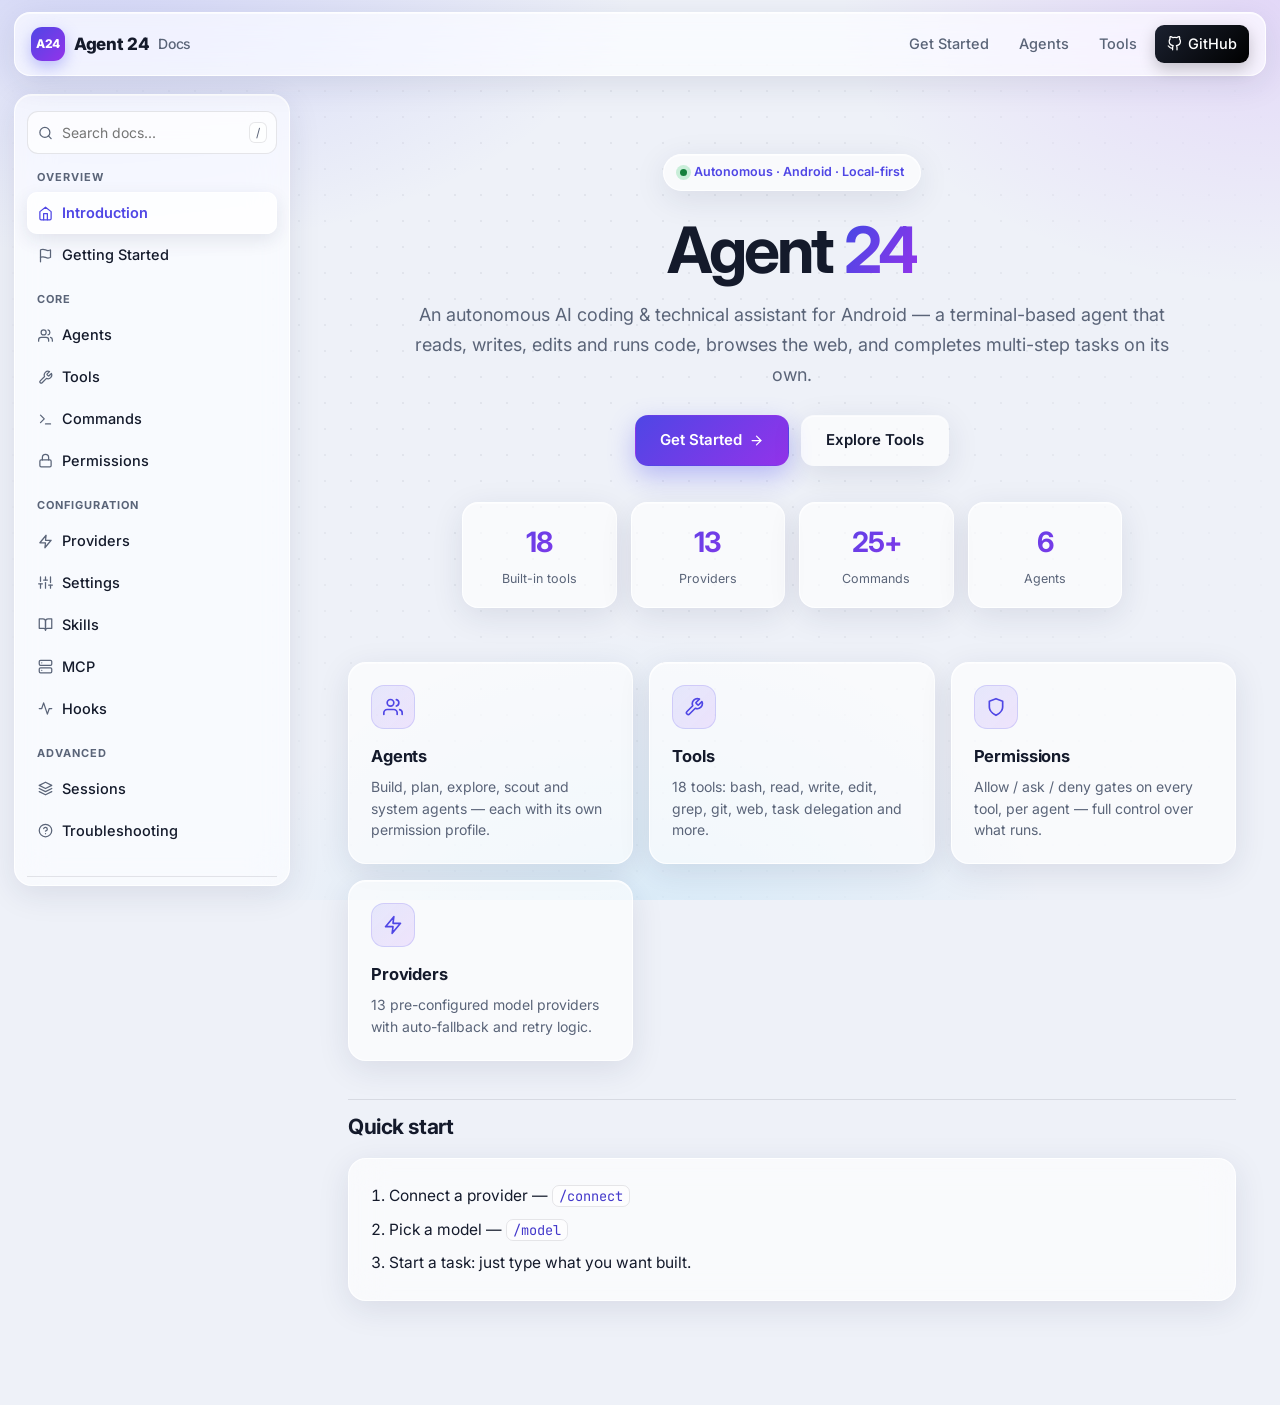
==== site/index.html @ 80b95434 "site: add agent24 documentation site (html/css/js + build script)" ====
<!DOCTYPE html>
<html lang="en">
<head>
<meta charset="UTF-8">
<meta name="viewport" content="width=device-width, initial-scale=1.0">
<title>Agent 24 — Documentation</title>
<meta name="description" content="Agent 24 — autonomous AI coding & technical assistant for Android. Full documentation.">
<link rel="stylesheet" href="style.css">
<link href="https://fonts.googleapis.com/css2?family=Inter:wght@400;500;600;700;800&family=JetBrains+Mono:wght@400;500&display=swap" rel="stylesheet">
</head>
<body>

<svg xmlns="http://www.w3.org/2000/svg" style="display:none" aria-hidden="true">
  <symbol id="i-home" viewBox="0 0 24 24"><path d="M3 9l9-7 9 7v11a2 2 0 0 1-2 2H5a2 2 0 0 1-2-2z"/><path d="M9 22V12h6v10"/></symbol>
  <symbol id="i-flag" viewBox="0 0 24 24"><path d="M4 15s1-1 4-1 5 2 8 2 4-1 4-1V3s-1 1-4 1-5-2-8-2-4 1-4 1z"/><line x1="4" y1="22" x2="4" y2="15"/></symbol>
  <symbol id="i-users" viewBox="0 0 24 24"><path d="M17 21v-2a4 4 0 0 0-4-4H5a4 4 0 0 0-4 4v2"/><circle cx="9" cy="7" r="4"/><path d="M23 21v-2a4 4 0 0 0-3-3.87"/><path d="M16 3.13a4 4 0 0 1 0 7.75"/></symbol>
  <symbol id="i-tool" viewBox="0 0 24 24"><path d="M14.7 6.3a1 1 0 0 0 0 1.4l1.6 1.6a1 1 0 0 0 1.4 0l3.77-3.77a6 6 0 0 1-7.94 7.94l-6.91 6.91a2.12 2.12 0 0 1-3-3l6.91-6.91a6 6 0 0 1 7.94-7.94l-3.76 3.76z"/></symbol>
  <symbol id="i-terminal" viewBox="0 0 24 24"><polyline points="4 17 10 11 4 5"/><line x1="12" y1="19" x2="20" y2="19"/></symbol>
  <symbol id="i-lock" viewBox="0 0 24 24"><rect x="3" y="11" width="18" height="11" rx="2" ry="2"/><path d="M7 11V7a5 5 0 0 1 10 0v4"/></symbol>
  <symbol id="i-zap" viewBox="0 0 24 24"><polygon points="13 2 3 14 12 14 11 22 21 10 12 10 13 2"/></symbol>
  <symbol id="i-sliders" viewBox="0 0 24 24"><line x1="4" y1="21" x2="4" y2="14"/><line x1="4" y1="10" x2="4" y2="3"/><line x1="12" y1="21" x2="12" y2="12"/><line x1="12" y1="8" x2="12" y2="3"/><line x1="20" y1="21" x2="20" y2="16"/><line x1="20" y1="12" x2="20" y2="3"/><line x1="1" y1="14" x2="7" y2="14"/><line x1="9" y1="8" x2="15" y2="8"/><line x1="17" y1="16" x2="23" y2="16"/></symbol>
  <symbol id="i-book" viewBox="0 0 24 24"><path d="M2 3h6a4 4 0 0 1 4 4v14a3 3 0 0 0-3-3H2z"/><path d="M22 3h-6a4 4 0 0 0-4 4v14a3 3 0 0 1 3-3h7z"/></symbol>
  <symbol id="i-server" viewBox="0 0 24 24"><rect x="2" y="2" width="20" height="8" rx="2" ry="2"/><rect x="2" y="14" width="20" height="8" rx="2" ry="2"/><line x1="6" y1="6" x2="6.01" y2="6"/><line x1="6" y1="18" x2="6.01" y2="18"/></symbol>
  <symbol id="i-activity" viewBox="0 0 24 24"><polyline points="22 12 18 12 15 21 9 3 6 12 2 12"/></symbol>
  <symbol id="i-layers" viewBox="0 0 24 24"><polygon points="12 2 2 7 12 12 22 7 12 2"/><polyline points="2 17 12 22 22 17"/><polyline points="2 12 12 17 22 12"/></symbol>
  <symbol id="i-help" viewBox="0 0 24 24"><circle cx="12" cy="12" r="10"/><path d="M9.09 9a3 3 0 0 1 5.83 1c0 2-3 3-3 3"/><line x1="12" y1="17" x2="12.01" y2="17"/></symbol>
  <symbol id="i-search" viewBox="0 0 24 24"><circle cx="11" cy="11" r="8"/><line x1="21" y1="21" x2="16.65" y2="16.65"/></symbol>
  <symbol id="i-menu" viewBox="0 0 24 24"><line x1="3" y1="6" x2="21" y2="6"/><line x1="3" y1="12" x2="21" y2="12"/><line x1="3" y1="18" x2="21" y2="18"/></symbol>
  <symbol id="i-github" viewBox="0 0 24 24"><path d="M9 19c-5 1.5-5-2.5-7-3m14 6v-3.87a3.37 3.37 0 0 0-.94-2.61c3.14-.35 6.44-1.54 6.44-7A5.44 5.44 0 0 0 20 4.77 5.07 5.07 0 0 0 19.91 1S18.73.65 16 2.48a13.38 13.38 0 0 0-7 0C6.27.65 5.09 1 5.09 1A5.07 5.07 0 0 0 5 4.77a5.44 5.44 0 0 0-1.5 3.78c0 5.42 3.3 6.61 6.44 7A3.37 3.37 0 0 0 9 18.13V22"/></symbol>
  <symbol id="i-arrow" viewBox="0 0 24 24"><line x1="5" y1="12" x2="19" y2="12"/><polyline points="12 5 19 12 12 19"/></symbol>
  <symbol id="i-check" viewBox="0 0 24 24"><polyline points="20 6 9 17 4 12"/></symbol>
  <symbol id="i-x" viewBox="0 0 24 24"><line x1="18" y1="6" x2="6" y2="18"/><line x1="6" y1="6" x2="18" y2="18"/></symbol>
  <symbol id="i-shield" viewBox="0 0 24 24"><path d="M12 22s8-4 8-10V5l-8-3-8 3v7c0 6 8 10 8 10z"/></symbol>
</svg>

<header class="topbar glass">
  <div class="topbar-inner">
    <button class="menu-btn" id="menuBtn" aria-label="Menu"><svg class="i"><use href="#i-menu"/></svg></button>
    <a href="#home" class="brand"><span class="brand-mark">A24</span> Agent 24 <span class="brand-sub">Docs</span></a>
    <nav class="topnav">
      <a href="#getting-started">Get Started</a>
      <a href="#agents">Agents</a>
      <a href="#tools">Tools</a>
      <a href="https://github.com/FoysalAhammad" class="github-link" target="_blank" rel="noopener"><svg class="i i-sm"><use href="#i-github"/></svg> GitHub</a>
    </nav>
  </div>
</header>

<div class="layout">
  <aside class="sidebar glass" id="sidebar">
    <div class="search-wrap">
      <svg class="i i-sm search-ico"><use href="#i-search"/></svg>
      <input type="search" id="search" placeholder="Search docs..." autocomplete="off">
      <span class="search-kbd">/</span>
    </div>
    <nav class="side-nav" id="sideNav">
      <div class="nav-group"><div class="nav-label">Overview</div>
        <a href="#home" class="nav-link active"><svg class="i i-sm"><use href="#i-home"/></svg>Introduction</a>
        <a href="#getting-started" class="nav-link"><svg class="i i-sm"><use href="#i-flag"/></svg>Getting Started</a>
      </div>
      <div class="nav-group"><div class="nav-label">Core</div>
        <a href="#agents" class="nav-link"><svg class="i i-sm"><use href="#i-users"/></svg>Agents</a>
        <a href="#tools" class="nav-link"><svg class="i i-sm"><use href="#i-tool"/></svg>Tools</a>
        <a href="#commands" class="nav-link"><svg class="i i-sm"><use href="#i-terminal"/></svg>Commands</a>
        <a href="#permissions" class="nav-link"><svg class="i i-sm"><use href="#i-lock"/></svg>Permissions</a>
      </div>
      <div class="nav-group"><div class="nav-label">Configuration</div>
        <a href="#providers" class="nav-link"><svg class="i i-sm"><use href="#i-zap"/></svg>Providers</a>
        <a href="#settings" class="nav-link"><svg class="i i-sm"><use href="#i-sliders"/></svg>Settings</a>
        <a href="#skills" class="nav-link"><svg class="i i-sm"><use href="#i-book"/></svg>Skills</a>
        <a href="#mcp" class="nav-link"><svg class="i i-sm"><use href="#i-server"/></svg>MCP</a>
        <a href="#hooks" class="nav-link"><svg class="i i-sm"><use href="#i-activity"/></svg>Hooks</a>
      </div>
      <div class="nav-group"><div class="nav-label">Advanced</div>
        <a href="#sessions" class="nav-link"><svg class="i i-sm"><use href="#i-layers"/></svg>Sessions</a>
        <a href="#troubleshooting" class="nav-link"><svg class="i i-sm"><use href="#i-help"/></svg>Troubleshooting</a>
      </div>
    </nav>
    <div class="sidebar-footer">
      <div class="ver">v1.0 &middot; 13 providers &middot; 18 tools</div>
    </div>
  </aside>
  <div class="overlay" id="overlay"></div>

  <main class="content" id="content">
    <noscript><p class="noscript">This docs site needs JavaScript for navigation. Full content is in the repository.</p></noscript>

    <section id="home" class="page active">
      <div class="hero">
        <div class="hero-badge glass">Autonomous &middot; Android &middot; Local-first</div>
        <h1>Agent <span class="grad">24</span></h1>
        <p class="lead">An autonomous AI coding &amp; technical assistant for Android — a terminal-based agent that reads, writes, edits and runs code, browses the web, and completes multi-step tasks on its own.</p>
        <div class="hero-actions">
          <a class="btn btn-primary" href="#getting-started">Get Started <svg class="i i-sm"><use href="#i-arrow"/></svg></a>
          <a class="btn btn-ghost glass" href="#tools">Explore Tools</a>
        </div>
        <div class="stats">
          <div class="stat glass"><b>18</b><span>Built-in tools</span></div>
          <div class="stat glass"><b>13</b><span>Providers</span></div>
          <div class="stat glass"><b>25+</b><span>Commands</span></div>
          <div class="stat glass"><b>6</b><span>Agents</span></div>
        </div>
      </div>
      <div class="card-grid">
        <a class="card glass" href="#agents"><div class="card-ico"><svg class="i"><use href="#i-users"/></svg></div><h3>Agents</h3><p>Build, plan, explore, scout and system agents — each with its own permission profile.</p></a>
        <a class="card glass" href="#tools"><div class="card-ico"><svg class="i"><use href="#i-tool"/></svg></div><h3>Tools</h3><p>18 tools: bash, read, write, edit, grep, git, web, task delegation and more.</p></a>
        <a class="card glass" href="#permissions"><div class="card-ico"><svg class="i"><use href="#i-shield"/></svg></div><h3>Permissions</h3><p>Allow / ask / deny gates on every tool, per agent — full control over what runs.</p></a>
        <a class="card glass" href="#providers"><div class="card-ico"><svg class="i"><use href="#i-zap"/></svg></div><h3>Providers</h3><p>13 pre-configured model providers with auto-fallback and retry logic.</p></a>
      </div>
      <h2>Quick start</h2>
      <ol class="steps glass">
        <li>Connect a provider — <code>/connect</code></li>
        <li>Pick a model — <code>/model</code></li>
        <li>Start a task: just type what you want built.</li>
      </ol>
    </section>

    <section id="getting-started" class="page">
      <h1>Getting Started</h1>
      <p class="lead-sm">Three minutes from install to your first completed task.</p>
      <h2>1. Install &amp; open</h2>
      <p>Install Agent 24, open it, and grant the accessibility permission when prompted (required for screen understanding and UI dumping).</p>
      <h2>2. Connect a provider</h2>
      <p>Run <code>/connect</code> and pick from 13 pre-configured providers — OpenCode Zen, Pollinations (free), OpenAI, Anthropic, Google, Groq, DeepSeek, Mistral, xAI, Together, OpenRouter, HuggingFace, GitHub Models. Free options work with zero setup.</p>
      <h2>3. Choose a model</h2>
      <p><code>/model</code> lists every model of the connected provider with capability flags: <em>supportsTools</em>, <em>supportsImages</em>, <em>supportsReasoning</em>, <em>supportsStreaming</em>.</p>
      <h2>4. Start working</h2>
      <p>Just type the task in natural language:</p>
      <div class="code"><pre>&gt; build a calculator app with history
&gt; find every TODO in src/ and summarize
&gt; refactor utils.js and run the tests</pre></div>
      <h2>Keyboard</h2>
      <div class="table-wrap glass"><table>
        <thead><tr><th>Key</th><th>Action</th></tr></thead>
        <tbody>
          <tr><td><code>/</code></td><td>Focus search / command palette</td></tr>
          <tr><td><code>Ctrl/Cmd + K</code></td><td>Command palette</td></tr>
          <tr><td><code>Esc</code></td><td>Close overlay / cancel</td></tr>
        </tbody>
      </table></div>
    </section>

    <section id="agents" class="page">
      <h1>Agents</h1>
      <p class="lead-sm">Primary/sub agents you select, plus system agents that trigger automatically.</p>
      <div class="table-wrap glass"><table>
        <thead><tr><th>Agent</th><th>Mode</th><th>Permissions</th><th>Description</th></tr></thead>
        <tbody>
          <tr><td><b>build</b></td><td><span class="pill pill-green">primary</span></td><td><code>*: allow</code></td><td>Default agent, full access</td></tr>
          <tr><td><b>plan</b></td><td><span class="pill pill-green">primary</span></td><td><code>edit: ask, bash: ask</code></td><td>Read-only analysis</td></tr>
          <tr><td><b>general</b></td><td><span class="pill pill-blue">subagent</span></td><td><code>*: allow</code></td><td>General multi-step tasks</td></tr>
          <tr><td><b>explore</b></td><td><span class="pill pill-blue">subagent</span></td><td><code>read-only set</code></td><td>Fast codebase exploration</td></tr>
          <tr><td><b>scout</b></td><td><span class="pill pill-blue">subagent</span></td><td><code>read/web only</code></td><td>External docs &amp; research</td></tr>
        </tbody>
      </table></div>
      <h2>System agents</h2>
      <div class="table-wrap glass"><table>
        <thead><tr><th>Agent</th><th>Trigger</th><th>Purpose</th></tr></thead>
        <tbody>
          <tr><td>compaction</td><td>Tokens &gt; 80%</td><td>Context summarization</td></tr>
          <tr><td>title</td><td>First message</td><td>Session title (3–5 words)</td></tr>
          <tr><td>summary</td><td>Session switch</td><td>Conversation summary</td></tr>
        </tbody>
      </table></div>
      <h2>Permission matrix</h2>
      <div class="table-wrap glass"><table class="matrix">
        <thead><tr><th>Tool</th><th>build</th><th>plan</th><th>general</th><th>explore</th><th>scout</th></tr></thead>
        <tbody>
          <tr><td>read</td><td><span class="perm perm-ok">allow</span></td><td><span class="perm perm-ok">allow</span></td><td><span class="perm perm-ok">allow</span></td><td><span class="perm perm-ok">allow</span></td><td><span class="perm perm-ok">allow</span></td></tr>
          <tr><td>edit / write</td><td><span class="perm perm-ok">allow</span></td><td><span class="perm perm-ask">ask</span></td><td><span class="perm perm-ok">allow</span></td><td><span class="perm perm-no">deny</span></td><td><span class="perm perm-no">deny</span></td></tr>
          <tr><td>bash</td><td><span class="perm perm-ok">allow</span></td><td><span class="perm perm-ask">ask</span></td><td><span class="perm perm-ok">allow</span></td><td><span class="perm perm-ok">allow</span></td><td><span class="perm perm-ok">allow</span></td></tr>
          <tr><td>grep / glob / list</td><td><span class="perm perm-ok">allow</span></td><td><span class="perm perm-ok">allow</span></td><td><span class="perm perm-ok">allow</span></td><td><span class="perm perm-ok">allow</span></td><td><span class="perm perm-ok">allow</span></td></tr>
          <tr><td>webfetch / websearch</td><td><span class="perm perm-ok">allow</span></td><td><span class="perm perm-ok">allow</span></td><td><span class="perm perm-ok">allow</span></td><td><span class="perm perm-ok">allow</span></td><td><span class="perm perm-ok">allow</span></td></tr>
          <tr><td>todowrite</td><td><span class="perm perm-ok">allow</span></td><td><span class="perm perm-ok">allow</span></td><td><span class="perm perm-no">deny</span></td><td><span class="perm perm-no">deny</span></td><td><span class="perm perm-no">deny</span></td></tr>
          <tr><td>task / question</td><td><span class="perm perm-ok">allow</span></td><td><span class="perm perm-ok">allow</span></td><td><span class="perm perm-ok">allow</span></td><td><span class="perm perm-no">deny</span></td><td><span class="perm perm-no">deny</span></td></tr>
        </tbody>
      </table></div>
      <p class="legend">allow = run silently &middot; ask = confirm popup &middot; deny = blocked</p>
    </section>

    <section id="tools" class="page">
      <h1>Tools</h1>
      <p class="lead-sm">18 built-in tools. Every tool takes a JSON parameter map.</p>
      <div class="table-wrap glass"><table>
        <thead><tr><th>#</th><th>Tool</th><th>Class</th><th>Description</th></tr></thead>
        <tbody>
          <tr><td>1</td><td><code>bash</code></td><td>BashTool</td><td>Execute shell commands</td></tr>
          <tr><td>2</td><td><code>shell</code></td><td>ShellTool</td><td>Persistent shell sessions</td></tr>
          <tr><td>3</td><td><code>read</code></td><td>ReadTool</td><td>Read file contents</td></tr>
          <tr><td>4</td><td><code>write</code></td><td>WriteTool</td><td>Create / overwrite files</td></tr>
          <tr><td>5</td><td><code>edit</code></td><td>EditTool</td><td>Find &amp; replace edits</td></tr>
          <tr><td>6</td><td><code>grep</code></td><td>GrepTool</td><td>Regex content search</td></tr>
          <tr><td>7</td><td><code>glob</code></td><td>GlobTool</td><td>Find files by pattern</td></tr>
          <tr><td>8</td><td><code>list</code></td><td>ListTool</td><td>List directory contents</td></tr>
          <tr><td>9</td><td><code>diff</code></td><td>DiffTool</td><td>Unified diff preview</td></tr>
          <tr><td>10</td><td><code>apply_patch</code></td><td>ApplyPatchTool</td><td>Apply unified patches</td></tr>
          <tr><td>11</td><td><code>webfetch</code></td><td>WebfetchTool</td><td>Fetch URL content</td></tr>
          <tr><td>12</td><td><code>websearch</code></td><td>WebsearchTool</td><td>Search the web</td></tr>
          <tr><td>13</td><td><code>task</code></td><td>TaskTool</td><td>Delegate to subagents</td></tr>
          <tr><td>14</td><td><code>skill</code></td><td>SkillTool</td><td>Load specialized skills</td></tr>
          <tr><td>15</td><td><code>question</code></td><td>QuestionTool</td><td>Interactive user prompts</td></tr>
          <tr><td>16</td><td><code>todowrite</code></td><td>TodoWriteTool</td><td>Task list management</td></tr>
          <tr><td>17</td><td><code>todoread</code></td><td>TodoReadTool</td><td>Read todo state</td></tr>
          <tr><td>18</td><td><code>git</code></td><td>GitTool</td><td>Git status/diff/commit/…</td></tr>
        </tbody>
      </table></div>
      <h2>Execution flow</h2>
      <div class="code"><pre>AI response → parse tool_calls → PermissionManager.evaluate()
  → DENY  → return "PERMISSION_DENIED"
  → ASK   → show permission popup → wait for user
  → ALLOW → Tool.execute(params, ctx) → return result</pre></div>
      <h2>Example calls</h2>
      <div class="code"><pre>bash    { "command": "ls -la" }
read    { "path": "/path/to/file" }
edit    { "path": "...", "oldString": "find", "newString": "replace" }
grep    { "pattern": "regex", "path": "/dir", "include": "*.kt" }
task    { "description": "...", "prompt": "...", "subagent_type": "explore" }</pre></div>
    </section>

    <section id="commands" class="page">
      <h1>Commands</h1>
      <p class="lead-sm">25+ slash commands for session and workflow control.</p>
      <div class="table-wrap glass"><table>
        <thead><tr><th>Command</th><th>Description</th></tr></thead>
        <tbody>
          <tr><td><code>/new</code></td><td>Start new session</td></tr>
          <tr><td><code>/clear</code></td><td>Clear chat messages</td></tr>
          <tr><td><code>/sessions</code></td><td>Show session list</td></tr>
          <tr><td><code>/model</code></td><td>Change AI model</td></tr>
          <tr><td><code>/connect</code></td><td>Connect a provider</td></tr>
          <tr><td><code>/build</code> <code>/plan</code></td><td>Switch agent mode</td></tr>
          <tr><td><code>/init</code></td><td>Initialize project</td></tr>
          <tr><td><code>/diff</code></td><td>Show real git diff</td></tr>
          <tr><td><code>/undo</code> <code>/redo</code></td><td>Undo / redo last tracked file change</td></tr>
          <tr><td><code>/fork</code></td><td>Duplicate session into a copy</td></tr>
          <tr><td><code>/review</code></td><td>Code review</td></tr>
          <tr><td><code>/component</code></td><td>Create component</td></tr>
          <tr><td><code>/compact</code></td><td>Summarize context (chat history stays)</td></tr>
          <tr><td><code>/share</code></td><td>Share via Android share sheet</td></tr>
          <tr><td><code>/skills</code></td><td>List skills</td></tr>
          <tr><td><code>/agents</code></td><td>List agents</td></tr>
          <tr><td><code>/theme</code></td><td>Change theme (picker dialog)</td></tr>
          <tr><td><code>/export</code> <code>/import</code></td><td>Export / import session</td></tr>
          <tr><td><code>/help</code></td><td>Show help</td></tr>
        </tbody>
      </table></div>
    </section>

    <section id="permissions" class="page">
      <h1>Permissions</h1>
      <p class="lead-sm">Every tool call passes through the permission layer before executing.</p>
      <h2>Permission keys</h2>
      <div class="table-wrap glass"><table>
        <thead><tr><th>Key</th><th>Gates</th></tr></thead>
        <tbody>
          <tr><td><code>read</code></td><td>read</td></tr>
          <tr><td><code>edit</code></td><td>write, edit, apply_patch</td></tr>
          <tr><td><code>bash</code></td><td>bash, shell</td></tr>
          <tr><td><code>glob</code> / <code>grep</code> / <code>list</code></td><td>respective tools</td></tr>
          <tr><td><code>task</code></td><td>task</td></tr>
          <tr><td><code>external_directory</code></td><td>any tool outside workspace</td></tr>
          <tr><td><code>todowrite</code></td><td>todowrite, todoread</td></tr>
          <tr><td><code>webfetch</code> / <code>websearch</code></td><td>web tools</td></tr>
          <tr><td><code>skill</code> / <code>question</code></td><td>skill, question</td></tr>
          <tr><td><code>doom_loop</code></td><td>stuck-agent recovery</td></tr>
        </tbody>
      </table></div>
      <h2>Values</h2>
      <div class="table-wrap glass"><table>
        <thead><tr><th>Value</th><th>Behavior</th></tr></thead>
        <tbody>
          <tr><td><span class="perm perm-ok">allow</span></td><td>Execute without asking</td></tr>
          <tr><td><span class="perm perm-ask">ask</span></td><td>Show popup, wait for user decision</td></tr>
          <tr><td><span class="perm perm-no">deny</span></td><td>Block execution entirely</td></tr>
        </tbody>
      </table></div>
      <h2>Evaluation order</h2>
      <ol class="steps glass">
        <li>Check agent-specific permission for the tool name</li>
        <li>Check wildcard (<code>*</code>) permission</li>
        <li>Default: <b>allow</b> (build) / <b>ask</b> (plan)</li>
      </ol>
    </section>

    <section id="providers" class="page">
      <h1>Providers</h1>
      <p class="lead-sm">13 pre-configured providers with capability flags and auto-fallback.</p>
      <div class="table-wrap glass"><table>
        <thead><tr><th>Provider</th><th>Base URL</th><th>Models</th></tr></thead>
        <tbody>
          <tr><td>OpenCode Zen</td><td><code>https://opencodezen.ai</code></td><td>mimo-v2.5-free, gpt-5, claude-sonnet-4</td></tr>
          <tr><td>Pollinations</td><td><code>https://text.pollinations.ai/openai</code></td><td>openai-fast, gpt-oss-20b</td></tr>
          <tr><td>OpenAI</td><td><code>https://api.openai.com/v1</code></td><td>gpt-4o, gpt-4o-mini, o1</td></tr>
          <tr><td>Anthropic</td><td><code>https://api.anthropic.com/v1</code></td><td>claude-sonnet-4, claude-haiku</td></tr>
          <tr><td>Google</td><td><code>https://generativelanguage.googleapis.com/v1beta</code></td><td>gemini-2.0-flash, gemini-1.5-pro</td></tr>
          <tr><td>Groq</td><td><code>https://api.groq.com/openai/v1</code></td><td>llama-3.3-70b, mixtral-8x7b</td></tr>
          <tr><td>DeepSeek</td><td><code>https://api.deepseek.com/v1</code></td><td>deepseek-chat, deepseek-coder</td></tr>
          <tr><td>Mistral</td><td><code>https://api.mistral.ai/v1</code></td><td>mistral-large, codestral</td></tr>
          <tr><td>xAI</td><td><code>https://api.x.ai/v1</code></td><td>grok-2, grok-2-mini</td></tr>
          <tr><td>Together</td><td><code>https://api.together.xyz/v1</code></td><td>llama-3.3-70b, codellama</td></tr>
          <tr><td>OpenRouter</td><td><code>https://openrouter.ai/api/v1</code></td><td>multi-provider</td></tr>
          <tr><td>HuggingFace</td><td><code>https://api-inference.huggingface.co/v1</code></td><td>various</td></tr>
          <tr><td>GitHub Models</td><td><code>https://models.inference.ai.azure.com</code></td><td>gpt-4o, codestral</td></tr>
        </tbody>
      </table></div>
      <h2>Model capabilities</h2>
      <div class="table-wrap glass"><table>
        <thead><tr><th>Flag</th><th>Description</th></tr></thead>
        <tbody>
          <tr><td><code>supportsTools</code></td><td>Tool calling</td></tr>
          <tr><td><code>supportsImages</code></td><td>Image processing</td></tr>
          <tr><td><code>supportsReasoning</code></td><td>Thinking / reasoning display</td></tr>
          <tr><td><code>supportsStreaming</code></td><td>SSE streaming</td></tr>
        </tbody>
      </table></div>
      <h2>Error handling</h2>
      <div class="table-wrap glass"><table>
        <thead><tr><th>HTTP</th><th>Type</th><th>User message</th></tr></thead>
        <tbody>
          <tr><td>401</td><td>Authentication</td><td>Invalid API key. Check Settings &gt; Models.</td></tr>
          <tr><td>402</td><td>Payment</td><td>Quota exhausted. Add credits or switch provider.</td></tr>
          <tr><td>403</td><td>Access denied</td><td>No permission for this model.</td></tr>
          <tr><td>404</td><td>Not found</td><td>Model not available. Try another.</td></tr>
          <tr><td>429</td><td>Rate limit</td><td>Too many requests. Wait and retry.</td></tr>
          <tr><td>5xx</td><td>Server error</td><td>Provider unavailable. Retrying…</td></tr>
        </tbody>
      </table></div>
      <p><b>Retry:</b> max 3 attempts, exponential backoff 2s → 4s → 8s (429: 5s → 10s → 15s), auto-fallback to Pollinations on 4xx/5xx.</p>
    </section>

    <section id="settings" class="page">
      <h1>Settings</h1>
      <p class="lead-sm">Runtime configuration lives in <code>~/.config/agent24/</code>.</p>
      <div class="table-wrap glass"><table>
        <thead><tr><th>Path</th><th>Purpose</th></tr></thead>
        <tbody>
          <tr><td><code>agent24.json</code></td><td>Main config file</td></tr>
          <tr><td><code>AGENTS.md</code></td><td>Base system prompt</td></tr>
          <tr><td><code>agents/</code></td><td>Agent prompt files</td></tr>
          <tr><td><code>skills/</code></td><td>Skill definitions</td></tr>
          <tr><td><code>commands/</code></td><td>Custom slash commands</td></tr>
          <tr><td><code>prompts/</code></td><td>Custom prompts</td></tr>
        </tbody>
      </table></div>
      <h2>Useful toggles</h2>
      <ul>
        <li><code>show_reasoning</code> — thinking card visibility</li>
        <li><code>auto_summarize</code> — auto-summary on session switch</li>
        <li><code>compaction_threshold</code> — token % that triggers compaction (default 80)</li>
        <li>Theme — change with <code>/theme</code> (picker dialog)</li>
      </ul>
      <p>See also: <a href="#skills">Skills</a>, <a href="#mcp">MCP</a>, <a href="#hooks">Hooks</a>.</p>
    </section>

    <section id="skills" class="page">
      <h1>Skills</h1>
      <p class="lead-sm">Markdown instruction files loaded into the system prompt on demand.</p>
      <h2>Location</h2>
      <div class="code"><pre>~/.config/agent24/skills/&lt;name&gt;.md</pre></div>
      <h2>Usage</h2>
      <p>Load with the <code>skill</code> tool or ask the agent directly — it pulls the file into context:</p>
      <div class="code"><pre>{ "tool": "skill", "params": { "name": "settings-customization" } }</pre></div>
      <h2>Structure</h2>
      <ul>
        <li>One markdown file per skill</li>
        <li>Loaded skills are listed at the bottom of the system prompt</li>
        <li>Related assets can sit next to the file</li>
        <li>List everything with <code>/skills</code></li>
      </ul>
      <h2>Example</h2>
      <div class="code"><pre># settings-customization
How to modify agent24.json safely: keys, defaults,
restart behavior and rollback steps.</pre></div>
    </section>

    <section id="mcp" class="page">
      <h1>MCP</h1>
      <p class="lead-sm">Model Context Protocol — connect external tool servers.</p>
      <h2>Registering a server</h2>
      <div class="code"><pre>McpManager.getInstance().registerServer("my-server", instructions, tools);

// instructions injected into system prompt
String instructions = McpManager.getInstance().getServerInstructions();

// tool definitions sent to the API
JSONArray tools = McpManager.getInstance().getToolDefinitions();

// execute an MCP tool
String result = McpManager.getInstance().executeTool("mcp_server_tool", params);</pre></div>
      <h2>Naming</h2>
      <p>MCP tools are prefixed with <code>mcp_{serverName}_{toolName}</code> so they never collide with built-ins.</p>
      <div class="code"><pre>mcp_github_create_issue
mcp_slack_send_message</pre></div>
      <h2>Flow</h2>
      <ol class="steps glass">
        <li>Server registers tools &amp; instructions</li>
        <li>Instructions join the system prompt</li>
        <li>Tool definitions join the API tool list</li>
        <li>Model calls <code>mcp_*</code> → routed to the server</li>
      </ol>
    </section>

    <section id="hooks" class="page">
      <h1>Hooks</h1>
      <p class="lead-sm">Deterministic actions that run on lifecycle events — no model involved.</p>
      <div class="table-wrap glass"><table>
        <thead><tr><th>Hook</th><th>When</th></tr></thead>
        <tbody>
          <tr><td>session.created</td><td>New session starts</td></tr>
          <tr><td>session.loaded</td><td>Existing session opened</td></tr>
          <tr><td>session.deleted</td><td>Session removed</td></tr>
          <tr><td>session.renamed</td><td>Title changed</td></tr>
          <tr><td>message.before_send</td><td>User message leaves the input</td></tr>
          <tr><td>message.after_response</td><td>Agent response completed</td></tr>
          <tr><td>tool.before_execute</td><td>Before a tool runs (can block)</td></tr>
          <tr><td>tool.after_execute</td><td>After a tool returns</td></tr>
          <tr><td>permission.requested</td><td>Permission popup shown</td></tr>
        </tbody>
      </table></div>
      <h2>Event system</h2>
      <div class="code"><pre>SessionEventManager.getInstance().addListener(listener);

onSessionCreated(sessionId)
onSessionLoaded(sessionId)
onSessionDeleted(sessionId)
onSessionRenamed(sessionId, newTitle)</pre></div>
      <p>Typical uses: telemetry, auto-backup before edits, audit logging, custom notifications.</p>
    </section>

    <section id="sessions" class="page">
      <h1>Sessions</h1>
      <p class="lead-sm">Every conversation is an isolated session with its own database.</p>
      <h2>Lifecycle</h2>
      <div class="code"><pre>startNewSession()  → id "session_" + timestamp → metadata → SessionDB → event
loadSession(id)    → set current → load messages → update timestamp → event
deleteSession(id)  → drop .db + folders + metadata → clear memory → event</pre></div>
      <h2>Storage</h2>
      <div class="table-wrap glass"><table>
        <thead><tr><th>Database</th><th>Path</th></tr></thead>
        <tbody>
          <tr><td>Session DB</td><td><code>~/.local/share/agent24/sessions/{id}/session.db</code></td></tr>
          <tr><td>Global DB</td><td><code>~/.local/share/agent24/databases/agent24_global.db</code></td></tr>
        </tbody>
      </table></div>
      <h2>Message senders</h2>
      <div class="table-wrap glass"><table>
        <thead><tr><th>Value</th><th>Name</th><th>Description</th></tr></thead>
        <tbody>
          <tr><td>0</td><td>USER</td><td>User message</td></tr>
          <tr><td>1</td><td>AGENT</td><td>AI response</td></tr>
          <tr><td>2</td><td>SYSTEM</td><td>System message</td></tr>
          <tr><td>3</td><td>COMMAND</td><td>Command output</td></tr>
          <tr><td>4</td><td>ERROR</td><td>Error message</td></tr>
          <tr><td>5</td><td>PERMISSION</td><td>Permission request</td></tr>
          <tr><td>6</td><td>THINKING</td><td>Reasoning / thinking</td></tr>
          <tr><td>7</td><td>TODO</td><td>Todo update</td></tr>
        </tbody>
      </table></div>
      <h2>Auto features</h2>
      <div class="table-wrap glass"><table>
        <thead><tr><th>Feature</th><th>Trigger</th></tr></thead>
        <tbody>
          <tr><td>Auto-title</td><td>First user message → 3–5 word title</td></tr>
          <tr><td>Auto-summary</td><td>Session switch → conversation summary</td></tr>
          <tr><td>Auto-compaction</td><td>Tokens &gt; 80% → summarize &amp; compact</td></tr>
          <tr><td>Auto-queue</td><td>Session busy → queue, then drain</td></tr>
        </tbody>
      </table></div>
      <h2>Queue</h2>
      <p>If the session is busy, messages go into a <code>ConcurrentLinkedQueue</code> and show <i>Queued (N pending)</i> — they run right after the current task completes.</p>
    </section>

    <section id="troubleshooting" class="page">
      <h1>Troubleshooting</h1>
      <div class="table-wrap glass"><table>
        <thead><tr><th>Symptom</th><th>Fix</th></tr></thead>
        <tbody>
          <tr><td>401 errors</td><td>Re-enter API key: Settings &gt; Models, or <code>/connect</code></td></tr>
          <tr><td>429 rate limit</td><td>Wait — auto backoff 5s/10s/15s; or switch provider</td></tr>
          <tr><td>Model not responding</td><td>Try another model with <code>/model</code>; free fallback is Pollinations</td></tr>
          <tr><td>Agent stuck in a loop</td><td>Permission key <code>doom_loop</code> triggers recovery</td></tr>
          <tr><td>Context too long</td><td>Run <code>/compact</code> — chat history stays</td></tr>
          <tr><td>UI dump fails</td><td>Enable accessibility service, then retry <code>ui_dump</code></td></tr>
          <tr><td>Command not found</td><td><code>/help</code> lists commands; custom ones live in <code>~/.config/agent24/commands/</code></td></tr>
          <tr><td>Session feels slow</td><td>Check the queue; switch to a faster model (e.g. <code>openai-fast</code>)</td></tr>
        </tbody>
      </table></div>
      <h2>Still stuck?</h2>
      <p>Open a session and ask — the agent can read its own logs via <code>bash</code> and the global database at <code>~/.local/share/agent24/databases/</code>.</p>
      <div class="footer-cta glass">
        <p><b>Agent 24</b> — built by <a href="https://github.com/FoysalAhammad" target="_blank" rel="noopener">Foysal Ahammad</a></p>
        <p class="muted">Source &amp; issues: <a href="https://github.com/FoysalAhammad" target="_blank" rel="noopener">github.com/FoysalAhammad</a></p>
      </div>
    </section>
  </main>
</div>
<script src="app.js"></script>
</body>
</html>
---- site/style.css ----
:root{
  --bg:#eef1f8;
  --glass:rgba(255,255,255,.62);
  --glass-strong:rgba(255,255,255,.78);
  --glass-brd:rgba(255,255,255,.85);
  --bg-soft:rgba(255,255,255,.5);
  --bg-soft2:#e6eaf4;
  --text:#141a2b;
  --muted:#5a6478;
  --border:rgba(20,26,43,.10);
  --brand:#4f46e5;
  --brand2:#9333ea;
  --brand-soft:rgba(99,102,241,.12);
  --green:#15803d; --green-soft:rgba(34,197,94,.14);
  --yellow:#b45309; --yellow-soft:rgba(245,158,11,.16);
  --red:#dc2626; --red-soft:rgba(239,68,68,.13);
  --blue:#2563eb; --blue-soft:rgba(59,130,246,.14);
  --code-bg:rgba(255,255,255,.6);
  --shadow:0 8px 32px rgba(30,41,80,.10);
  --shadow-lg:0 20px 50px rgba(30,41,80,.16);
  --radius:18px;
  --sidebar-w:276px;
  --topbar-h:64px;
}
*{box-sizing:border-box}
html{scroll-behavior:smooth}
body{
  margin:0; color:var(--text);
  font-family:'Inter',system-ui,-apple-system,Segoe UI,Roboto,sans-serif;
  font-size:15.5px; line-height:1.65; -webkit-font-smoothing:antialiased;
  background:
    radial-gradient(900px 500px at 8% -5%, rgba(99,102,241,.20), transparent 60%),
    radial-gradient(800px 520px at 100% 0%, rgba(168,85,247,.16), transparent 55%),
    radial-gradient(700px 600px at 50% 110%, rgba(56,189,248,.14), transparent 60%),
    var(--bg);
  background-attachment:fixed;
}
body::before{
  content:""; position:fixed; inset:0; z-index:-1; pointer-events:none;
  background-image:radial-gradient(rgba(20,26,43,.055) 1px, transparent 1px);
  background-size:26px 26px;
  -webkit-mask-image:radial-gradient(ellipse at 50% 40%, #000 30%, transparent 85%);
          mask-image:radial-gradient(ellipse at 50% 40%, #000 30%, transparent 85%);
}

/* ===== Icons (feather-style stroke SVG) ===== */
.i{width:20px; height:20px; fill:none; stroke:currentColor; stroke-width:2; stroke-linecap:round; stroke-linejoin:round; flex:none}
.i-sm{width:15px; height:15px}

/* ===== Glass ===== */
.glass{
  background:var(--glass);
  -webkit-backdrop-filter:blur(18px) saturate(160%);
          backdrop-filter:blur(18px) saturate(160%);
  border:1px solid var(--glass-brd);
  box-shadow:var(--shadow), inset 0 1px 0 rgba(255,255,255,.65);
}

a{color:var(--brand); text-decoration:none}
a:hover{text-decoration:underline}
code{font-family:'JetBrains Mono',ui-monospace,Menlo,monospace; font-size:.88em; background:var(--code-bg); border:1px solid var(--border); border-radius:7px; padding:1px 6px; color:#4338ca; -webkit-backdrop-filter:blur(8px); backdrop-filter:blur(8px)}
pre{margin:0; overflow-x:auto}
pre code{background:none; border:none; padding:0; color:inherit; font-size:13.5px; line-height:1.6}

/* ===== Topbar ===== */
.topbar{position:fixed; top:12px; left:14px; right:14px; height:var(--topbar-h); border-radius:16px; z-index:50; animation:slideDown .55s cubic-bezier(.22,1,.36,1) both}
.topbar-inner{height:100%; display:flex; align-items:center; gap:14px; padding:0 16px}
.menu-btn{display:none; background:rgba(255,255,255,.5); border:1px solid var(--glass-brd); border-radius:10px; padding:7px 9px; cursor:pointer; color:var(--text); align-items:center}
.menu-btn:hover{background:#fff}
.brand{display:flex; align-items:center; gap:9px; font-weight:800; font-size:17px; color:var(--text); letter-spacing:-.02em}
.brand:hover{text-decoration:none}
.brand-mark{display:inline-flex; align-items:center; justify-content:center; width:34px; height:34px; border-radius:11px; background:linear-gradient(135deg,var(--brand),var(--brand2)); color:#fff; font-size:12px; font-weight:800; box-shadow:0 6px 16px rgba(99,102,241,.4); animation:markGlow 4s ease-in-out infinite}
.brand-sub{font-weight:500; color:var(--muted); font-size:14px}
.topnav{margin-left:auto; display:flex; align-items:center; gap:6px}
.topnav a{color:var(--muted); font-weight:500; font-size:14.5px; padding:7px 12px; border-radius:9px; display:inline-flex; align-items:center; gap:6px; transition:.18s}
.topnav a:hover{background:rgba(255,255,255,.7); color:var(--text); text-decoration:none; transform:translateY(-1px)}
.topnav .github-link{color:#fff; background:linear-gradient(135deg,#1b2130,#000); box-shadow:0 6px 16px rgba(0,0,0,.22)}
.topnav .github-link:hover{color:#fff; background:#000}

/* ===== Layout ===== */
.layout{padding-top:calc(var(--topbar-h) + 30px); min-height:100vh}
.sidebar{position:fixed; top:calc(var(--topbar-h) + 30px); bottom:14px; left:14px; width:var(--sidebar-w); border-radius:18px; padding:16px 12px; overflow-y:auto; z-index:40; display:flex; flex-direction:column; animation:fadeUp .6s .1s cubic-bezier(.22,1,.36,1) backwards}
.search-wrap{position:relative; margin-bottom:14px}
.search-ico{position:absolute; left:11px; top:50%; transform:translateY(-50%); color:var(--muted); pointer-events:none}
.search-wrap input{width:100%; padding:9px 34px 9px 34px; border:1px solid var(--border); border-radius:11px; background:rgba(255,255,255,.7); font:inherit; font-size:14px; color:var(--text); outline:none; transition:.18s}
.search-wrap input:focus{border-color:var(--brand); box-shadow:0 0 0 4px var(--brand-soft); background:#fff}
.search-wrap input::-webkit-search-cancel-button{-webkit-appearance:none}
.search-kbd{position:absolute; right:10px; top:50%; transform:translateY(-50%); font-size:12px; color:var(--muted); background:rgba(255,255,255,.7); border:1px solid var(--border); border-radius:6px; padding:0 6px}
.side-nav{flex:1}
.nav-group{margin-bottom:14px}
.nav-label{font-size:11px; font-weight:700; text-transform:uppercase; letter-spacing:.09em; color:var(--muted); padding:0 10px; margin-bottom:6px}
.nav-link{display:flex; align-items:center; gap:9px; padding:8px 10px; border-radius:10px; color:var(--text); font-size:14.5px; font-weight:500; transition:.16s; border:1px solid transparent}
.nav-link .i{color:var(--muted); transition:.16s}
.nav-link:hover{background:rgba(255,255,255,.7); text-decoration:none; transform:translateX(3px)}
.nav-link:hover .i{color:var(--brand)}
.nav-link.active{background:var(--glass-strong); color:var(--brand); font-weight:600; box-shadow:0 6px 18px rgba(30,41,80,.10); border-color:var(--glass-brd)}
.nav-link.active .i{color:var(--brand)}
.sidebar-footer{padding-top:12px; border-top:1px solid var(--border); margin-top:10px}
.ver{font-size:12.5px; color:var(--muted)}
.overlay{position:fixed; inset:0; background:rgba(20,26,43,.4); -webkit-backdrop-filter:blur(3px); backdrop-filter:blur(3px); opacity:0; visibility:hidden; transition:.22s; z-index:35}

/* ===== Content ===== */
.content{margin-left:calc(var(--sidebar-w) + 28px); flex:1; padding:34px 44px 90px; max-width:1120px}
.page{display:none}
.page.active{display:block}
.page.active > *{animation:fadeUp .5s cubic-bezier(.22,1,.36,1) both}
.page.active > *:nth-child(1){animation-delay:.02s}
.page.active > *:nth-child(2){animation-delay:.07s}
.page.active > *:nth-child(3){animation-delay:.12s}
.page.active > *:nth-child(4){animation-delay:.17s}
.page.active > *:nth-child(5){animation-delay:.22s}
.page.active > *:nth-child(n+6){animation-delay:.26s}

h1{font-size:36px; line-height:1.15; letter-spacing:-.03em; margin:0 0 10px}
h2{font-size:21px; letter-spacing:-.02em; margin:38px 0 12px; padding-top:10px; border-top:1px solid var(--border)}
p{margin:10px 0; color:#262e42}
.lead{font-size:18px; color:var(--muted); max-width:760px; margin:14px auto 26px}
.lead-sm{font-size:16.5px; color:var(--muted); margin-top:0}
ul,ol{padding-left:22px} li{margin:6px 0}

/* Hero */
.hero{text-align:center; padding:26px 0 6px}
.hero-badge{display:inline-flex; align-items:center; gap:7px; font-size:12.5px; font-weight:600; color:var(--brand); padding:7px 16px; border-radius:999px; margin-bottom:22px; animation:fadeUp .5s both}
.hero-badge::before{content:""; width:7px; height:7px; border-radius:50%; background:var(--green); box-shadow:0 0 0 4px rgba(34,197,94,.22); animation:pulse 2.2s ease-in-out infinite}
.hero h1{font-size:64px; letter-spacing:-.045em; margin:0 0 8px; animation:fadeUp .55s .05s cubic-bezier(.22,1,.36,1) both}
.grad{background:linear-gradient(120deg,var(--brand) 10%,var(--brand2) 60%,#ec4899); background-size:200% auto; -webkit-background-clip:text; background-clip:text; color:transparent; animation:gradShift 6s ease-in-out infinite}
.hero .lead{animation:fadeUp .55s .12s cubic-bezier(.22,1,.36,1) both}
.hero-actions{display:flex; gap:12px; justify-content:center; flex-wrap:wrap; margin-bottom:36px; animation:fadeUp .55s .18s cubic-bezier(.22,1,.36,1) both}
.btn{display:inline-flex; align-items:center; gap:7px; padding:12px 24px; border-radius:13px; font-weight:600; font-size:15px; transition:.2s cubic-bezier(.22,1,.36,1); border:1px solid transparent}
.btn:hover{text-decoration:none; transform:translateY(-2px)}
.btn-primary{background:linear-gradient(135deg,var(--brand),var(--brand2)); color:#fff; box-shadow:0 10px 26px rgba(99,102,241,.4)}
.btn-primary:hover{box-shadow:0 14px 34px rgba(99,102,241,.5)}
.btn-primary .i{transition:.2s}
.btn-primary:hover .i{transform:translateX(4px)}
.btn-ghost{color:var(--text)}
.btn-ghost:hover{border-color:rgba(99,102,241,.5); color:var(--brand); background:rgba(255,255,255,.8)}
.stats{display:grid; grid-template-columns:repeat(4,1fr); gap:14px; max-width:660px; margin:0 auto 8px}
.stat{border-radius:16px; padding:16px 8px; transition:.22s; animation:fadeUp .55s cubic-bezier(.22,1,.36,1) both}
.stat:nth-child(1){animation-delay:.24s}.stat:nth-child(2){animation-delay:.3s}.stat:nth-child(3){animation-delay:.36s}.stat:nth-child(4){animation-delay:.42s}
.stat:hover{transform:translateY(-4px); box-shadow:var(--shadow-lg)}
.stat b{display:block; font-size:28px; letter-spacing:-.03em; background:linear-gradient(135deg,var(--brand),var(--brand2)); -webkit-background-clip:text; background-clip:text; color:transparent}
.stat span{font-size:12.5px; color:var(--muted)}

/* Cards */
.card-grid{display:grid; grid-template-columns:repeat(auto-fit,minmax(230px,1fr)); gap:16px; margin:40px 0 10px}
.card{border-radius:var(--radius); padding:22px; color:var(--text); transition:.25s cubic-bezier(.22,1,.36,1); animation:fadeUp .55s .3s both}
.card:hover{transform:translateY(-6px); text-decoration:none; box-shadow:var(--shadow-lg), inset 0 1px 0 rgba(255,255,255,.7); border-color:rgba(129,140,248,.55)}
.card-ico{width:44px; height:44px; display:flex; align-items:center; justify-content:center; background:linear-gradient(135deg,var(--brand-soft),rgba(168,85,247,.14)); border:1px solid rgba(99,102,241,.2); border-radius:13px; color:var(--brand); margin-bottom:14px; transition:.25s}
.card:hover .card-ico{transform:scale(1.08) rotate(-4deg); background:linear-gradient(135deg,var(--brand),var(--brand2)); color:#fff; border-color:transparent; box-shadow:0 8px 20px rgba(99,102,241,.38)}
.card h3{margin:0 0 6px; font-size:16.5px; letter-spacing:-.01em}
.card p{margin:0; font-size:14px; color:var(--muted); line-height:1.55}

/* Tables */
.table-wrap{overflow-x:auto; border-radius:var(--radius); background:var(--glass); -webkit-backdrop-filter:blur(18px) saturate(160%); backdrop-filter:blur(18px) saturate(160%); border:1px solid var(--glass-brd); box-shadow:var(--shadow), inset 0 1px 0 rgba(255,255,255,.6); margin:14px 0}
table{width:100%; border-collapse:collapse; font-size:14.5px; min-width:520px}
th{background:rgba(255,255,255,.45); text-align:left; font-size:12.5px; text-transform:uppercase; letter-spacing:.05em; color:var(--muted); padding:12px 14px; border-bottom:1px solid var(--border); white-space:nowrap}
td{padding:12px 14px; border-bottom:1px solid var(--border); vertical-align:top; transition:background .15s}
tr:last-child td{border-bottom:none}
tr:hover td{background:rgba(255,255,255,.55)}
.matrix td:not(:first-child), .matrix th:not(:first-child){text-align:center}
.legend{font-size:14px; color:var(--muted)}

.pill{display:inline-block; font-size:12px; font-weight:600; padding:2px 9px; border-radius:999px; white-space:nowrap}
.pill-green{background:var(--green-soft); color:var(--green)}
.pill-yellow{background:var(--yellow-soft); color:var(--yellow)}
.pill-red{background:var(--red-soft); color:var(--red)}
.pill-blue{background:var(--blue-soft); color:var(--blue)}
.perm{display:inline-block; font-size:11.5px; font-weight:700; padding:2px 9px; border-radius:7px; letter-spacing:.02em}
.perm-ok{background:var(--green-soft); color:var(--green)}
.perm-ask{background:var(--yellow-soft); color:var(--yellow)}
.perm-no{background:var(--red-soft); color:var(--red)}

/* Code blocks */
.code{background:linear-gradient(160deg,#111827,#0f172a 60%,#1e1b4b); color:#dbe4ff; border-radius:var(--radius); padding:18px 20px; margin:14px 0; overflow-x:auto; border:1px solid rgba(255,255,255,.08); box-shadow:var(--shadow-lg), inset 0 1px 0 rgba(255,255,255,.08)}
.code pre code{color:#dbe4ff; font-size:13.5px}

.steps{background:var(--glass); -webkit-backdrop-filter:blur(18px); backdrop-filter:blur(18px); border:1px solid var(--glass-brd); border-radius:var(--radius); padding:16px 16px 16px 40px; margin:14px 0; box-shadow:var(--shadow)}
.steps li{margin:8px 0}
.footer-cta{margin-top:44px; padding:24px; border-radius:var(--radius); text-align:center}
.muted{color:var(--muted); font-size:14px}
.noscript{background:var(--yellow-soft); border:1px solid rgba(245,158,11,.4); padding:14px; border-radius:12px}
mark{background:#fff3bf; padding:0 3px; border-radius:3px}
.search-hidden{display:none !important}

/* ===== Animations ===== */
@keyframes fadeUp{from{opacity:0; transform:translateY(14px)}to{opacity:1; transform:none}}
@keyframes slideDown{from{opacity:0; transform:translateY(-22px)}to{opacity:1; transform:none}}
@keyframes pulse{0%,100%{box-shadow:0 0 0 3px rgba(34,197,94,.25)}50%{box-shadow:0 0 0 7px rgba(34,197,94,.08)}}
@keyframes gradShift{0%,100%{background-position:0% 50%}50%{background-position:100% 50%}}
@keyframes markGlow{0%,100%{box-shadow:0 6px 16px rgba(99,102,241,.4)}50%{box-shadow:0 6px 24px rgba(168,85,247,.55)}}

@media (prefers-reduced-motion:reduce){
  *,*::before,*::after{animation-duration:.01ms !important; animation-iteration-count:1 !important; transition-duration:.01ms !important}
}

/* ===== Responsive ===== */
@media (max-width:960px){
  .menu-btn{display:inline-flex}
  .topbar{top:8px; left:8px; right:8px}
  .sidebar{top:calc(var(--topbar-h) + 22px); left:8px; bottom:8px; animation:none; transform:translateX(calc(-100% - 16px)); transition:transform .25s cubic-bezier(.22,1,.36,1); box-shadow:none}
  .sidebar.open{transform:none; box-shadow:var(--shadow-lg)}
  .sidebar.open ~ .overlay{opacity:1; visibility:visible}
  .content{margin-left:0; padding:26px 18px 70px}
  .hero h1{font-size:44px}
  .stats{grid-template-columns:repeat(2,1fr)}
  .topnav a:not(.github-link){display:none}
}
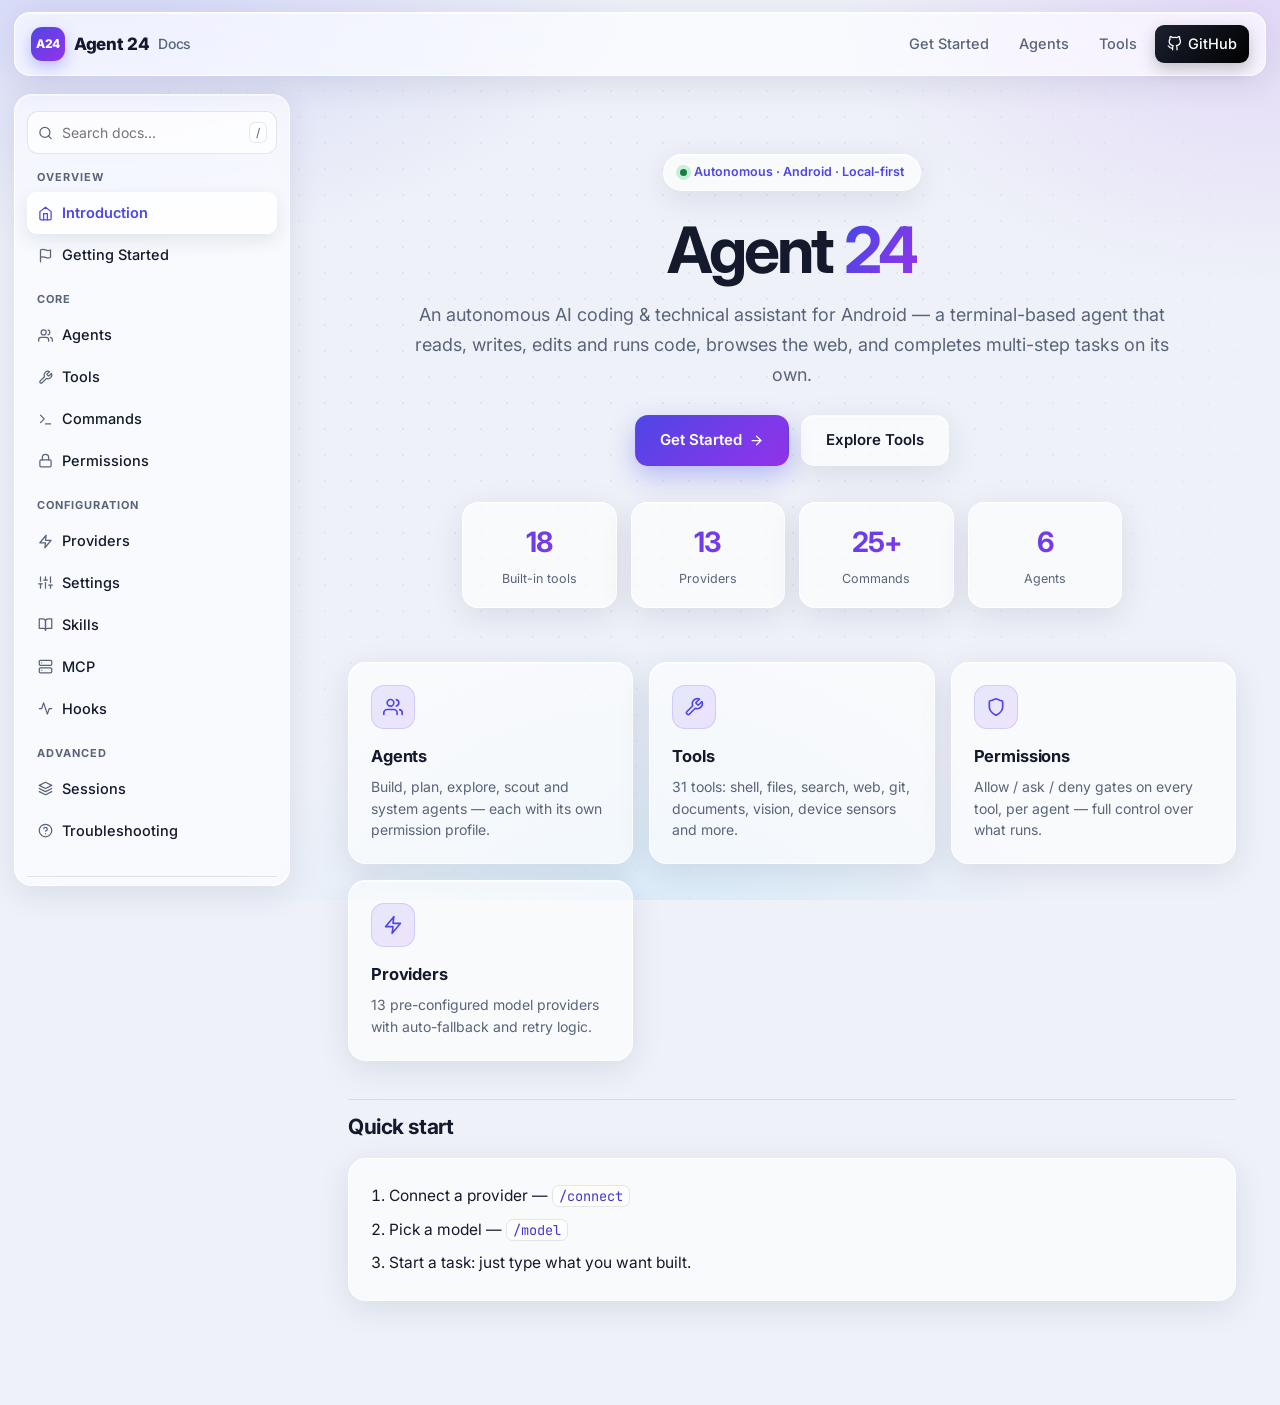
==== commit 55ea0878: "building.." ====
--- a/site/index.html
+++ b/site/index.html
@@ -77,7 +77,7 @@
       </div>
     </nav>
     <div class="sidebar-footer">
-      <div class="ver">v1.0 &middot; 13 providers &middot; 18 tools</div>
+      <div class="ver">v1.0 &middot; 13 providers &middot; 31 tools</div>
     </div>
   </aside>
   <div class="overlay" id="overlay"></div>
@@ -103,7 +103,7 @@
       </div>
       <div class="card-grid">
         <a class="card glass" href="#agents"><div class="card-ico"><svg class="i"><use href="#i-users"/></svg></div><h3>Agents</h3><p>Build, plan, explore, scout and system agents — each with its own permission profile.</p></a>
-        <a class="card glass" href="#tools"><div class="card-ico"><svg class="i"><use href="#i-tool"/></svg></div><h3>Tools</h3><p>18 tools: bash, read, write, edit, grep, git, web, task delegation and more.</p></a>
+        <a class="card glass" href="#tools"><div class="card-ico"><svg class="i"><use href="#i-tool"/></svg></div><h3>Tools</h3><p>31 tools: shell, files, search, web, git, documents, vision, device sensors and more.</p></a>
         <a class="card glass" href="#permissions"><div class="card-ico"><svg class="i"><use href="#i-shield"/></svg></div><h3>Permissions</h3><p>Allow / ask / deny gates on every tool, per agent — full control over what runs.</p></a>
         <a class="card glass" href="#providers"><div class="card-ico"><svg class="i"><use href="#i-zap"/></svg></div><h3>Providers</h3><p>13 pre-configured model providers with auto-fallback and retry logic.</p></a>
       </div>
@@ -180,7 +180,7 @@
 
     <section id="tools" class="page">
       <h1>Tools</h1>
-      <p class="lead-sm">18 built-in tools. Every tool takes a JSON parameter map.</p>
+      <p class="lead-sm">31 built-in tools. Every tool takes a JSON parameter map.</p>
       <div class="table-wrap glass"><table>
         <thead><tr><th>#</th><th>Tool</th><th>Class</th><th>Description</th></tr></thead>
         <tbody>
@@ -202,18 +202,31 @@
           <tr><td>16</td><td><code>todowrite</code></td><td>TodoWriteTool</td><td>Task list management</td></tr>
           <tr><td>17</td><td><code>todoread</code></td><td>TodoReadTool</td><td>Read todo state</td></tr>
           <tr><td>18</td><td><code>git</code></td><td>GitTool</td><td>Git status/diff/commit/…</td></tr>
+          <tr><td>19</td><td><code>archive</code></td><td>ArchiveTool</td><td>Zip / tar create &amp; extract</td></tr>
+          <tr><td>20</td><td><code>cv_maker</code></td><td>CvMakerTool</td><td>Generate a CV as PDF</td></tr>
+          <tr><td>21</td><td><code>docx_maker</code></td><td>DocxMakerTool</td><td>Generate Word documents</td></tr>
+          <tr><td>22</td><td><code>image_analyze</code></td><td>ImageAnalyzeTool</td><td>OCR &amp; structure analysis</td></tr>
+          <tr><td>23</td><td><code>image_describe</code></td><td>ImageDescribeTool</td><td>Describe images for the model</td></tr>
+          <tr><td>24</td><td><code>memory</code></td><td>MemoryTool</td><td>Long-term memory across sessions</td></tr>
+          <tr><td>25</td><td><code>pdf</code></td><td>PdfTool</td><td>Read / extract PDF text</td></tr>
+          <tr><td>26</td><td><code>pdf_edit</code></td><td>PdfEditTool</td><td>Edit existing PDFs</td></tr>
+          <tr><td>27</td><td><code>pdf_maker</code></td><td>PdfMakerTool</td><td>Generate PDF documents</td></tr>
+          <tr><td>28</td><td><code>schedule</code></td><td>ScheduleTool</td><td>Timed commands via alarms</td></tr>
+          <tr><td>29</td><td><code>screenshot</code></td><td>ScreenshotTool</td><td>Capture device screenshots</td></tr>
+          <tr><td>30</td><td><code>ui_dump</code></td><td>UiDumpTool</td><td>Dump the UI hierarchy</td></tr>
+          <tr><td>31</td><td><code>sensor</code></td><td>SensorTool</td><td>Read sensors &amp; control hardware (torch, vibrate, brightness, wifi…), root when needed</td></tr>
         </tbody>
       </table></div>
       <h2>Execution flow</h2>
-      <div class="code"><pre>AI response → parse tool_calls → PermissionManager.evaluate()
-  → DENY  → return "PERMISSION_DENIED"
-  → ASK   → show permission popup → wait for user
-  → ALLOW → Tool.execute(params, ctx) → return result</pre></div>
+      <div class="code"><pre>user action → check permission rules
+  → deny  → blocked immediately
+  → ask   → confirmation popup → wait for user
+  → allow → action runs</pre></div>
       <h2>Example calls</h2>
       <div class="code"><pre>bash    { "command": "ls -la" }
 read    { "path": "/path/to/file" }
 edit    { "path": "...", "oldString": "find", "newString": "replace" }
-grep    { "pattern": "regex", "path": "/dir", "include": "*.kt" }
+grep    { "pattern": "regex", "path": "/dir", "include": "*.md" }
 task    { "description": "...", "prompt": "...", "subagent_type": "explore" }</pre></div>
     </section>
 
@@ -377,16 +390,13 @@
       <h1>MCP</h1>
       <p class="lead-sm">Model Context Protocol — connect external tool servers.</p>
       <h2>Registering a server</h2>
-      <div class="code"><pre>McpManager.getInstance().registerServer("my-server", instructions, tools);
-
-// instructions injected into system prompt
-String instructions = McpManager.getInstance().getServerInstructions();
-
-// tool definitions sent to the API
-JSONArray tools = McpManager.getInstance().getToolDefinitions();
-
-// execute an MCP tool
-String result = McpManager.getInstance().executeTool("mcp_server_tool", params);</pre></div>
+      <div class="code"><pre>{
+  "server": "my-server",
+  "instructions": "shown to the model in the system prompt",
+  "tools": [ { "name": "create_issue", "inputSchema": { ... } } ]
+}
+
+Calling any of these tools routes the result back to the model.</pre></div>
       <h2>Naming</h2>
       <p>MCP tools are prefixed with <code>mcp_{serverName}_{toolName}</code> so they never collide with built-ins.</p>
       <div class="code"><pre>mcp_github_create_issue
@@ -418,12 +428,10 @@
         </tbody>
       </table></div>
       <h2>Event system</h2>
-      <div class="code"><pre>SessionEventManager.getInstance().addListener(listener);
-
-onSessionCreated(sessionId)
-onSessionLoaded(sessionId)
-onSessionDeleted(sessionId)
-onSessionRenamed(sessionId, newTitle)</pre></div>
+      <div class="code"><pre>session.created(sessionId)
+session.loaded(sessionId)
+session.deleted(sessionId)
+session.renamed(sessionId, newTitle)</pre></div>
       <p>Typical uses: telemetry, auto-backup before edits, audit logging, custom notifications.</p>
     </section>
 
@@ -431,9 +439,9 @@
       <h1>Sessions</h1>
       <p class="lead-sm">Every conversation is an isolated session with its own database.</p>
       <h2>Lifecycle</h2>
-      <div class="code"><pre>startNewSession()  → id "session_" + timestamp → metadata → SessionDB → event
+      <div class="code"><pre>startNewSession()  → id "session_" + timestamp → metadata → session database → event
 loadSession(id)    → set current → load messages → update timestamp → event
-deleteSession(id)  → drop .db + folders + metadata → clear memory → event</pre></div>
+deleteSession(id)  → drop database + folders + metadata → clear memory → event</pre></div>
       <h2>Storage</h2>
       <div class="table-wrap glass"><table>
         <thead><tr><th>Database</th><th>Path</th></tr></thead>
--- a/site/style.css
+++ b/site/style.css
@@ -43,11 +43,9 @@
           mask-image:radial-gradient(ellipse at 50% 40%, #000 30%, transparent 85%);
 }
 
-/* ===== Icons (feather-style stroke SVG) ===== */
 .i{width:20px; height:20px; fill:none; stroke:currentColor; stroke-width:2; stroke-linecap:round; stroke-linejoin:round; flex:none}
 .i-sm{width:15px; height:15px}
 
-/* ===== Glass ===== */
 .glass{
   background:var(--glass);
   -webkit-backdrop-filter:blur(18px) saturate(160%);
@@ -62,7 +60,6 @@
 pre{margin:0; overflow-x:auto}
 pre code{background:none; border:none; padding:0; color:inherit; font-size:13.5px; line-height:1.6}
 
-/* ===== Topbar ===== */
 .topbar{position:fixed; top:12px; left:14px; right:14px; height:var(--topbar-h); border-radius:16px; z-index:50; animation:slideDown .55s cubic-bezier(.22,1,.36,1) both}
 .topbar-inner{height:100%; display:flex; align-items:center; gap:14px; padding:0 16px}
 .menu-btn{display:none; background:rgba(255,255,255,.5); border:1px solid var(--glass-brd); border-radius:10px; padding:7px 9px; cursor:pointer; color:var(--text); align-items:center}
@@ -77,7 +74,6 @@
 .topnav .github-link{color:#fff; background:linear-gradient(135deg,#1b2130,#000); box-shadow:0 6px 16px rgba(0,0,0,.22)}
 .topnav .github-link:hover{color:#fff; background:#000}
 
-/* ===== Layout ===== */
 .layout{padding-top:calc(var(--topbar-h) + 30px); min-height:100vh}
 .sidebar{position:fixed; top:calc(var(--topbar-h) + 30px); bottom:14px; left:14px; width:var(--sidebar-w); border-radius:18px; padding:16px 12px; overflow-y:auto; z-index:40; display:flex; flex-direction:column; animation:fadeUp .6s .1s cubic-bezier(.22,1,.36,1) backwards}
 .search-wrap{position:relative; margin-bottom:14px}
@@ -99,7 +95,6 @@
 .ver{font-size:12.5px; color:var(--muted)}
 .overlay{position:fixed; inset:0; background:rgba(20,26,43,.4); -webkit-backdrop-filter:blur(3px); backdrop-filter:blur(3px); opacity:0; visibility:hidden; transition:.22s; z-index:35}
 
-/* ===== Content ===== */
 .content{margin-left:calc(var(--sidebar-w) + 28px); flex:1; padding:34px 44px 90px; max-width:1120px}
 .page{display:none}
 .page.active{display:block}
@@ -118,7 +113,6 @@
 .lead-sm{font-size:16.5px; color:var(--muted); margin-top:0}
 ul,ol{padding-left:22px} li{margin:6px 0}
 
-/* Hero */
 .hero{text-align:center; padding:26px 0 6px}
 .hero-badge{display:inline-flex; align-items:center; gap:7px; font-size:12.5px; font-weight:600; color:var(--brand); padding:7px 16px; border-radius:999px; margin-bottom:22px; animation:fadeUp .5s both}
 .hero-badge::before{content:""; width:7px; height:7px; border-radius:50%; background:var(--green); box-shadow:0 0 0 4px rgba(34,197,94,.22); animation:pulse 2.2s ease-in-out infinite}
@@ -141,7 +135,6 @@
 .stat b{display:block; font-size:28px; letter-spacing:-.03em; background:linear-gradient(135deg,var(--brand),var(--brand2)); -webkit-background-clip:text; background-clip:text; color:transparent}
 .stat span{font-size:12.5px; color:var(--muted)}
 
-/* Cards */
 .card-grid{display:grid; grid-template-columns:repeat(auto-fit,minmax(230px,1fr)); gap:16px; margin:40px 0 10px}
 .card{border-radius:var(--radius); padding:22px; color:var(--text); transition:.25s cubic-bezier(.22,1,.36,1); animation:fadeUp .55s .3s both}
 .card:hover{transform:translateY(-6px); text-decoration:none; box-shadow:var(--shadow-lg), inset 0 1px 0 rgba(255,255,255,.7); border-color:rgba(129,140,248,.55)}
@@ -150,7 +143,6 @@
 .card h3{margin:0 0 6px; font-size:16.5px; letter-spacing:-.01em}
 .card p{margin:0; font-size:14px; color:var(--muted); line-height:1.55}
 
-/* Tables */
 .table-wrap{overflow-x:auto; border-radius:var(--radius); background:var(--glass); -webkit-backdrop-filter:blur(18px) saturate(160%); backdrop-filter:blur(18px) saturate(160%); border:1px solid var(--glass-brd); box-shadow:var(--shadow), inset 0 1px 0 rgba(255,255,255,.6); margin:14px 0}
 table{width:100%; border-collapse:collapse; font-size:14.5px; min-width:520px}
 th{background:rgba(255,255,255,.45); text-align:left; font-size:12.5px; text-transform:uppercase; letter-spacing:.05em; color:var(--muted); padding:12px 14px; border-bottom:1px solid var(--border); white-space:nowrap}
@@ -170,7 +162,6 @@
 .perm-ask{background:var(--yellow-soft); color:var(--yellow)}
 .perm-no{background:var(--red-soft); color:var(--red)}
 
-/* Code blocks */
 .code{background:linear-gradient(160deg,#111827,#0f172a 60%,#1e1b4b); color:#dbe4ff; border-radius:var(--radius); padding:18px 20px; margin:14px 0; overflow-x:auto; border:1px solid rgba(255,255,255,.08); box-shadow:var(--shadow-lg), inset 0 1px 0 rgba(255,255,255,.08)}
 .code pre code{color:#dbe4ff; font-size:13.5px}
 
@@ -182,7 +173,6 @@
 mark{background:#fff3bf; padding:0 3px; border-radius:3px}
 .search-hidden{display:none !important}
 
-/* ===== Animations ===== */
 @keyframes fadeUp{from{opacity:0; transform:translateY(14px)}to{opacity:1; transform:none}}
 @keyframes slideDown{from{opacity:0; transform:translateY(-22px)}to{opacity:1; transform:none}}
 @keyframes pulse{0%,100%{box-shadow:0 0 0 3px rgba(34,197,94,.25)}50%{box-shadow:0 0 0 7px rgba(34,197,94,.08)}}
@@ -193,7 +183,6 @@
   *,*::before,*::after{animation-duration:.01ms !important; animation-iteration-count:1 !important; transition-duration:.01ms !important}
 }
 
-/* ===== Responsive ===== */
 @media (max-width:960px){
   .menu-btn{display:inline-flex}
   .topbar{top:8px; left:8px; right:8px}
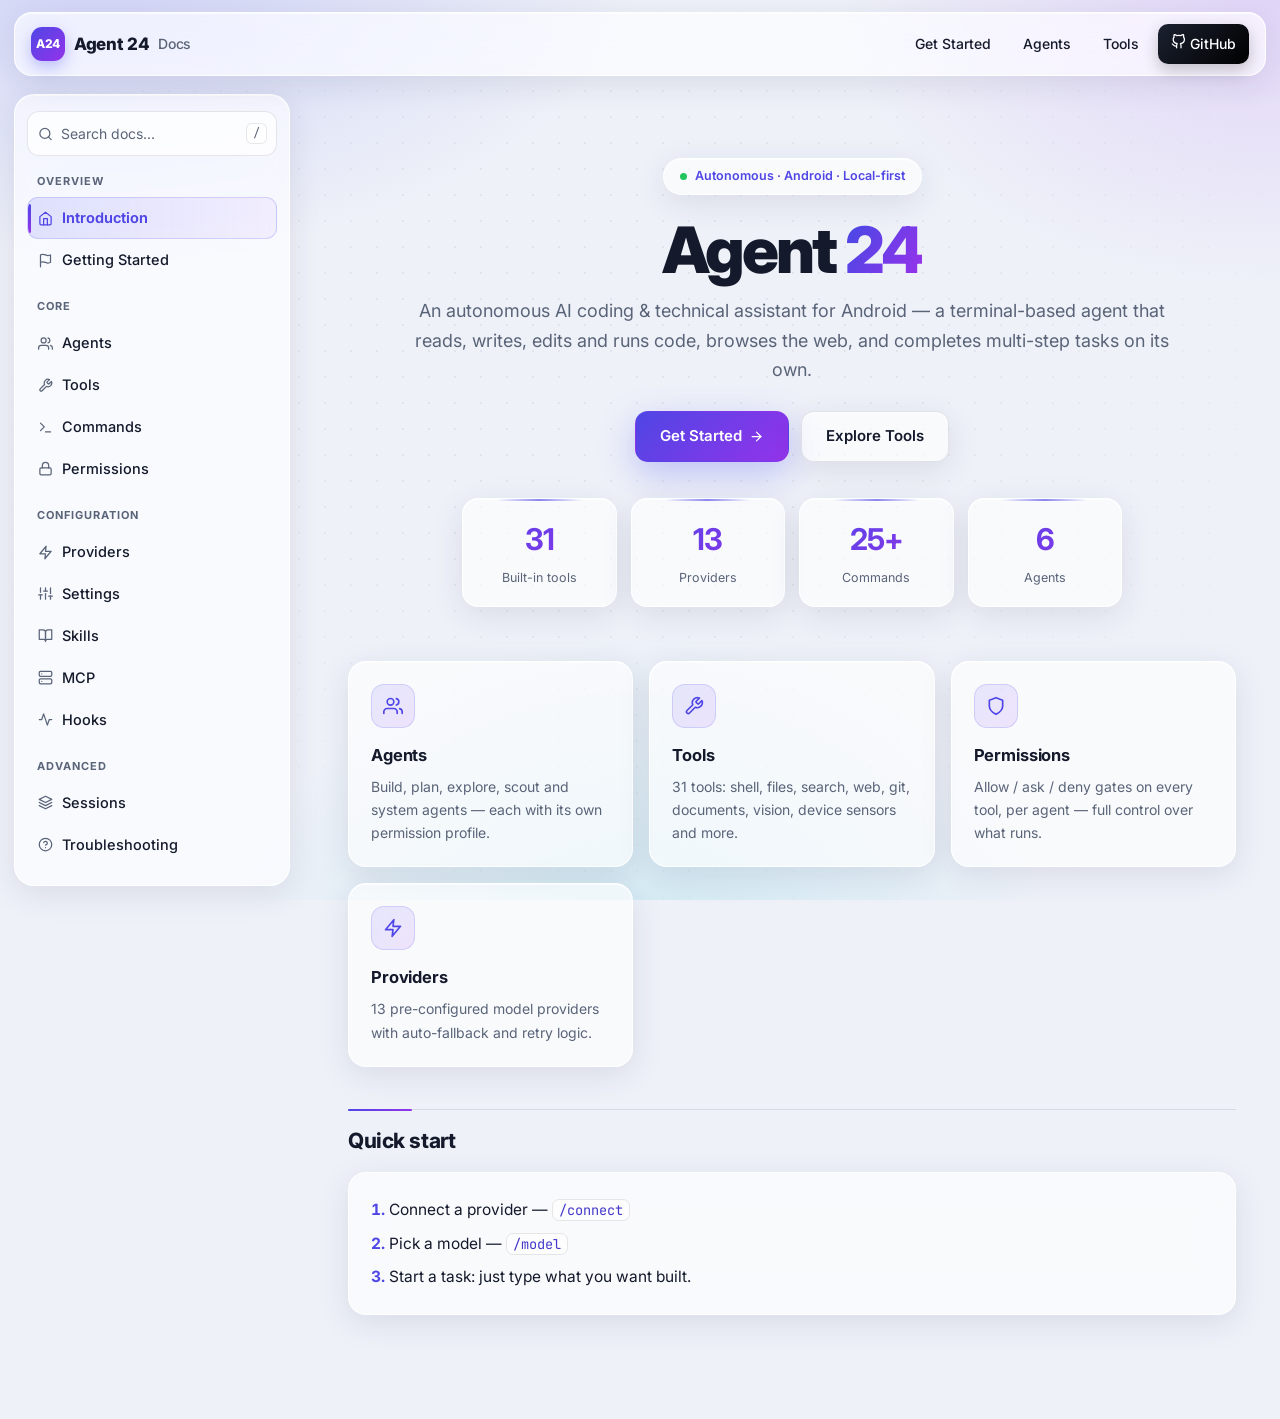
==== commit 20974d1b: "site: fresh styling pass, hero stats and footer links" ====
--- a/site/index.html
+++ b/site/index.html
@@ -5,6 +5,13 @@
 <meta name="viewport" content="width=device-width, initial-scale=1.0">
 <title>Agent 24 — Documentation</title>
 <meta name="description" content="Agent 24 — autonomous AI coding & technical assistant for Android. Full documentation.">
+<meta name="theme-color" content="#eef1f8">
+<meta property="og:title" content="Agent 24 — Documentation">
+<meta property="og:description" content="Autonomous AI coding & technical assistant for Android — agents, tools, permissions, providers and more.">
+<meta property="og:type" content="website">
+<meta property="og:url" content="https://foysalahammad.github.io/agent24/">
+<link rel="icon" href="data:image/svg+xml,%3Csvg xmlns='http://www.w3.org/2000/svg' viewBox='0 0 64 64'%3E%3Cdefs%3E%3ClinearGradient id='g' x1='0' y1='0' x2='1' y2='1'%3E%3Cstop offset='0' stop-color='%234f46e5'/%3E%3Cstop offset='1' stop-color='%239333ea'/%3E%3C/linearGradient%3E%3C/defs%3E%3Crect width='64' height='64' rx='16' fill='url(%23g)'/%3E%3Ctext x='32' y='42' font-family='Inter,Arial,sans-serif' font-size='26' font-weight='800' fill='white' text-anchor='middle'%3EA24%3C/text%3E%3C/svg%3E">
+<link rel="canonical" href="https://foysalahammad.github.io/agent24/">
 <link rel="stylesheet" href="style.css">
 <link href="https://fonts.googleapis.com/css2?family=Inter:wght@400;500;600;700;800&family=JetBrains+Mono:wght@400;500&display=swap" rel="stylesheet">
 </head>
@@ -41,7 +48,7 @@
       <a href="#getting-started">Get Started</a>
       <a href="#agents">Agents</a>
       <a href="#tools">Tools</a>
-      <a href="https://github.com/FoysalAhammad" class="github-link" target="_blank" rel="noopener"><svg class="i i-sm"><use href="#i-github"/></svg> GitHub</a>
+      <a href="https://github.com/FoysalAhammad/agent24" class="github-link" target="_blank" rel="noopener"><svg class="i i-sm"><use href="#i-github"/></svg> GitHub</a>
     </nav>
   </div>
 </header>
@@ -95,7 +102,7 @@
           <a class="btn btn-ghost glass" href="#tools">Explore Tools</a>
         </div>
         <div class="stats">
-          <div class="stat glass"><b>18</b><span>Built-in tools</span></div>
+          <div class="stat glass"><b>31</b><span>Built-in tools</span></div>
           <div class="stat glass"><b>13</b><span>Providers</span></div>
           <div class="stat glass"><b>25+</b><span>Commands</span></div>
           <div class="stat glass"><b>6</b><span>Agents</span></div>
@@ -497,7 +504,13 @@
       <p>Open a session and ask — the agent can read its own logs via <code>bash</code> and the global database at <code>~/.local/share/agent24/databases/</code>.</p>
       <div class="footer-cta glass">
         <p><b>Agent 24</b> — built by <a href="https://github.com/FoysalAhammad" target="_blank" rel="noopener">Foysal Ahammad</a></p>
-        <p class="muted">Source &amp; issues: <a href="https://github.com/FoysalAhammad" target="_blank" rel="noopener">github.com/FoysalAhammad</a></p>
+        <p class="muted">Source &amp; issues: <a href="https://github.com/FoysalAhammad/agent24" target="_blank" rel="noopener">github.com/FoysalAhammad/agent24</a></p>
+        <div class="footer-links">
+          <a href="https://github.com/FoysalAhammad/agent24" target="_blank" rel="noopener">Repository</a>
+          <a href="https://github.com/FoysalAhammad/agent24/issues" target="_blank" rel="noopener">Issues</a>
+          <a href="https://github.com/FoysalAhammad/agent24/blob/main/LICENSE" target="_blank" rel="noopener">MIT License</a>
+          <a href="https://foysalahammad.github.io/agent24/">Docs</a>
+        </div>
       </div>
     </section>
   </main>
--- a/site/style.css
+++ b/site/style.css
@@ -10,6 +10,7 @@
   --border:rgba(20,26,43,.10);
   --brand:#4f46e5;
   --brand2:#9333ea;
+  --brand3:#06b6d4;
   --brand-soft:rgba(99,102,241,.12);
   --green:#15803d; --green-soft:rgba(34,197,94,.14);
   --yellow:#b45309; --yellow-soft:rgba(245,158,11,.16);
@@ -18,6 +19,7 @@
   --code-bg:rgba(255,255,255,.6);
   --shadow:0 8px 32px rgba(30,41,80,.10);
   --shadow-lg:0 20px 50px rgba(30,41,80,.16);
+  --shadow-glow:0 12px 34px rgba(99,102,241,.35);
   --radius:18px;
   --sidebar-w:276px;
   --topbar-h:64px;
@@ -29,9 +31,9 @@
   font-family:'Inter',system-ui,-apple-system,Segoe UI,Roboto,sans-serif;
   font-size:15.5px; line-height:1.65; -webkit-font-smoothing:antialiased;
   background:
-    radial-gradient(900px 500px at 8% -5%, rgba(99,102,241,.20), transparent 60%),
-    radial-gradient(800px 520px at 100% 0%, rgba(168,85,247,.16), transparent 55%),
-    radial-gradient(700px 600px at 50% 110%, rgba(56,189,248,.14), transparent 60%),
+    radial-gradient(900px 500px at 8% -5%, rgba(99,102,241,.22), transparent 60%),
+    radial-gradient(800px 520px at 100% 0%, rgba(168,85,247,.18), transparent 55%),
+    radial-gradient(700px 600px at 50% 110%, rgba(6,182,212,.14), transparent 60%),
     var(--bg);
   background-attachment:fixed;
 }
@@ -42,6 +44,13 @@
   -webkit-mask-image:radial-gradient(ellipse at 50% 40%, #000 30%, transparent 85%);
           mask-image:radial-gradient(ellipse at 50% 40%, #000 30%, transparent 85%);
 }
+::selection{background:rgba(99,102,241,.25)}
+:focus-visible{outline:2px solid var(--brand); outline-offset:2px; border-radius:6px}
+
+*::-webkit-scrollbar{width:10px; height:10px}
+*::-webkit-scrollbar-track{background:transparent}
+*::-webkit-scrollbar-thumb{background:rgba(20,26,43,.18); border-radius:99px; border:2px solid transparent; background-clip:content-box}
+*::-webkit-scrollbar-thumb:hover{background:rgba(79,70,229,.55); border:2px solid transparent; background-clip:content-box}
 
 .i{width:20px; height:20px; fill:none; stroke:currentColor; stroke-width:2; stroke-linecap:round; stroke-linejoin:round; flex:none}
 .i-sm{width:15px; height:15px}
@@ -54,47 +63,51 @@
   box-shadow:var(--shadow), inset 0 1px 0 rgba(255,255,255,.65);
 }
 
-a{color:var(--brand); text-decoration:none}
+a{color:var(--brand); text-decoration:none; text-underline-offset:3px}
 a:hover{text-decoration:underline}
 code{font-family:'JetBrains Mono',ui-monospace,Menlo,monospace; font-size:.88em; background:var(--code-bg); border:1px solid var(--border); border-radius:7px; padding:1px 6px; color:#4338ca; -webkit-backdrop-filter:blur(8px); backdrop-filter:blur(8px)}
 pre{margin:0; overflow-x:auto}
 pre code{background:none; border:none; padding:0; color:inherit; font-size:13.5px; line-height:1.6}
 
-.topbar{position:fixed; top:12px; left:14px; right:14px; height:var(--topbar-h); border-radius:16px; z-index:50; animation:slideDown .55s cubic-bezier(.22,1,.36,1) both}
+/* ── top bar ─────────────────────────────────────────── */
+.topbar{position:fixed; top:12px; left:14px; right:14px; height:var(--topbar-h); border-radius:18px; z-index:50; animation:slideDown .55s cubic-bezier(.22,1,.36,1) both}
 .topbar-inner{height:100%; display:flex; align-items:center; gap:14px; padding:0 16px}
-.menu-btn{display:none; background:rgba(255,255,255,.5); border:1px solid var(--glass-brd); border-radius:10px; padding:7px 9px; cursor:pointer; color:var(--text); align-items:center}
-.menu-btn:hover{background:#fff}
+.menu-btn{display:none; background:rgba(255,255,255,.5); border:1px solid var(--glass-brd); border-radius:10px; padding:7px 9px; cursor:pointer; color:var(--text); align-items:center; transition:.18s}
+.menu-btn:hover{background:#fff; transform:translateY(-1px)}
 .brand{display:flex; align-items:center; gap:9px; font-weight:800; font-size:17px; color:var(--text); letter-spacing:-.02em}
 .brand:hover{text-decoration:none}
 .brand-mark{display:inline-flex; align-items:center; justify-content:center; width:34px; height:34px; border-radius:11px; background:linear-gradient(135deg,var(--brand),var(--brand2)); color:#fff; font-size:12px; font-weight:800; box-shadow:0 6px 16px rgba(99,102,241,.4); animation:markGlow 4s ease-in-out infinite}
 .brand-sub{font-weight:500; color:var(--muted); font-size:14px}
 .topnav{margin-left:auto; display:flex; align-items:center; gap:6px}
-.topnav a{color:var(--muted); font-weight:500; font-size:14.5px; padding:7px 12px; border-radius:9px; display:inline-flex; align-items:center; gap:6px; transition:.18s}
-.topnav a:hover{background:rgba(255,255,255,.7); color:var(--text); text-decoration:none; transform:translateY(-1px)}
-.topnav .github-link{color:#fff; background:linear-gradient(135deg,#1b2130,#000); box-shadow:0 6px 16px rgba(0,0,0,.22)}
-.topnav .github-link:hover{color:#fff; background:#000}
-
+.topnav a{padding:8px 13px; border-radius:10px; color:var(--text); font-size:14px; font-weight:500; transition:.18s}
+.topnav a:hover{background:var(--brand-soft); color:var(--brand); text-decoration:none}
+.github-link{color:#fff !important; background:linear-gradient(135deg,#1b2130,#000); box-shadow:0 6px 16px rgba(0,0,0,.22)}
+.github-link:hover{transform:translateY(-1px); box-shadow:0 10px 22px rgba(0,0,0,.28) !important; background:linear-gradient(135deg,#1b2130,#000) !important}
+
+/* ── sidebar ─────────────────────────────────────────── */
 .layout{padding-top:calc(var(--topbar-h) + 30px); min-height:100vh}
-.sidebar{position:fixed; top:calc(var(--topbar-h) + 30px); bottom:14px; left:14px; width:var(--sidebar-w); border-radius:18px; padding:16px 12px; overflow-y:auto; z-index:40; display:flex; flex-direction:column; animation:fadeUp .6s .1s cubic-bezier(.22,1,.36,1) backwards}
-.search-wrap{position:relative; margin-bottom:14px}
+.sidebar{position:fixed; top:calc(var(--topbar-h) + 30px); bottom:14px; left:14px; width:var(--sidebar-w); border-radius:20px; padding:16px 12px; overflow-y:auto; z-index:40; display:flex; flex-direction:column; animation:fadeUp .6s .1s cubic-bezier(.22,1,.36,1) backwards}
+.search-wrap{position:relative; margin-bottom:16px}
 .search-ico{position:absolute; left:11px; top:50%; transform:translateY(-50%); color:var(--muted); pointer-events:none}
-.search-wrap input{width:100%; padding:9px 34px 9px 34px; border:1px solid var(--border); border-radius:11px; background:rgba(255,255,255,.7); font:inherit; font-size:14px; color:var(--text); outline:none; transition:.18s}
-.search-wrap input:focus{border-color:var(--brand); box-shadow:0 0 0 4px var(--brand-soft); background:#fff}
-.search-wrap input::-webkit-search-cancel-button{-webkit-appearance:none}
-.search-kbd{position:absolute; right:10px; top:50%; transform:translateY(-50%); font-size:12px; color:var(--muted); background:rgba(255,255,255,.7); border:1px solid var(--border); border-radius:6px; padding:0 6px}
+.search-wrap input{width:100%; padding:10px 34px 10px 33px; border-radius:12px; border:1px solid var(--border); background:rgba(255,255,255,.75); font:inherit; font-size:14px; color:var(--text); transition:.18s; -webkit-appearance:none; appearance:none}
+.search-wrap input:focus{outline:none; border-color:rgba(99,102,241,.5); box-shadow:0 0 0 4px rgba(99,102,241,.14)}
+.search-wrap input::placeholder{color:var(--muted)}
+.search-kbd{position:absolute; right:10px; top:50%; transform:translateY(-50%); font-size:12px; color:var(--muted); background:rgba(255,255,255,.7); border:1px solid var(--border); border-radius:6px; padding:0 6px; font-family:'JetBrains Mono',monospace}
 .side-nav{flex:1}
-.nav-group{margin-bottom:14px}
-.nav-label{font-size:11px; font-weight:700; text-transform:uppercase; letter-spacing:.09em; color:var(--muted); padding:0 10px; margin-bottom:6px}
-.nav-link{display:flex; align-items:center; gap:9px; padding:8px 10px; border-radius:10px; color:var(--text); font-size:14.5px; font-weight:500; transition:.16s; border:1px solid transparent}
-.nav-link .i{color:var(--muted); transition:.16s}
-.nav-link:hover{background:rgba(255,255,255,.7); text-decoration:none; transform:translateX(3px)}
-.nav-link:hover .i{color:var(--brand)}
-.nav-link.active{background:var(--glass-strong); color:var(--brand); font-weight:600; box-shadow:0 6px 18px rgba(30,41,80,.10); border-color:var(--glass-brd)}
-.nav-link.active .i{color:var(--brand)}
+.nav-group{margin-bottom:16px}
+.nav-label{font-size:11px; font-weight:700; text-transform:uppercase; letter-spacing:.09em; color:var(--muted); padding:0 10px; margin-bottom:7px}
+.nav-link{position:relative; display:flex; align-items:center; gap:9px; padding:8px 10px; border-radius:11px; color:var(--text); font-size:14.5px; font-weight:500; transition:.16s; border:1px solid transparent; overflow:hidden}
+.nav-link:hover{background:rgba(255,255,255,.75); text-decoration:none; transform:translateX(2px)}
+.nav-link .i-sm{color:var(--muted); transition:.16s}
+.nav-link:hover .i-sm{color:var(--brand)}
+.nav-link.active{background:linear-gradient(90deg,rgba(99,102,241,.16),rgba(168,85,247,.07)); color:var(--brand); font-weight:650; border-color:rgba(99,102,241,.22)}
+.nav-link.active .i-sm{color:var(--brand)}
+.nav-link.active::before{content:""; position:absolute; left:0; top:14%; bottom:14%; width:3px; border-radius:3px; background:linear-gradient(180deg,var(--brand),var(--brand2))}
 .sidebar-footer{padding-top:12px; border-top:1px solid var(--border); margin-top:10px}
 .ver{font-size:12.5px; color:var(--muted)}
 .overlay{position:fixed; inset:0; background:rgba(20,26,43,.4); -webkit-backdrop-filter:blur(3px); backdrop-filter:blur(3px); opacity:0; visibility:hidden; transition:.22s; z-index:35}
 
+/* ── content ─────────────────────────────────────────── */
 .content{margin-left:calc(var(--sidebar-w) + 28px); flex:1; padding:34px 44px 90px; max-width:1120px}
 .page{display:none}
 .page.active{display:block}
@@ -106,71 +119,88 @@
 .page.active > *:nth-child(5){animation-delay:.22s}
 .page.active > *:nth-child(n+6){animation-delay:.26s}
 
-h1{font-size:36px; line-height:1.15; letter-spacing:-.03em; margin:0 0 10px}
-h2{font-size:21px; letter-spacing:-.02em; margin:38px 0 12px; padding-top:10px; border-top:1px solid var(--border)}
-p{margin:10px 0; color:#262e42}
-.lead{font-size:18px; color:var(--muted); max-width:760px; margin:14px auto 26px}
+h1{font-size:38px; line-height:1.12; letter-spacing:-.035em; margin:0 0 10px; font-weight:800}
+h2{position:relative; font-size:21px; letter-spacing:-.02em; margin:42px 0 14px; padding-top:14px; border-top:1px solid var(--border); font-weight:750}
+h2::before{content:""; position:absolute; top:-1px; left:0; width:64px; height:2px; border-radius:2px; background:linear-gradient(90deg,var(--brand),var(--brand2))}
+h3{font-size:16.5px; letter-spacing:-.01em; margin:24px 0 8px; font-weight:700}
+p{margin:10px 0}
+ul,ol{padding-left:24px}
+li{margin:5px 0}
+li::marker{color:var(--brand); font-weight:700}
+strong{font-weight:700}
+hr{border:none; border-top:1px solid var(--border); margin:26px 0}
+blockquote{margin:14px 0; padding:12px 16px; border-left:3px solid var(--brand); background:var(--brand-soft); border-radius:0 12px 12px 0; color:var(--muted)}
+
+/* ── hero ────────────────────────────────────────────── */
+.hero{text-align:center; padding:30px 0 6px; position:relative}
+.hero-badge{display:inline-flex; align-items:center; gap:8px; font-size:12.5px; font-weight:600; color:var(--brand); padding:7px 16px; border-radius:999px; margin-bottom:22px; animation:fadeUp .5s both}
+.hero-badge::before{content:""; width:7px; height:7px; border-radius:50%; background:#22c55e; animation:pulse 2.2s ease-in-out infinite}
+.hero h1{font-size:64px; line-height:1.02; letter-spacing:-.045em; margin:0 0 6px; font-weight:850; animation:fadeUp .55s .05s cubic-bezier(.22,1,.36,1) both}
+.grad{background:linear-gradient(120deg,var(--brand) 10%,var(--brand2) 55%,#ec4899 90%); background-size:200% auto; -webkit-background-clip:text; background-clip:text; color:transparent; animation:gradShift 6s ease-in-out infinite}
+.lead{font-size:18px; color:var(--muted); max-width:760px; margin:14px auto 26px; animation:fadeUp .55s .12s cubic-bezier(.22,1,.36,1) both}
 .lead-sm{font-size:16.5px; color:var(--muted); margin-top:0}
-ul,ol{padding-left:22px} li{margin:6px 0}
-
-.hero{text-align:center; padding:26px 0 6px}
-.hero-badge{display:inline-flex; align-items:center; gap:7px; font-size:12.5px; font-weight:600; color:var(--brand); padding:7px 16px; border-radius:999px; margin-bottom:22px; animation:fadeUp .5s both}
-.hero-badge::before{content:""; width:7px; height:7px; border-radius:50%; background:var(--green); box-shadow:0 0 0 4px rgba(34,197,94,.22); animation:pulse 2.2s ease-in-out infinite}
-.hero h1{font-size:64px; letter-spacing:-.045em; margin:0 0 8px; animation:fadeUp .55s .05s cubic-bezier(.22,1,.36,1) both}
-.grad{background:linear-gradient(120deg,var(--brand) 10%,var(--brand2) 60%,#ec4899); background-size:200% auto; -webkit-background-clip:text; background-clip:text; color:transparent; animation:gradShift 6s ease-in-out infinite}
-.hero .lead{animation:fadeUp .55s .12s cubic-bezier(.22,1,.36,1) both}
 .hero-actions{display:flex; gap:12px; justify-content:center; flex-wrap:wrap; margin-bottom:36px; animation:fadeUp .55s .18s cubic-bezier(.22,1,.36,1) both}
 .btn{display:inline-flex; align-items:center; gap:7px; padding:12px 24px; border-radius:13px; font-weight:600; font-size:15px; transition:.2s cubic-bezier(.22,1,.36,1); border:1px solid transparent}
 .btn:hover{text-decoration:none; transform:translateY(-2px)}
-.btn-primary{background:linear-gradient(135deg,var(--brand),var(--brand2)); color:#fff; box-shadow:0 10px 26px rgba(99,102,241,.4)}
-.btn-primary:hover{box-shadow:0 14px 34px rgba(99,102,241,.5)}
-.btn-primary .i{transition:.2s}
-.btn-primary:hover .i{transform:translateX(4px)}
-.btn-ghost{color:var(--text)}
-.btn-ghost:hover{border-color:rgba(99,102,241,.5); color:var(--brand); background:rgba(255,255,255,.8)}
+.btn-primary{background:linear-gradient(135deg,var(--brand),var(--brand2)); color:#fff; box-shadow:var(--shadow-glow)}
+.btn-primary:hover{box-shadow:0 16px 40px rgba(99,102,241,.45)}
+.btn-ghost{color:var(--text); border-color:var(--border)}
+.btn-ghost:hover{border-color:rgba(99,102,241,.45); color:var(--brand); background:rgba(255,255,255,.7)}
+
 .stats{display:grid; grid-template-columns:repeat(4,1fr); gap:14px; max-width:660px; margin:0 auto 8px}
-.stat{border-radius:16px; padding:16px 8px; transition:.22s; animation:fadeUp .55s cubic-bezier(.22,1,.36,1) both}
+.stat{border-radius:16px; padding:16px 8px; transition:.22s; animation:fadeUp .55s cubic-bezier(.22,1,.36,1) both; position:relative; overflow:hidden}
+.stat::after{content:""; position:absolute; left:22%; right:22%; top:0; height:2px; background:linear-gradient(90deg,transparent,var(--brand),transparent); opacity:.65}
 .stat:nth-child(1){animation-delay:.24s}.stat:nth-child(2){animation-delay:.3s}.stat:nth-child(3){animation-delay:.36s}.stat:nth-child(4){animation-delay:.42s}
 .stat:hover{transform:translateY(-4px); box-shadow:var(--shadow-lg)}
-.stat b{display:block; font-size:28px; letter-spacing:-.03em; background:linear-gradient(135deg,var(--brand),var(--brand2)); -webkit-background-clip:text; background-clip:text; color:transparent}
+.stat b{display:block; font-size:30px; letter-spacing:-.03em; background:linear-gradient(135deg,var(--brand),var(--brand2)); -webkit-background-clip:text; background-clip:text; color:transparent}
 .stat span{font-size:12.5px; color:var(--muted)}
 
 .card-grid{display:grid; grid-template-columns:repeat(auto-fit,minmax(230px,1fr)); gap:16px; margin:40px 0 10px}
 .card{border-radius:var(--radius); padding:22px; color:var(--text); transition:.25s cubic-bezier(.22,1,.36,1); animation:fadeUp .55s .3s both}
-.card:hover{transform:translateY(-6px); text-decoration:none; box-shadow:var(--shadow-lg), inset 0 1px 0 rgba(255,255,255,.7); border-color:rgba(129,140,248,.55)}
+.card h3{margin:0 0 6px}
+.card p{font-size:14px; color:var(--muted); margin:0}
+.card:hover{transform:translateY(-6px); box-shadow:var(--shadow-lg), 0 0 0 1px rgba(99,102,241,.25); text-decoration:none}
 .card-ico{width:44px; height:44px; display:flex; align-items:center; justify-content:center; background:linear-gradient(135deg,var(--brand-soft),rgba(168,85,247,.14)); border:1px solid rgba(99,102,241,.2); border-radius:13px; color:var(--brand); margin-bottom:14px; transition:.25s}
 .card:hover .card-ico{transform:scale(1.08) rotate(-4deg); background:linear-gradient(135deg,var(--brand),var(--brand2)); color:#fff; border-color:transparent; box-shadow:0 8px 20px rgba(99,102,241,.38)}
-.card h3{margin:0 0 6px; font-size:16.5px; letter-spacing:-.01em}
-.card p{margin:0; font-size:14px; color:var(--muted); line-height:1.55}
-
+
+/* ── tables ──────────────────────────────────────────── */
 .table-wrap{overflow-x:auto; border-radius:var(--radius); background:var(--glass); -webkit-backdrop-filter:blur(18px) saturate(160%); backdrop-filter:blur(18px) saturate(160%); border:1px solid var(--glass-brd); box-shadow:var(--shadow), inset 0 1px 0 rgba(255,255,255,.6); margin:14px 0}
-table{width:100%; border-collapse:collapse; font-size:14.5px; min-width:520px}
-th{background:rgba(255,255,255,.45); text-align:left; font-size:12.5px; text-transform:uppercase; letter-spacing:.05em; color:var(--muted); padding:12px 14px; border-bottom:1px solid var(--border); white-space:nowrap}
-td{padding:12px 14px; border-bottom:1px solid var(--border); vertical-align:top; transition:background .15s}
-tr:last-child td{border-bottom:none}
-tr:hover td{background:rgba(255,255,255,.55)}
+table{width:100%; border-collapse:collapse; font-size:14.5px}
+thead th{text-align:left; font-size:11.5px; text-transform:uppercase; letter-spacing:.07em; color:var(--muted); font-weight:700; padding:12px 16px; background:rgba(255,255,255,.55); border-bottom:1px solid var(--border); white-space:nowrap}
+tbody td{padding:11px 16px; border-top:1px solid rgba(20,26,43,.06); vertical-align:top}
+tbody tr{transition:.14s}
+tbody tr:hover{background:rgba(99,102,241,.05)}
+tbody tr:first-child td{border-top:none}
 .matrix td:not(:first-child), .matrix th:not(:first-child){text-align:center}
 .legend{font-size:14px; color:var(--muted)}
 
 .pill{display:inline-block; font-size:12px; font-weight:600; padding:2px 9px; border-radius:999px; white-space:nowrap}
 .pill-green{background:var(--green-soft); color:var(--green)}
-.pill-yellow{background:var(--yellow-soft); color:var(--yellow)}
-.pill-red{background:var(--red-soft); color:var(--red)}
 .pill-blue{background:var(--blue-soft); color:var(--blue)}
-.perm{display:inline-block; font-size:11.5px; font-weight:700; padding:2px 9px; border-radius:7px; letter-spacing:.02em}
-.perm-ok{background:var(--green-soft); color:var(--green)}
-.perm-ask{background:var(--yellow-soft); color:var(--yellow)}
-.perm-no{background:var(--red-soft); color:var(--red)}
-
-.code{background:linear-gradient(160deg,#111827,#0f172a 60%,#1e1b4b); color:#dbe4ff; border-radius:var(--radius); padding:18px 20px; margin:14px 0; overflow-x:auto; border:1px solid rgba(255,255,255,.08); box-shadow:var(--shadow-lg), inset 0 1px 0 rgba(255,255,255,.08)}
+
+.perm{display:inline-block; font-size:11.5px; font-weight:700; padding:2px 9px; border-radius:7px; letter-spacing:.02em; border:1px solid transparent}
+.perm-ok{background:var(--green-soft); color:var(--green); border-color:rgba(34,197,94,.3)}
+.perm-ask{background:var(--yellow-soft); color:var(--yellow); border-color:rgba(245,158,11,.35)}
+.perm-no{background:var(--red-soft); color:var(--red); border-color:rgba(239,68,68,.3)}
+
+/* ── code / terminal blocks ──────────────────────────── */
+.code{position:relative; background:linear-gradient(160deg,#111827,#0f172a 60%,#1e1b4b); color:#dbe4ff; border-radius:var(--radius); padding:34px 20px 18px; margin:14px 0; overflow-x:auto; border:1px solid rgba(255,255,255,.09); box-shadow:var(--shadow-lg), inset 0 1px 0 rgba(255,255,255,.09)}
+.code::before{content:""; position:absolute; top:0; left:0; right:0; height:26px; background:rgba(255,255,255,.05); border-bottom:1px solid rgba(255,255,255,.07);
+  background-image:
+    radial-gradient(circle 5px at 14px 13px, #ff5f57 98%, transparent 100%),
+    radial-gradient(circle 5px at 32px 13px, #febc2e 98%, transparent 100%),
+    radial-gradient(circle 5px at 50px 13px, #28c840 98%, transparent 100%);
+  border-radius:var(--radius) var(--radius) 0 0}
 .code pre code{color:#dbe4ff; font-size:13.5px}
 
 .steps{background:var(--glass); -webkit-backdrop-filter:blur(18px); backdrop-filter:blur(18px); border:1px solid var(--glass-brd); border-radius:var(--radius); padding:16px 16px 16px 40px; margin:14px 0; box-shadow:var(--shadow)}
 .steps li{margin:8px 0}
-.footer-cta{margin-top:44px; padding:24px; border-radius:var(--radius); text-align:center}
+.footer-cta{margin-top:44px; padding:26px 24px; border-radius:var(--radius); text-align:center; background:linear-gradient(#fff,#fff) padding-box, linear-gradient(135deg,var(--brand),var(--brand2),#06b6d4) border-box; border:1.5px solid transparent}
+.footer-cta p{margin:6px 0}
+.footer-links{display:flex; gap:16px; justify-content:center; flex-wrap:wrap; margin-top:12px; font-size:14px}
 .muted{color:var(--muted); font-size:14px}
 .noscript{background:var(--yellow-soft); border:1px solid rgba(245,158,11,.4); padding:14px; border-radius:12px}
-mark{background:#fff3bf; padding:0 3px; border-radius:3px}
+
 .search-hidden{display:none !important}
 
 @keyframes fadeUp{from{opacity:0; transform:translateY(14px)}to{opacity:1; transform:none}}
@@ -190,7 +220,7 @@
   .sidebar.open{transform:none; box-shadow:var(--shadow-lg)}
   .sidebar.open ~ .overlay{opacity:1; visibility:visible}
   .content{margin-left:0; padding:26px 18px 70px}
-  .hero h1{font-size:44px}
+  .hero h1{font-size:46px}
   .stats{grid-template-columns:repeat(2,1fr)}
   .topnav a:not(.github-link){display:none}
 }
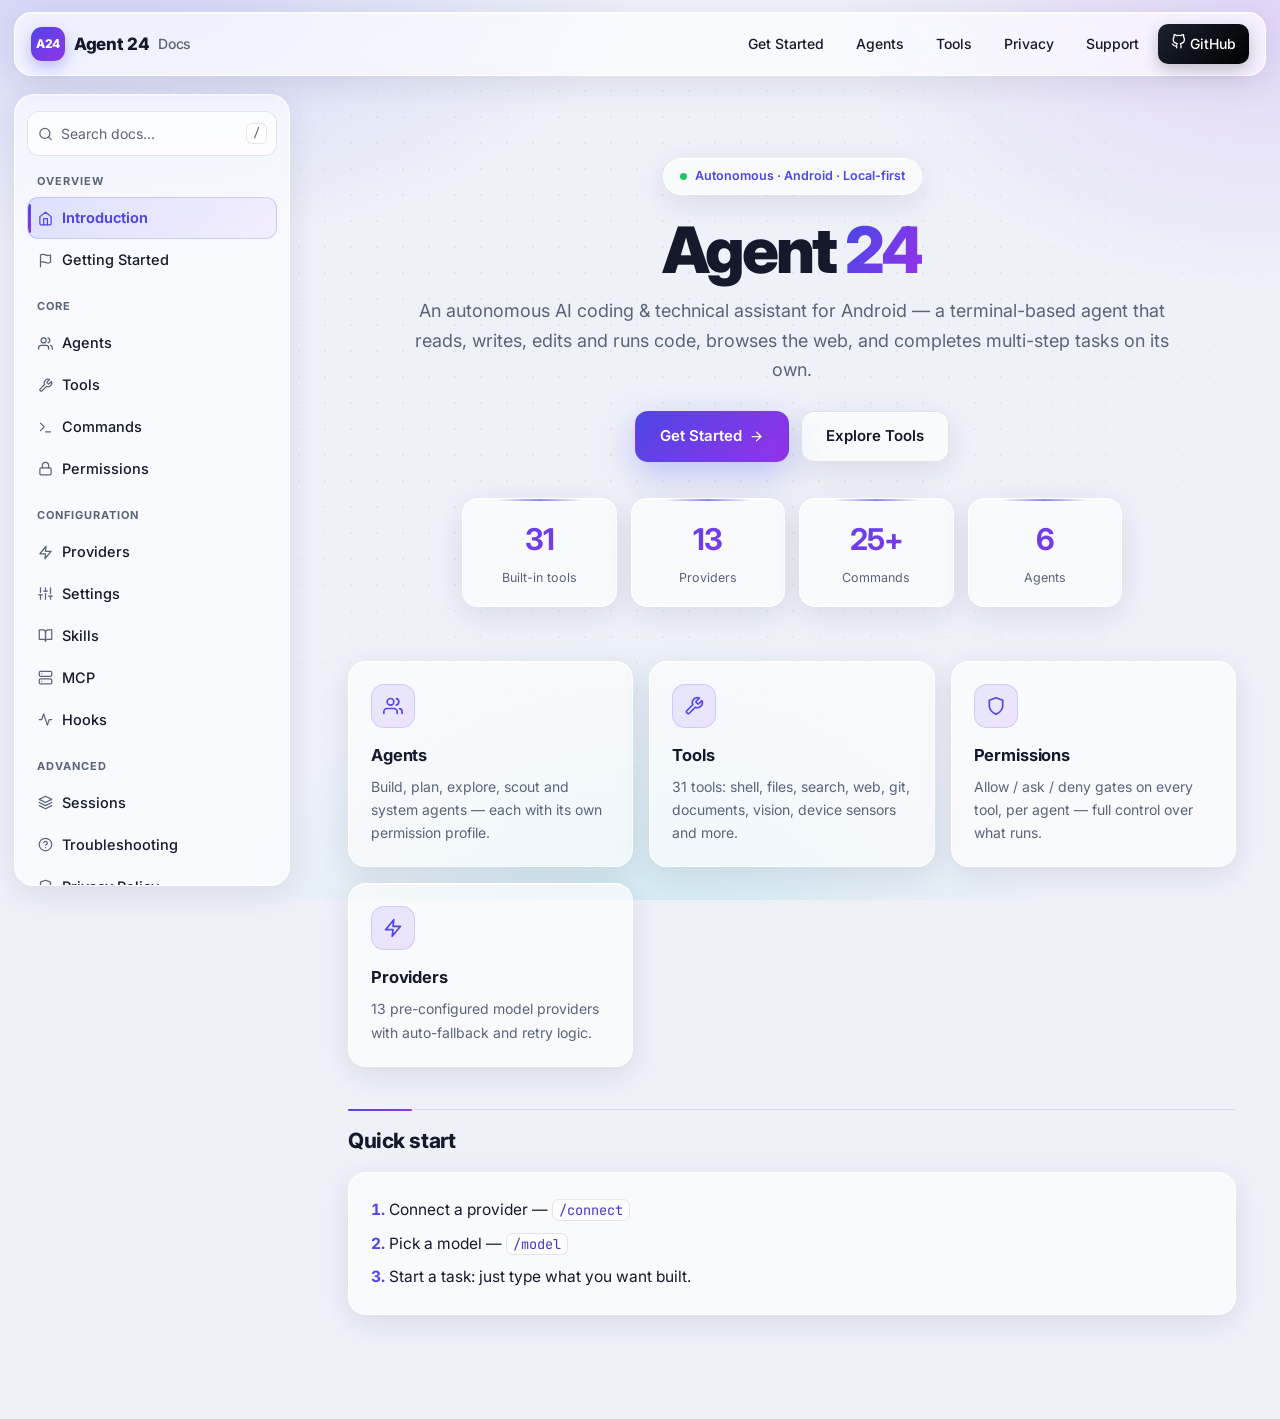
==== commit d26ae3f7: "site: add Privacy and Support pages" ====
--- a/site/index.html
+++ b/site/index.html
@@ -18,7 +18,7 @@
 <body>
 
 <svg xmlns="http://www.w3.org/2000/svg" style="display:none" aria-hidden="true">
-  <symbol id="i-home" viewBox="0 0 24 24"><path d="M3 9l9-7 9 7v11a2 2 0 0 1-2 2H5a2 2 0 0 1-2-2z"/><path d="M9 22V12h6v10"/></symbol>
+  <symbol id="i-heart" viewBox="0 0 24 24"><path d="M20.8 4.6a5.5 5.5 0 0 0-7.8 0L12 5.6l-1-1a5.5 5.5 0 0 0-7.8 7.8l1 1L12 21l7.8-7.6 1-1a5.5 5.5 0 0 0 0-7.8z"/></symbol><symbol id="i-home" viewBox="0 0 24 24"><path d="M3 9l9-7 9 7v11a2 2 0 0 1-2 2H5a2 2 0 0 1-2-2z"/><path d="M9 22V12h6v10"/></symbol>
   <symbol id="i-flag" viewBox="0 0 24 24"><path d="M4 15s1-1 4-1 5 2 8 2 4-1 4-1V3s-1 1-4 1-5-2-8-2-4 1-4 1z"/><line x1="4" y1="22" x2="4" y2="15"/></symbol>
   <symbol id="i-users" viewBox="0 0 24 24"><path d="M17 21v-2a4 4 0 0 0-4-4H5a4 4 0 0 0-4 4v2"/><circle cx="9" cy="7" r="4"/><path d="M23 21v-2a4 4 0 0 0-3-3.87"/><path d="M16 3.13a4 4 0 0 1 0 7.75"/></symbol>
   <symbol id="i-tool" viewBox="0 0 24 24"><path d="M14.7 6.3a1 1 0 0 0 0 1.4l1.6 1.6a1 1 0 0 0 1.4 0l3.77-3.77a6 6 0 0 1-7.94 7.94l-6.91 6.91a2.12 2.12 0 0 1-3-3l6.91-6.91a6 6 0 0 1 7.94-7.94l-3.76 3.76z"/></symbol>
@@ -48,6 +48,8 @@
       <a href="#getting-started">Get Started</a>
       <a href="#agents">Agents</a>
       <a href="#tools">Tools</a>
+      <a href="#privacy">Privacy</a>
+      <a href="#support">Support</a>
       <a href="https://github.com/FoysalAhammad/agent24" class="github-link" target="_blank" rel="noopener"><svg class="i i-sm"><use href="#i-github"/></svg> GitHub</a>
     </nav>
   </div>
@@ -81,6 +83,8 @@
       <div class="nav-group"><div class="nav-label">Advanced</div>
         <a href="#sessions" class="nav-link"><svg class="i i-sm"><use href="#i-layers"/></svg>Sessions</a>
         <a href="#troubleshooting" class="nav-link"><svg class="i i-sm"><use href="#i-help"/></svg>Troubleshooting</a>
+        <a href="#privacy" class="nav-link"><svg class="i i-sm"><use href="#i-shield"/></svg>Privacy Policy</a>
+        <a href="#support" class="nav-link"><svg class="i i-sm"><use href="#i-heart"/></svg>Support</a>
       </div>
     </nav>
     <div class="sidebar-footer">
@@ -509,9 +513,126 @@
           <a href="https://github.com/FoysalAhammad/agent24" target="_blank" rel="noopener">Repository</a>
           <a href="https://github.com/FoysalAhammad/agent24/issues" target="_blank" rel="noopener">Issues</a>
           <a href="https://github.com/FoysalAhammad/agent24/blob/main/LICENSE" target="_blank" rel="noopener">MIT License</a>
+          <a href="#support">Support</a>
           <a href="https://foysalahammad.github.io/agent24/">Docs</a>
         </div>
       </div>
+
+    </section>
+
+    <section id="privacy" class="page">
+      <h1>Privacy Policy</h1>
+      <p class="lead-sm">Last updated 8 October 2025 · Version 1.0 · <a href="mailto:foysalahammad@gmail.com">foysalahammad@gmail.com</a></p>
+
+      <p><b>Agent24</b> is an open-source Android AI agent. This page explains what data the app handles, why, and what control you have. <b>We do not sell data. We do not run our own servers for your conversations.</b></p>
+
+      <h2>Data the app handles</h2>
+      <div class="table-wrap glass"><table>
+        <thead><tr><th>Data</th><th>Where it lives</th><th>Why</th><th>Shared with</th></tr></thead>
+        <tbody>
+          <tr><td>Chat history</td><td>On-device SQLite (app-private)</td><td>Conversation context, export</td><td>Never, unless you export</td></tr>
+          <tr><td>AI API keys</td><td>Android Keystore + encrypted prefs</td><td>Authenticate to your provider</td><td>Only the provider you configured</td></tr>
+          <tr><td>Your prompts</td><td>Sent to the provider you chose</td><td>To get a model reply</td><td><b>Only</b> that provider</td></tr>
+          <tr><td>Device info</td><td>On-device</td><td>Compatibility + crash diagnosis</td><td>Never</td></tr>
+          <tr><td>Crash logs (optional)</td><td>On-device, opt-in</td><td>Bug fixing</td><td>Optional, opt-in only</td></tr>
+          <tr><td>Analytics (optional)</td><td>On-device, opt-in</td><td>Improving the app</td><td>Optional, opt-in only</td></tr>
+        </tbody>
+      </table></div>
+      <p><b>No account. No registration. No advertising ID. No data broker.</b></p>
+
+      <h2>What is sent to AI providers</h2>
+      <p>When you send a message, the app forwards your message text, the conversation context and any tool results the model requested to the <b>provider you selected</b> in Settings &rarr; Models, over <b>TLS 1.3</b>. Each provider's own privacy policy governs that transfer. We do not relay through our own servers.</p>
+      <p>You can delete your API key at any time (Settings &rarr; Models &rarr; Remove), which stops all further calls.</p>
+
+      <h2>Security measures</h2>
+      <div class="table-wrap glass"><table>
+        <thead><tr><th>Layer</th><th>Protection</th></tr></thead>
+        <tbody>
+          <tr><td>API keys at rest</td><td>Android Keystore + AES-256-GCM</td></tr>
+          <tr><td>Chat database</td><td>App-private storage, readable only by this app</td></tr>
+          <tr><td>Network</td><td>HTTPS / TLS 1.3, certificate pinning</td></tr>
+          <tr><td>APK integrity</td><td>SHA-512 dex fingerprint + certificate pinning + native self-test</td></tr>
+          <tr><td>Install integrity</td><td>Signature verification, repackaging detection</td></tr>
+          <tr><td>Root / hook detection</td><td>Warns only — never uploads anything</td></tr>
+        </tbody>
+      </table></div>
+
+      <h2>Your rights</h2>
+      <div class="table-wrap glass"><table>
+        <thead><tr><th>Right</th><th>How</th></tr></thead>
+        <tbody>
+          <tr><td>See your data</td><td>Settings &rarr; Export Data (Markdown / JSON)</td></tr>
+          <tr><td>Delete your data</td><td>Settings &rarr; Delete All Data, or simply uninstall</td></tr>
+          <tr><td>Stop analytics</td><td>Settings &rarr; Privacy &rarr; Analytics off (default is off)</td></tr>
+          <tr><td>Remove API keys</td><td>Settings &rarr; Models &rarr; Remove</td></tr>
+          <tr><td>Withdraw consent</td><td>Uninstall — no server-side copy exists</td></tr>
+        </tbody>
+      </table></div>
+
+      <h2>Children</h2>
+      <p>Agent24 is not directed at children under 13. We do not knowingly collect data from them. Recommended age rating: <b>13+</b>.</p>
+
+      <h2>Changes to this policy</h2>
+      <p>Material changes will be posted on this page with an updated date. Continued use after a change means acceptance.</p>
+
+      <h2>Contact</h2>
+      <p><b>Foysal Ahammad</b> — <a href="mailto:foysalahammad@gmail.com">foysalahammad@gmail.com</a><br>
+      <b>Repository:</b> <a href="https://github.com/FoysalAhammad/agent24" target="_blank" rel="noopener">github.com/FoysalAhammad/agent24</a><br>
+      <b>Security reports:</b> <a href="https://github.com/FoysalAhammad/agent24/security/advisories" target="_blank" rel="noopener">GitHub Security Advisories</a></p>
+      <p class="muted"><i>Effective: 8 October 2025 · License: MIT</i></p>
+    </section>
+
+    <section id="support" class="page">
+      <h1>Support the Project</h1>
+      <p class="lead-sm">Agent 24 is free and open source (MIT). If it saves you time, consider supporting its development.</p>
+
+      <div class="support-hero glass">
+        <div class="support-hero-txt">
+          <h2>Sponsor on GitHub</h2>
+          <p class="muted">The official, standard way to support <b>Foysal Ahammad</b> — contributions go directly to maintaining and improving Agent 24: new tools, more providers, better docs.</p>
+          <a class="btn btn-primary" href="https://github.com/sponsors/FoysalAhammad" target="_blank" rel="noopener">
+            <svg class="i i-sm"><use href="#i-heart"/></svg> Become a Sponsor
+          </a>
+        </div>
+        <div class="support-hero-art" aria-hidden="true"><span class="tier"><b>&#9733;</b> Sponsor</span></div>
+      </div>
+
+      <h2>Other ways to help</h2>
+      <div class="support-grid">
+        <a class="support-card glass" href="https://github.com/FoysalAhammad/agent24" target="_blank" rel="noopener">
+          <svg class="i"><use href="#i-github"/></svg>
+          <h3>Star the repository</h3>
+          <p class="muted">A star takes one second and makes the project easier to discover.</p>
+        </a>
+        <a class="support-card glass" href="https://github.com/FoysalAhammad/agent24/issues" target="_blank" rel="noopener">
+          <svg class="i"><use href="#i-activity"/></svg>
+          <h3>Report issues</h3>
+          <p class="muted">Bug reports and feature requests shape the roadmap.</p>
+        </a>
+        <a class="support-card glass" href="https://github.com/FoysalAhammad/agent24/fork" target="_blank" rel="noopener">
+          <svg class="i"><use href="#i-layers"/></svg>
+          <h3>Fork &amp; contribute</h3>
+          <p class="muted">Pull requests are welcome — tools, skills, commands, docs.</p>
+        </a>
+        <a class="support-card glass" href="mailto:foysalahammad@gmail.com">
+          <svg class="i"><use href="#i-help"/></svg>
+          <h3>Contact</h3>
+          <p class="muted">Questions or partnership ideas — email directly.</p>
+        </a>
+      </div>
+
+      <h2>Why sponsor?</h2>
+      <div class="table-wrap glass"><table>
+        <thead><tr><th>Your support funds</th><th>What it means for you</th></tr></thead>
+        <tbody>
+          <tr><td>Maintenance &amp; bug fixes</td><td>A more stable daily driver</td></tr>
+          <tr><td>New tools &amp; providers</td><td>More capability out of the box</td></tr>
+          <tr><td>Docs &amp; examples</td><td>Easier onboarding for your team</td></tr>
+          <tr><td>Long-term upkeep</td><td>The project stays alive and free (MIT)</td></tr>
+        </tbody>
+      </table></div>
+
+      <p class="muted"><i>Sponsoring is voluntary and never unlocks paywalled features — the app stays 100% open source.</i></p>
     </section>
   </main>
 </div>
--- a/site/style.css
+++ b/site/style.css
@@ -224,3 +224,14 @@
   .stats{grid-template-columns:repeat(2,1fr)}
   .topnav a:not(.github-link){display:none}
 }
+
+/* Support section */
+.support-hero{display:grid;grid-template-columns:1.6fr 1fr;gap:28px;align-items:center;padding:34px;margin:26px 0 34px;border-radius:22px}
+.support-hero-art{display:flex;align-items:center;justify-content:center;min-height:150px}
+.support-hero .tier{display:inline-flex;align-items:center;gap:8px;font-size:22px;font-weight:800;padding:16px 26px;border-radius:999px;background:linear-gradient(135deg,var(--accent),#b45cff);color:#fff;box-shadow:0 14px 40px -14px var(--accent)}
+.support-grid{display:grid;grid-template-columns:repeat(auto-fit,minmax(230px,1fr));gap:16px;margin:18px 0 34px}
+.support-card{display:block;padding:22px;border-radius:18px;text-decoration:none;transition:transform .25s,border-color .25s}
+.support-card:hover{transform:translateY(-4px);border-color:var(--accent)}
+.support-card .i{width:26px;height:26px;color:var(--accent)}
+.support-card h3{margin:12px 0 6px;font-size:17px}
+@media(max-width:900px){.support-hero{grid-template-columns:1fr;padding:26px}}
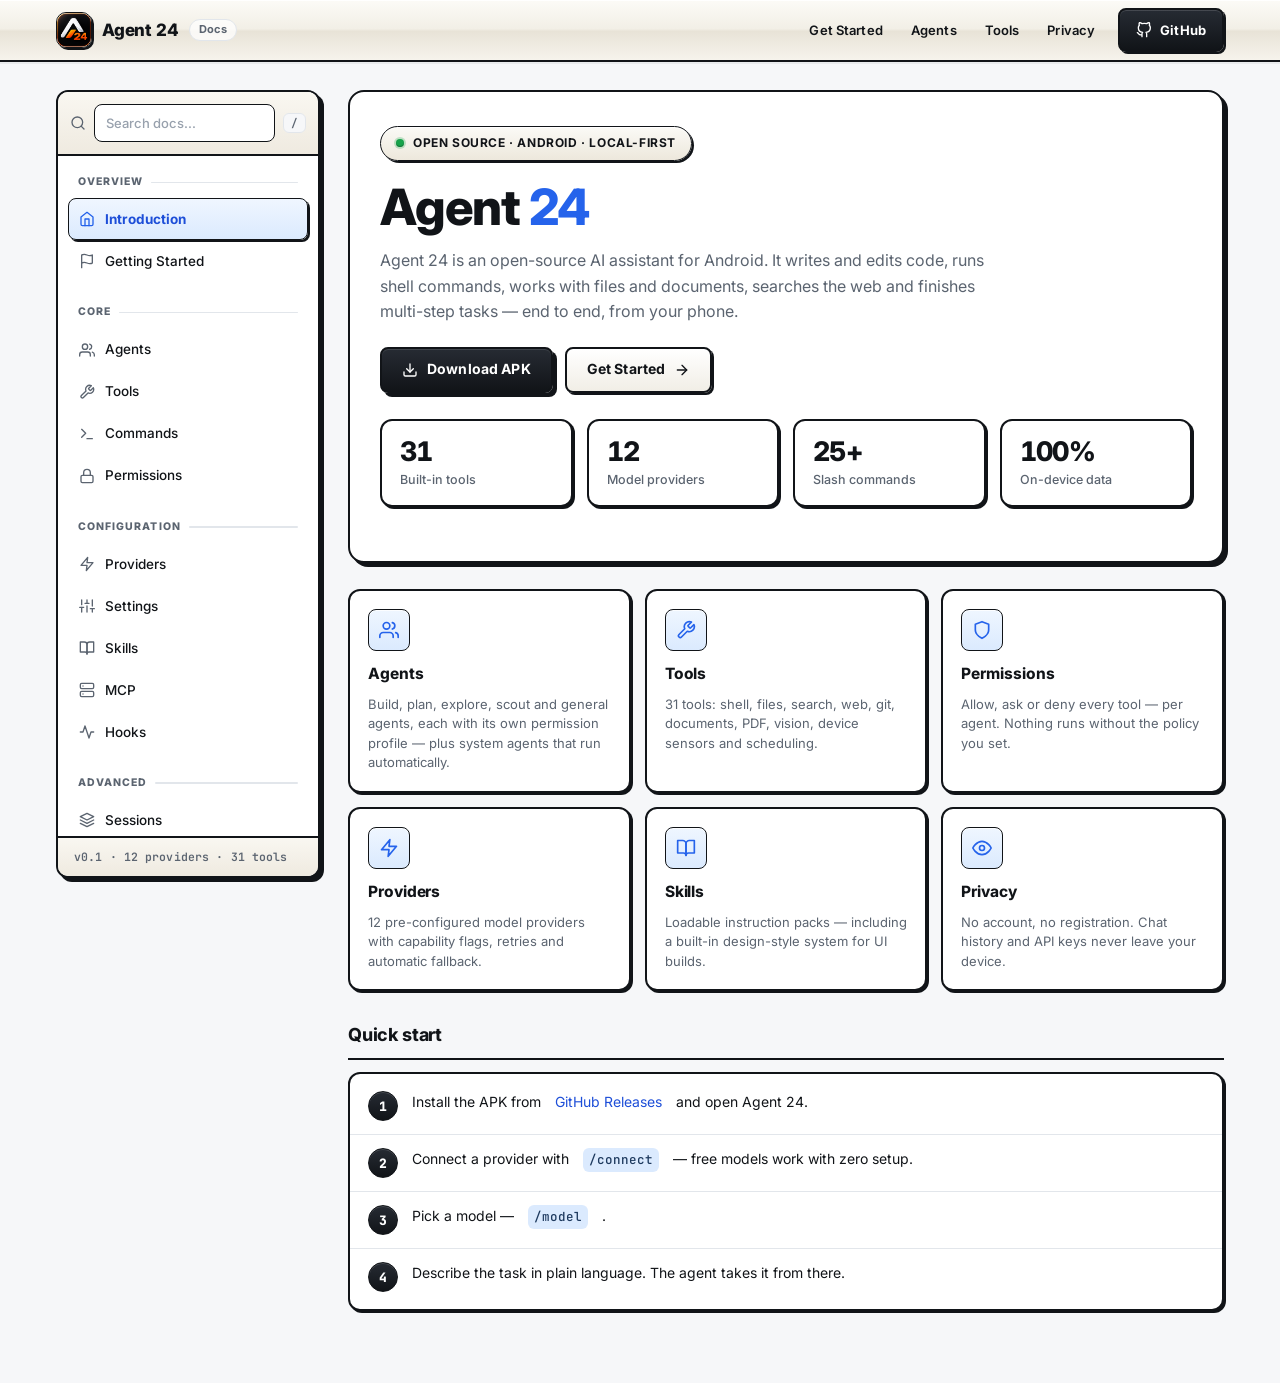
==== commit 94a6222a: "Repo polish for v0.1: FAQ accuracy, CONTRIBUTING, issue template, site sync - FAQ: soften absolute n" ====
--- a/site/index.html
+++ b/site/index.html
@@ -3,22 +3,24 @@
 <head>
 <meta charset="UTF-8">
 <meta name="viewport" content="width=device-width, initial-scale=1.0">
-<title>Agent 24 — Documentation</title>
-<meta name="description" content="Agent 24 — autonomous AI coding & technical assistant for Android. Full documentation.">
-<meta name="theme-color" content="#eef1f8">
-<meta property="og:title" content="Agent 24 — Documentation">
-<meta property="og:description" content="Autonomous AI coding & technical assistant for Android — agents, tools, permissions, providers and more.">
+<title>Agent 24 — AI Coding Assistant for Android</title>
+<meta name="description" content="Agent 24 is an open-source AI assistant for Android. It writes and edits code, runs shell commands, works with files and documents, and finishes multi-step tasks — local-first, no accounts.">
+<meta name="theme-color" content="#F6F7F9">
+<meta property="og:title" content="Agent 24 — AI Coding Assistant for Android">
+<meta property="og:description" content="Open-source, local-first AI assistant for Android: 31 tools, 12 model providers, agents, permissions and a full terminal.">
 <meta property="og:type" content="website">
 <meta property="og:url" content="https://foysalahammad.github.io/agent24/">
-<link rel="icon" href="data:image/svg+xml,%3Csvg xmlns='http://www.w3.org/2000/svg' viewBox='0 0 64 64'%3E%3Cdefs%3E%3ClinearGradient id='g' x1='0' y1='0' x2='1' y2='1'%3E%3Cstop offset='0' stop-color='%234f46e5'/%3E%3Cstop offset='1' stop-color='%239333ea'/%3E%3C/linearGradient%3E%3C/defs%3E%3Crect width='64' height='64' rx='16' fill='url(%23g)'/%3E%3Ctext x='32' y='42' font-family='Inter,Arial,sans-serif' font-size='26' font-weight='800' fill='white' text-anchor='middle'%3EA24%3C/text%3E%3C/svg%3E">
+<meta property="og:image" content="https://foysalahammad.github.io/agent24/logo.png">
+<link rel="icon" type="image/png" href="logo.png">
+<link rel="apple-touch-icon" href="logo.png">
 <link rel="canonical" href="https://foysalahammad.github.io/agent24/">
 <link rel="stylesheet" href="style.css">
-<link href="https://fonts.googleapis.com/css2?family=Inter:wght@400;500;600;700;800&family=JetBrains+Mono:wght@400;500&display=swap" rel="stylesheet">
+<link href="https://fonts.googleapis.com/css2?family=Inter:wght@400;500;600;700;800&family=JetBrains+Mono:wght@400;500;600&display=swap" rel="stylesheet">
 </head>
 <body>
 
 <svg xmlns="http://www.w3.org/2000/svg" style="display:none" aria-hidden="true">
-  <symbol id="i-heart" viewBox="0 0 24 24"><path d="M20.8 4.6a5.5 5.5 0 0 0-7.8 0L12 5.6l-1-1a5.5 5.5 0 0 0-7.8 7.8l1 1L12 21l7.8-7.6 1-1a5.5 5.5 0 0 0 0-7.8z"/></symbol><symbol id="i-home" viewBox="0 0 24 24"><path d="M3 9l9-7 9 7v11a2 2 0 0 1-2 2H5a2 2 0 0 1-2-2z"/><path d="M9 22V12h6v10"/></symbol>
+  <symbol id="i-home" viewBox="0 0 24 24"><path d="M3 9l9-7 9 7v11a2 2 0 0 1-2 2H5a2 2 0 0 1-2-2z"/><path d="M9 22V12h6v10"/></symbol>
   <symbol id="i-flag" viewBox="0 0 24 24"><path d="M4 15s1-1 4-1 5 2 8 2 4-1 4-1V3s-1 1-4 1-5-2-8-2-4 1-4 1z"/><line x1="4" y1="22" x2="4" y2="15"/></symbol>
   <symbol id="i-users" viewBox="0 0 24 24"><path d="M17 21v-2a4 4 0 0 0-4-4H5a4 4 0 0 0-4 4v2"/><circle cx="9" cy="7" r="4"/><path d="M23 21v-2a4 4 0 0 0-3-3.87"/><path d="M16 3.13a4 4 0 0 1 0 7.75"/></symbol>
   <symbol id="i-tool" viewBox="0 0 24 24"><path d="M14.7 6.3a1 1 0 0 0 0 1.4l1.6 1.6a1 1 0 0 0 1.4 0l3.77-3.77a6 6 0 0 1-7.94 7.94l-6.91 6.91a2.12 2.12 0 0 1-3-3l6.91-6.91a6 6 0 0 1 7.94-7.94l-3.76 3.76z"/></symbol>
@@ -36,27 +38,28 @@
   <symbol id="i-github" viewBox="0 0 24 24"><path d="M9 19c-5 1.5-5-2.5-7-3m14 6v-3.87a3.37 3.37 0 0 0-.94-2.61c3.14-.35 6.44-1.54 6.44-7A5.44 5.44 0 0 0 20 4.77 5.07 5.07 0 0 0 19.91 1S18.73.65 16 2.48a13.38 13.38 0 0 0-7 0C6.27.65 5.09 1 5.09 1A5.07 5.07 0 0 0 5 4.77a5.44 5.44 0 0 0-1.5 3.78c0 5.42 3.3 6.61 6.44 7A3.37 3.37 0 0 0 9 18.13V22"/></symbol>
   <symbol id="i-arrow" viewBox="0 0 24 24"><line x1="5" y1="12" x2="19" y2="12"/><polyline points="12 5 19 12 12 19"/></symbol>
   <symbol id="i-check" viewBox="0 0 24 24"><polyline points="20 6 9 17 4 12"/></symbol>
-  <symbol id="i-x" viewBox="0 0 24 24"><line x1="18" y1="6" x2="6" y2="18"/><line x1="6" y1="6" x2="18" y2="18"/></symbol>
   <symbol id="i-shield" viewBox="0 0 24 24"><path d="M12 22s8-4 8-10V5l-8-3-8 3v7c0 6 8 10 8 10z"/></symbol>
+  <symbol id="i-cpu" viewBox="0 0 24 24"><rect x="4" y="4" width="16" height="16" rx="2"/><rect x="9" y="9" width="6" height="6"/><line x1="9" y1="1" x2="9" y2="4"/><line x1="15" y1="1" x2="15" y2="4"/><line x1="9" y1="20" x2="9" y2="23"/><line x1="15" y1="20" x2="15" y2="23"/><line x1="20" y1="9" x2="23" y2="9"/><line x1="20" y1="14" x2="23" y2="14"/><line x1="1" y1="9" x2="4" y2="9"/><line x1="1" y1="14" x2="4" y2="14"/></symbol>
+  <symbol id="i-download" viewBox="0 0 24 24"><path d="M21 15v4a2 2 0 0 1-2 2H5a2 2 0 0 1-2-2v-4"/><polyline points="7 10 12 15 17 10"/><line x1="12" y1="15" x2="12" y2="3"/></symbol>
+  <symbol id="i-eye" viewBox="0 0 24 24"><path d="M1 12s4-8 11-8 11 8 11 8-4 8-11 8-11-8-11-8z"/><circle cx="12" cy="12" r="3"/></symbol>
 </svg>
 
-<header class="topbar glass">
+<header class="topbar">
   <div class="topbar-inner">
     <button class="menu-btn" id="menuBtn" aria-label="Menu"><svg class="i"><use href="#i-menu"/></svg></button>
-    <a href="#home" class="brand"><span class="brand-mark">A24</span> Agent 24 <span class="brand-sub">Docs</span></a>
+    <a href="#home" class="brand"><img class="brand-logo" src="logo.png" alt="" width="36" height="36"> Agent 24 <span class="brand-sub">Docs</span></a>
     <nav class="topnav">
       <a href="#getting-started">Get Started</a>
       <a href="#agents">Agents</a>
       <a href="#tools">Tools</a>
       <a href="#privacy">Privacy</a>
-      <a href="#support">Support</a>
       <a href="https://github.com/FoysalAhammad/agent24" class="github-link" target="_blank" rel="noopener"><svg class="i i-sm"><use href="#i-github"/></svg> GitHub</a>
     </nav>
   </div>
 </header>
 
 <div class="layout">
-  <aside class="sidebar glass" id="sidebar">
+  <aside class="sidebar" id="sidebar">
     <div class="search-wrap">
       <svg class="i i-sm search-ico"><use href="#i-search"/></svg>
       <input type="search" id="search" placeholder="Search docs..." autocomplete="off">
@@ -84,88 +87,126 @@
         <a href="#sessions" class="nav-link"><svg class="i i-sm"><use href="#i-layers"/></svg>Sessions</a>
         <a href="#troubleshooting" class="nav-link"><svg class="i i-sm"><use href="#i-help"/></svg>Troubleshooting</a>
         <a href="#privacy" class="nav-link"><svg class="i i-sm"><use href="#i-shield"/></svg>Privacy Policy</a>
-        <a href="#support" class="nav-link"><svg class="i i-sm"><use href="#i-heart"/></svg>Support</a>
       </div>
     </nav>
     <div class="sidebar-footer">
-      <div class="ver">v1.0 &middot; 13 providers &middot; 31 tools</div>
+      <div class="ver">v0.1 · 12 providers · 31 tools</div>
     </div>
   </aside>
   <div class="overlay" id="overlay"></div>
 
   <main class="content" id="content">
-    <noscript><p class="noscript">This docs site needs JavaScript for navigation. Full content is in the repository.</p></noscript>
-
+    <noscript><p class="noscript">This documentation site requires JavaScript for navigation. The full content is available in the repository.</p></noscript>
+
+    <!-- ════════════ INTRODUCTION ════════════ -->
     <section id="home" class="page active">
       <div class="hero">
-        <div class="hero-badge glass">Autonomous &middot; Android &middot; Local-first</div>
+        <div class="hero-badge">Open source · Android · Local-first</div>
         <h1>Agent <span class="grad">24</span></h1>
-        <p class="lead">An autonomous AI coding &amp; technical assistant for Android — a terminal-based agent that reads, writes, edits and runs code, browses the web, and completes multi-step tasks on its own.</p>
+        <p class="lead">Agent 24 is an open-source AI assistant for Android. It writes and edits code, runs shell commands, works with files and documents, searches the web and finishes multi-step tasks — end to end, from your phone.</p>
         <div class="hero-actions">
-          <a class="btn btn-primary" href="#getting-started">Get Started <svg class="i i-sm"><use href="#i-arrow"/></svg></a>
-          <a class="btn btn-ghost glass" href="#tools">Explore Tools</a>
+          <a class="btn btn-primary" href="https://github.com/FoysalAhammad/agent24/releases" target="_blank" rel="noopener"><svg class="i i-sm"><use href="#i-download"/></svg> Download APK</a>
+          <a class="btn btn-ghost" href="#getting-started">Get Started <svg class="i i-sm"><use href="#i-arrow"/></svg></a>
         </div>
         <div class="stats">
-          <div class="stat glass"><b>31</b><span>Built-in tools</span></div>
-          <div class="stat glass"><b>13</b><span>Providers</span></div>
-          <div class="stat glass"><b>25+</b><span>Commands</span></div>
-          <div class="stat glass"><b>6</b><span>Agents</span></div>
+          <div class="stat"><b>31</b><span>Built-in tools</span></div>
+          <div class="stat"><b>12</b><span>Model providers</span></div>
+          <div class="stat"><b>25+</b><span>Slash commands</span></div>
+          <div class="stat"><b>100%</b><span>On-device data</span></div>
         </div>
       </div>
-      <div class="card-grid">
-        <a class="card glass" href="#agents"><div class="card-ico"><svg class="i"><use href="#i-users"/></svg></div><h3>Agents</h3><p>Build, plan, explore, scout and system agents — each with its own permission profile.</p></a>
-        <a class="card glass" href="#tools"><div class="card-ico"><svg class="i"><use href="#i-tool"/></svg></div><h3>Tools</h3><p>31 tools: shell, files, search, web, git, documents, vision, device sensors and more.</p></a>
-        <a class="card glass" href="#permissions"><div class="card-ico"><svg class="i"><use href="#i-shield"/></svg></div><h3>Permissions</h3><p>Allow / ask / deny gates on every tool, per agent — full control over what runs.</p></a>
-        <a class="card glass" href="#providers"><div class="card-ico"><svg class="i"><use href="#i-zap"/></svg></div><h3>Providers</h3><p>13 pre-configured model providers with auto-fallback and retry logic.</p></a>
+
+      <div class="bento">
+        <a class="card" href="#agents">
+          <div class="card-ico"><svg class="i"><use href="#i-users"/></svg></div>
+          <h3>Agents</h3>
+          <p>Build, plan, explore, scout and general agents, each with its own permission profile — plus system agents that run automatically.</p>
+        </a>
+        <a class="card" href="#tools">
+          <div class="card-ico"><svg class="i"><use href="#i-tool"/></svg></div>
+          <h3>Tools</h3>
+          <p>31 tools: shell, files, search, web, git, documents, PDF, vision, device sensors and scheduling.</p>
+        </a>
+        <a class="card" href="#permissions">
+          <div class="card-ico"><svg class="i"><use href="#i-shield"/></svg></div>
+          <h3>Permissions</h3>
+          <p>Allow, ask or deny every tool — per agent. Nothing runs without the policy you set.</p>
+        </a>
+        <a class="card" href="#providers">
+          <div class="card-ico"><svg class="i"><use href="#i-zap"/></svg></div>
+          <h3>Providers</h3>
+          <p>12 pre-configured model providers with capability flags, retries and automatic fallback.</p>
+        </a>
+        <a class="card" href="#skills">
+          <div class="card-ico"><svg class="i"><use href="#i-book"/></svg></div>
+          <h3>Skills</h3>
+          <p>Loadable instruction packs — including a built-in design-style system for UI builds.</p>
+        </a>
+        <a class="card" href="#privacy">
+          <div class="card-ico"><svg class="i"><use href="#i-eye"/></svg></div>
+          <h3>Privacy</h3>
+          <p>No account, no registration. Chat history and API keys never leave your device.</p>
+        </a>
       </div>
+
       <h2>Quick start</h2>
-      <ol class="steps glass">
-        <li>Connect a provider — <code>/connect</code></li>
-        <li>Pick a model — <code>/model</code></li>
-        <li>Start a task: just type what you want built.</li>
+      <ol class="steps">
+        <li>Install the APK from <a href="https://github.com/FoysalAhammad/agent24/releases" target="_blank" rel="noopener">GitHub Releases</a> and open Agent 24.</li>
+        <li>Connect a provider with <code>/connect</code> — free models work with zero setup.</li>
+        <li>Pick a model — <code>/model</code>.</li>
+        <li>Describe the task in plain language. The agent takes it from there.</li>
       </ol>
     </section>
 
+    <!-- ════════════ GETTING STARTED ════════════ -->
     <section id="getting-started" class="page">
       <h1>Getting Started</h1>
-      <p class="lead-sm">Three minutes from install to your first completed task.</p>
-      <h2>1. Install &amp; open</h2>
-      <p>Install Agent 24, open it, and grant the accessibility permission when prompted (required for screen understanding and UI dumping).</p>
+      <p class="lead-sm">From install to your first completed task in about three minutes.</p>
+
+      <h2>1. Install</h2>
+      <p>Download the latest APK from <a href="https://github.com/FoysalAhammad/agent24/releases" target="_blank" rel="noopener">GitHub Releases</a>, install it and open the app. When prompted, grant the accessibility permission — it is required for screen understanding and UI dumping. No account or sign-up is needed.</p>
+
       <h2>2. Connect a provider</h2>
-      <p>Run <code>/connect</code> and pick from 13 pre-configured providers — OpenCode Zen, Pollinations (free), OpenAI, Anthropic, Google, Groq, DeepSeek, Mistral, xAI, Together, OpenRouter, HuggingFace, GitHub Models. Free options work with zero setup.</p>
+      <p>Run <code>/connect</code> and choose one of the 12 pre-configured providers (see <a href="#providers">Providers</a>). Free-tier models are available out of the box; paid providers only need an API key, entered once and stored in the Android Keystore.</p>
+
       <h2>3. Choose a model</h2>
-      <p><code>/model</code> lists every model of the connected provider with capability flags: <em>supportsTools</em>, <em>supportsImages</em>, <em>supportsReasoning</em>, <em>supportsStreaming</em>.</p>
+      <p><code>/model</code> lists every model of the connected provider together with its capability flags: <em>supportsTools</em>, <em>supportsImages</em>, <em>supportsReasoning</em> and <em>supportsStreaming</em>.</p>
+
       <h2>4. Start working</h2>
-      <p>Just type the task in natural language:</p>
+      <p>Describe the task in natural language — in English, Bangla or Banglish:</p>
       <div class="code"><pre>&gt; build a calculator app with history
 &gt; find every TODO in src/ and summarize
-&gt; refactor utils.js and run the tests</pre></div>
+&gt; refactor utils.js and run the tests
+&gt; make me a PDF invoice from this data</pre></div>
+
       <h2>Keyboard</h2>
-      <div class="table-wrap glass"><table>
+      <div class="table-wrap"><table>
         <thead><tr><th>Key</th><th>Action</th></tr></thead>
         <tbody>
-          <tr><td><code>/</code></td><td>Focus search / command palette</td></tr>
-          <tr><td><code>Ctrl/Cmd + K</code></td><td>Command palette</td></tr>
+          <tr><td><code>/</code></td><td>Open the command palette</td></tr>
           <tr><td><code>Esc</code></td><td>Close overlay / cancel</td></tr>
         </tbody>
       </table></div>
     </section>
 
+    <!-- ════════════ AGENTS ════════════ -->
     <section id="agents" class="page">
       <h1>Agents</h1>
-      <p class="lead-sm">Primary/sub agents you select, plus system agents that trigger automatically.</p>
-      <div class="table-wrap glass"><table>
+      <p class="lead-sm">Selectable primary and sub-agents, plus system agents that trigger automatically.</p>
+
+      <div class="table-wrap"><table>
         <thead><tr><th>Agent</th><th>Mode</th><th>Permissions</th><th>Description</th></tr></thead>
         <tbody>
-          <tr><td><b>build</b></td><td><span class="pill pill-green">primary</span></td><td><code>*: allow</code></td><td>Default agent, full access</td></tr>
-          <tr><td><b>plan</b></td><td><span class="pill pill-green">primary</span></td><td><code>edit: ask, bash: ask</code></td><td>Read-only analysis</td></tr>
-          <tr><td><b>general</b></td><td><span class="pill pill-blue">subagent</span></td><td><code>*: allow</code></td><td>General multi-step tasks</td></tr>
+          <tr><td><b>build</b></td><td><span class="pill pill-green">primary</span></td><td><code>*: allow</code></td><td>Default agent, full tool access</td></tr>
+          <tr><td><b>plan</b></td><td><span class="pill pill-green">primary</span></td><td><code>edit: ask, bash: ask</code></td><td>Read-only analysis, confirms edits</td></tr>
+          <tr><td><b>general</b></td><td><span class="pill pill-blue">subagent</span></td><td><code>*: allow</code></td><td>General-purpose multi-step tasks</td></tr>
           <tr><td><b>explore</b></td><td><span class="pill pill-blue">subagent</span></td><td><code>read-only set</code></td><td>Fast codebase exploration</td></tr>
-          <tr><td><b>scout</b></td><td><span class="pill pill-blue">subagent</span></td><td><code>read/web only</code></td><td>External docs &amp; research</td></tr>
-        </tbody>
-      </table></div>
+          <tr><td><b>scout</b></td><td><span class="pill pill-blue">subagent</span></td><td><code>read/web only</code></td><td>External docs &amp; dependency research</td></tr>
+        </tbody>
+      </table></div>
+
       <h2>System agents</h2>
-      <div class="table-wrap glass"><table>
+      <div class="table-wrap"><table>
         <thead><tr><th>Agent</th><th>Trigger</th><th>Purpose</th></tr></thead>
         <tbody>
           <tr><td>compaction</td><td>Tokens &gt; 80%</td><td>Context summarization</td></tr>
@@ -173,8 +214,9 @@
           <tr><td>summary</td><td>Session switch</td><td>Conversation summary</td></tr>
         </tbody>
       </table></div>
+
       <h2>Permission matrix</h2>
-      <div class="table-wrap glass"><table class="matrix">
+      <div class="table-wrap"><table class="matrix">
         <thead><tr><th>Tool</th><th>build</th><th>plan</th><th>general</th><th>explore</th><th>scout</th></tr></thead>
         <tbody>
           <tr><td>read</td><td><span class="perm perm-ok">allow</span></td><td><span class="perm perm-ok">allow</span></td><td><span class="perm perm-ok">allow</span></td><td><span class="perm perm-ok">allow</span></td><td><span class="perm perm-ok">allow</span></td></tr>
@@ -186,95 +228,146 @@
           <tr><td>task / question</td><td><span class="perm perm-ok">allow</span></td><td><span class="perm perm-ok">allow</span></td><td><span class="perm perm-ok">allow</span></td><td><span class="perm perm-no">deny</span></td><td><span class="perm perm-no">deny</span></td></tr>
         </tbody>
       </table></div>
-      <p class="legend">allow = run silently &middot; ask = confirm popup &middot; deny = blocked</p>
-    </section>
-
+      <p class="legend">allow = runs silently · ask = confirmation popup · deny = blocked</p>
+    </section>
+
+    <!-- ════════════ TOOLS ════════════ -->
     <section id="tools" class="page">
       <h1>Tools</h1>
-      <p class="lead-sm">31 built-in tools. Every tool takes a JSON parameter map.</p>
-      <div class="table-wrap glass"><table>
-        <thead><tr><th>#</th><th>Tool</th><th>Class</th><th>Description</th></tr></thead>
-        <tbody>
-          <tr><td>1</td><td><code>bash</code></td><td>BashTool</td><td>Execute shell commands</td></tr>
-          <tr><td>2</td><td><code>shell</code></td><td>ShellTool</td><td>Persistent shell sessions</td></tr>
-          <tr><td>3</td><td><code>read</code></td><td>ReadTool</td><td>Read file contents</td></tr>
-          <tr><td>4</td><td><code>write</code></td><td>WriteTool</td><td>Create / overwrite files</td></tr>
-          <tr><td>5</td><td><code>edit</code></td><td>EditTool</td><td>Find &amp; replace edits</td></tr>
-          <tr><td>6</td><td><code>grep</code></td><td>GrepTool</td><td>Regex content search</td></tr>
-          <tr><td>7</td><td><code>glob</code></td><td>GlobTool</td><td>Find files by pattern</td></tr>
-          <tr><td>8</td><td><code>list</code></td><td>ListTool</td><td>List directory contents</td></tr>
-          <tr><td>9</td><td><code>diff</code></td><td>DiffTool</td><td>Unified diff preview</td></tr>
-          <tr><td>10</td><td><code>apply_patch</code></td><td>ApplyPatchTool</td><td>Apply unified patches</td></tr>
-          <tr><td>11</td><td><code>webfetch</code></td><td>WebfetchTool</td><td>Fetch URL content</td></tr>
-          <tr><td>12</td><td><code>websearch</code></td><td>WebsearchTool</td><td>Search the web</td></tr>
-          <tr><td>13</td><td><code>task</code></td><td>TaskTool</td><td>Delegate to subagents</td></tr>
-          <tr><td>14</td><td><code>skill</code></td><td>SkillTool</td><td>Load specialized skills</td></tr>
-          <tr><td>15</td><td><code>question</code></td><td>QuestionTool</td><td>Interactive user prompts</td></tr>
-          <tr><td>16</td><td><code>todowrite</code></td><td>TodoWriteTool</td><td>Task list management</td></tr>
-          <tr><td>17</td><td><code>todoread</code></td><td>TodoReadTool</td><td>Read todo state</td></tr>
-          <tr><td>18</td><td><code>git</code></td><td>GitTool</td><td>Git status/diff/commit/…</td></tr>
-          <tr><td>19</td><td><code>archive</code></td><td>ArchiveTool</td><td>Zip / tar create &amp; extract</td></tr>
-          <tr><td>20</td><td><code>cv_maker</code></td><td>CvMakerTool</td><td>Generate a CV as PDF</td></tr>
-          <tr><td>21</td><td><code>docx_maker</code></td><td>DocxMakerTool</td><td>Generate Word documents</td></tr>
-          <tr><td>22</td><td><code>image_analyze</code></td><td>ImageAnalyzeTool</td><td>OCR &amp; structure analysis</td></tr>
-          <tr><td>23</td><td><code>image_describe</code></td><td>ImageDescribeTool</td><td>Describe images for the model</td></tr>
-          <tr><td>24</td><td><code>memory</code></td><td>MemoryTool</td><td>Long-term memory across sessions</td></tr>
-          <tr><td>25</td><td><code>pdf</code></td><td>PdfTool</td><td>Read / extract PDF text</td></tr>
-          <tr><td>26</td><td><code>pdf_edit</code></td><td>PdfEditTool</td><td>Edit existing PDFs</td></tr>
-          <tr><td>27</td><td><code>pdf_maker</code></td><td>PdfMakerTool</td><td>Generate PDF documents</td></tr>
-          <tr><td>28</td><td><code>schedule</code></td><td>ScheduleTool</td><td>Timed commands via alarms</td></tr>
-          <tr><td>29</td><td><code>screenshot</code></td><td>ScreenshotTool</td><td>Capture device screenshots</td></tr>
-          <tr><td>30</td><td><code>ui_dump</code></td><td>UiDumpTool</td><td>Dump the UI hierarchy</td></tr>
-          <tr><td>31</td><td><code>sensor</code></td><td>SensorTool</td><td>Read sensors &amp; control hardware (torch, vibrate, brightness, wifi…), root when needed</td></tr>
-        </tbody>
-      </table></div>
+      <p class="lead-sm">31 built-in tools. Every tool receives a JSON parameter map and passes through the permission layer first.</p>
+
+      <h2>Terminal &amp; shell</h2>
+      <div class="table-wrap"><table>
+        <thead><tr><th>Tool</th><th>Description</th></tr></thead>
+        <tbody>
+          <tr><td><code>bash</code></td><td>Execute shell commands</td></tr>
+          <tr><td><code>shell</code></td><td>Persistent shell sessions</td></tr>
+        </tbody>
+      </table></div>
+
+      <h2>Files</h2>
+      <div class="table-wrap"><table>
+        <thead><tr><th>Tool</th><th>Description</th></tr></thead>
+        <tbody>
+          <tr><td><code>read</code></td><td>Read file contents</td></tr>
+          <tr><td><code>write</code></td><td>Create or overwrite files</td></tr>
+          <tr><td><code>edit</code></td><td>Find &amp; replace edits</td></tr>
+          <tr><td><code>diff</code></td><td>Unified diff preview</td></tr>
+          <tr><td><code>apply_patch</code></td><td>Apply unified patches</td></tr>
+          <tr><td><code>archive</code></td><td>Zip / tar create &amp; extract</td></tr>
+          <tr><td><code>list</code></td><td>List directory contents</td></tr>
+        </tbody>
+      </table></div>
+
+      <h2>Search</h2>
+      <div class="table-wrap"><table>
+        <thead><tr><th>Tool</th><th>Description</th></tr></thead>
+        <tbody>
+          <tr><td><code>grep</code></td><td>Regex content search</td></tr>
+          <tr><td><code>glob</code></td><td>Find files by pattern</td></tr>
+        </tbody>
+      </table></div>
+
+      <h2>Web</h2>
+      <div class="table-wrap"><table>
+        <thead><tr><th>Tool</th><th>Description</th></tr></thead>
+        <tbody>
+          <tr><td><code>webfetch</code></td><td>Fetch URL content</td></tr>
+          <tr><td><code>websearch</code></td><td>Search the web</td></tr>
+        </tbody>
+      </table></div>
+
+      <h2>Agent &amp; workflow</h2>
+      <div class="table-wrap"><table>
+        <thead><tr><th>Tool</th><th>Description</th></tr></thead>
+        <tbody>
+          <tr><td><code>task</code></td><td>Delegate to subagents</td></tr>
+          <tr><td><code>skill</code></td><td>Load specialized skills</td></tr>
+          <tr><td><code>question</code></td><td>Interactive multi-choice prompts</td></tr>
+          <tr><td><code>todowrite</code> / <code>todoread</code></td><td>Task list management</td></tr>
+          <tr><td><code>git</code></td><td>Git status, diff, commit, branch, log</td></tr>
+          <tr><td><code>memory</code></td><td>Long-term memory across sessions</td></tr>
+          <tr><td><code>schedule</code></td><td>Timed commands via alarms</td></tr>
+        </tbody>
+      </table></div>
+
+      <h2>Documents</h2>
+      <div class="table-wrap"><table>
+        <thead><tr><th>Tool</th><th>Description</th></tr></thead>
+        <tbody>
+          <tr><td><code>pdf</code></td><td>Read / extract PDF text</td></tr>
+          <tr><td><code>pdf_edit</code></td><td>Edit existing PDFs</td></tr>
+          <tr><td><code>pdf_maker</code></td><td>Generate PDF documents</td></tr>
+          <tr><td><code>docx_maker</code></td><td>Generate Word documents</td></tr>
+          <tr><td><code>cv_maker</code></td><td>Generate a CV as PDF</td></tr>
+        </tbody>
+      </table></div>
+
+      <h2>Vision &amp; device</h2>
+      <div class="table-wrap"><table>
+        <thead><tr><th>Tool</th><th>Description</th></tr></thead>
+        <tbody>
+          <tr><td><code>image_analyze</code></td><td>OCR &amp; structure analysis</td></tr>
+          <tr><td><code>image_describe</code></td><td>Describe images for the model</td></tr>
+          <tr><td><code>screenshot</code></td><td>Capture device screenshots</td></tr>
+          <tr><td><code>ui_dump</code></td><td>Dump the UI hierarchy</td></tr>
+          <tr><td><code>sensor</code></td><td>Device sensors &amp; hardware control (torch, vibrate, brightness, Wi-Fi…) — root when available</td></tr>
+        </tbody>
+      </table></div>
+
       <h2>Execution flow</h2>
       <div class="code"><pre>user action → check permission rules
   → deny  → blocked immediately
   → ask   → confirmation popup → wait for user
   → allow → action runs</pre></div>
+
       <h2>Example calls</h2>
       <div class="code"><pre>bash    { "command": "ls -la" }
-read    { "path": "/path/to/file" }
-edit    { "path": "...", "oldString": "find", "newString": "replace" }
+read    { "file_path": "/path/to/file" }
+edit    { "file_path": "...", "old_string": "find", "new_string": "replace" }
 grep    { "pattern": "regex", "path": "/dir", "include": "*.md" }
 task    { "description": "...", "prompt": "...", "subagent_type": "explore" }</pre></div>
     </section>
 
+    <!-- ════════════ COMMANDS ════════════ -->
     <section id="commands" class="page">
       <h1>Commands</h1>
       <p class="lead-sm">25+ slash commands for session and workflow control.</p>
-      <div class="table-wrap glass"><table>
+      <div class="table-wrap"><table>
         <thead><tr><th>Command</th><th>Description</th></tr></thead>
         <tbody>
-          <tr><td><code>/new</code></td><td>Start new session</td></tr>
+          <tr><td><code>/new</code></td><td>Start a new session</td></tr>
           <tr><td><code>/clear</code></td><td>Clear chat messages</td></tr>
-          <tr><td><code>/sessions</code></td><td>Show session list</td></tr>
-          <tr><td><code>/model</code></td><td>Change AI model</td></tr>
+          <tr><td><code>/sessions</code></td><td>Show the session list</td></tr>
+          <tr><td><code>/model</code></td><td>Change the AI model</td></tr>
           <tr><td><code>/connect</code></td><td>Connect a provider</td></tr>
           <tr><td><code>/build</code> <code>/plan</code></td><td>Switch agent mode</td></tr>
-          <tr><td><code>/init</code></td><td>Initialize project</td></tr>
-          <tr><td><code>/diff</code></td><td>Show real git diff</td></tr>
-          <tr><td><code>/undo</code> <code>/redo</code></td><td>Undo / redo last tracked file change</td></tr>
-          <tr><td><code>/fork</code></td><td>Duplicate session into a copy</td></tr>
+          <tr><td><code>/init</code></td><td>Initialize a project</td></tr>
+          <tr><td><code>/cwd [path]</code></td><td>Show or set the session working directory</td></tr>
+          <tr><td><code>/diff</code></td><td>Show the real git diff</td></tr>
+          <tr><td><code>/undo</code> <code>/redo</code></td><td>Undo / redo the last tracked file change</td></tr>
+          <tr><td><code>/fork</code></td><td>Duplicate the session into a copy</td></tr>
           <tr><td><code>/review</code></td><td>Code review</td></tr>
-          <tr><td><code>/component</code></td><td>Create component</td></tr>
+          <tr><td><code>/component</code></td><td>Create a component</td></tr>
           <tr><td><code>/compact</code></td><td>Summarize context (chat history stays)</td></tr>
-          <tr><td><code>/share</code></td><td>Share via Android share sheet</td></tr>
+          <tr><td><code>/share</code></td><td>Share via the Android share sheet</td></tr>
           <tr><td><code>/skills</code></td><td>List skills</td></tr>
           <tr><td><code>/agents</code></td><td>List agents</td></tr>
           <tr><td><code>/theme</code></td><td>Change theme (picker dialog)</td></tr>
-          <tr><td><code>/export</code> <code>/import</code></td><td>Export / import session</td></tr>
+          <tr><td><code>/test</code></td><td>Run the project's test suite</td></tr>
+          <tr><td><code>/export</code> <code>/import</code></td><td>Export / import a session</td></tr>
           <tr><td><code>/help</code></td><td>Show help</td></tr>
         </tbody>
       </table></div>
     </section>
 
+    <!-- ════════════ PERMISSIONS ════════════ -->
     <section id="permissions" class="page">
       <h1>Permissions</h1>
-      <p class="lead-sm">Every tool call passes through the permission layer before executing.</p>
+      <p class="lead-sm">Every tool call passes through the permission layer before it executes.</p>
+
       <h2>Permission keys</h2>
-      <div class="table-wrap glass"><table>
+      <div class="table-wrap"><table>
         <thead><tr><th>Key</th><th>Gates</th></tr></thead>
         <tbody>
           <tr><td><code>read</code></td><td>read</td></tr>
@@ -282,53 +375,56 @@
           <tr><td><code>bash</code></td><td>bash, shell</td></tr>
           <tr><td><code>glob</code> / <code>grep</code> / <code>list</code></td><td>respective tools</td></tr>
           <tr><td><code>task</code></td><td>task</td></tr>
-          <tr><td><code>external_directory</code></td><td>any tool outside workspace</td></tr>
+          <tr><td><code>external_directory</code></td><td>any tool outside the workspace</td></tr>
           <tr><td><code>todowrite</code></td><td>todowrite, todoread</td></tr>
           <tr><td><code>webfetch</code> / <code>websearch</code></td><td>web tools</td></tr>
           <tr><td><code>skill</code> / <code>question</code></td><td>skill, question</td></tr>
           <tr><td><code>doom_loop</code></td><td>stuck-agent recovery</td></tr>
         </tbody>
       </table></div>
+
       <h2>Values</h2>
-      <div class="table-wrap glass"><table>
+      <div class="table-wrap"><table>
         <thead><tr><th>Value</th><th>Behavior</th></tr></thead>
         <tbody>
           <tr><td><span class="perm perm-ok">allow</span></td><td>Execute without asking</td></tr>
-          <tr><td><span class="perm perm-ask">ask</span></td><td>Show popup, wait for user decision</td></tr>
+          <tr><td><span class="perm perm-ask">ask</span></td><td>Show a popup, wait for the user's decision</td></tr>
           <tr><td><span class="perm perm-no">deny</span></td><td>Block execution entirely</td></tr>
         </tbody>
       </table></div>
+
       <h2>Evaluation order</h2>
-      <ol class="steps glass">
-        <li>Check agent-specific permission for the tool name</li>
-        <li>Check wildcard (<code>*</code>) permission</li>
-        <li>Default: <b>allow</b> (build) / <b>ask</b> (plan)</li>
+      <ol class="steps">
+        <li>Check the agent-specific permission for the tool name.</li>
+        <li>Check the wildcard (<code>*</code>) permission.</li>
+        <li>Default: <b>allow</b> for build, <b>ask</b> for plan.</li>
       </ol>
     </section>
 
+    <!-- ════════════ PROVIDERS ════════════ -->
     <section id="providers" class="page">
       <h1>Providers</h1>
-      <p class="lead-sm">13 pre-configured providers with capability flags and auto-fallback.</p>
-      <div class="table-wrap glass"><table>
-        <thead><tr><th>Provider</th><th>Base URL</th><th>Models</th></tr></thead>
-        <tbody>
-          <tr><td>OpenCode Zen</td><td><code>https://opencodezen.ai</code></td><td>mimo-v2.5-free, gpt-5, claude-sonnet-4</td></tr>
-          <tr><td>Pollinations</td><td><code>https://text.pollinations.ai/openai</code></td><td>openai-fast, gpt-oss-20b</td></tr>
-          <tr><td>OpenAI</td><td><code>https://api.openai.com/v1</code></td><td>gpt-4o, gpt-4o-mini, o1</td></tr>
-          <tr><td>Anthropic</td><td><code>https://api.anthropic.com/v1</code></td><td>claude-sonnet-4, claude-haiku</td></tr>
-          <tr><td>Google</td><td><code>https://generativelanguage.googleapis.com/v1beta</code></td><td>gemini-2.0-flash, gemini-1.5-pro</td></tr>
-          <tr><td>Groq</td><td><code>https://api.groq.com/openai/v1</code></td><td>llama-3.3-70b, mixtral-8x7b</td></tr>
-          <tr><td>DeepSeek</td><td><code>https://api.deepseek.com/v1</code></td><td>deepseek-chat, deepseek-coder</td></tr>
-          <tr><td>Mistral</td><td><code>https://api.mistral.ai/v1</code></td><td>mistral-large, codestral</td></tr>
-          <tr><td>xAI</td><td><code>https://api.x.ai/v1</code></td><td>grok-2, grok-2-mini</td></tr>
-          <tr><td>Together</td><td><code>https://api.together.xyz/v1</code></td><td>llama-3.3-70b, codellama</td></tr>
-          <tr><td>OpenRouter</td><td><code>https://openrouter.ai/api/v1</code></td><td>multi-provider</td></tr>
-          <tr><td>HuggingFace</td><td><code>https://api-inference.huggingface.co/v1</code></td><td>various</td></tr>
-          <tr><td>GitHub Models</td><td><code>https://models.inference.ai.azure.com</code></td><td>gpt-4o, codestral</td></tr>
-        </tbody>
-      </table></div>
+      <p class="lead-sm">12 pre-configured providers with capability flags, retries and automatic fallback. Bring your own key where needed — free options work with zero setup.</p>
+      <div class="table-wrap"><table>
+        <thead><tr><th>Provider</th><th>What you get</th></tr></thead>
+        <tbody>
+          <tr><td><b>OpenCode Zen</b></td><td>Free-tier models with zero setup — the quickest way to start</td></tr>
+          <tr><td><b>OpenAI</b></td><td>The GPT family, with tool calling and vision on supported models</td></tr>
+          <tr><td><b>Anthropic</b></td><td>The Claude family, strong at long-context coding tasks</td></tr>
+          <tr><td><b>Google Gemini</b></td><td>The Gemini family, with large context and multimodal input</td></tr>
+          <tr><td><b>DeepSeek</b></td><td>DeepSeek V4 models, cost-efficient coding</td></tr>
+          <tr><td><b>Groq</b></td><td>Extremely fast inference for open models</td></tr>
+          <tr><td><b>xAI</b></td><td>The Grok family</td></tr>
+          <tr><td><b>Meta</b></td><td>Llama models through a custom OpenAI-compatible endpoint</td></tr>
+          <tr><td><b>Alibaba (Qwen)</b></td><td>The Qwen family over an OpenAI-compatible endpoint</td></tr>
+          <tr><td><b>Ollama</b></td><td>Models running locally on your own network — fully offline</td></tr>
+          <tr><td><b>LM Studio</b></td><td>Local desktop models — fully offline</td></tr>
+          <tr><td><b>GitHub Copilot</b></td><td>Your Copilot subscription, if you already have one</td></tr>
+        </tbody>
+      </table></div>
+
       <h2>Model capabilities</h2>
-      <div class="table-wrap glass"><table>
+      <div class="table-wrap"><table>
         <thead><tr><th>Flag</th><th>Description</th></tr></thead>
         <tbody>
           <tr><td><code>supportsTools</code></td><td>Tool calling</td></tr>
@@ -337,11 +433,12 @@
           <tr><td><code>supportsStreaming</code></td><td>SSE streaming</td></tr>
         </tbody>
       </table></div>
+
       <h2>Error handling</h2>
-      <div class="table-wrap glass"><table>
+      <div class="table-wrap"><table>
         <thead><tr><th>HTTP</th><th>Type</th><th>User message</th></tr></thead>
         <tbody>
-          <tr><td>401</td><td>Authentication</td><td>Invalid API key. Check Settings &gt; Models.</td></tr>
+          <tr><td>401</td><td>Authentication</td><td>Invalid API key. Check Settings → Models.</td></tr>
           <tr><td>402</td><td>Payment</td><td>Quota exhausted. Add credits or switch provider.</td></tr>
           <tr><td>403</td><td>Access denied</td><td>No permission for this model.</td></tr>
           <tr><td>404</td><td>Not found</td><td>Model not available. Try another.</td></tr>
@@ -349,83 +446,100 @@
           <tr><td>5xx</td><td>Server error</td><td>Provider unavailable. Retrying…</td></tr>
         </tbody>
       </table></div>
-      <p><b>Retry:</b> max 3 attempts, exponential backoff 2s → 4s → 8s (429: 5s → 10s → 15s), auto-fallback to Pollinations on 4xx/5xx.</p>
-    </section>
-
+      <p><b>Retry policy:</b> up to 3 attempts with exponential backoff (2s → 4s → 8s; for 429: 5s → 10s → 15s). A failing free-tier model is automatically retried once on a backup model, with a notice in the reply.</p>
+    </section>
+
+    <!-- ════════════ SETTINGS ════════════ -->
     <section id="settings" class="page">
       <h1>Settings</h1>
-      <p class="lead-sm">Runtime configuration lives in <code>~/.config/agent24/</code>.</p>
-      <div class="table-wrap glass"><table>
+      <p class="lead-sm">Runtime configuration lives in <code>~/.config/agent24/</code> and can be edited with any file manager.</p>
+      <div class="table-wrap"><table>
         <thead><tr><th>Path</th><th>Purpose</th></tr></thead>
         <tbody>
-          <tr><td><code>agent24.json</code></td><td>Main config file</td></tr>
-          <tr><td><code>AGENTS.md</code></td><td>Base system prompt</td></tr>
+          <tr><td><code>agent24.json</code></td><td>Main configuration file</td></tr>
+          <tr><td><code>AGENTS.md</code></td><td>Base system prompt / instructions</td></tr>
+          <tr><td><code>env</code></td><td>User secrets (API keys)</td></tr>
           <tr><td><code>agents/</code></td><td>Agent prompt files</td></tr>
           <tr><td><code>skills/</code></td><td>Skill definitions</td></tr>
           <tr><td><code>commands/</code></td><td>Custom slash commands</td></tr>
           <tr><td><code>prompts/</code></td><td>Custom prompts</td></tr>
         </tbody>
       </table></div>
+
       <h2>Useful toggles</h2>
       <ul>
         <li><code>show_reasoning</code> — thinking card visibility</li>
         <li><code>auto_summarize</code> — auto-summary on session switch</li>
         <li><code>compaction_threshold</code> — token % that triggers compaction (default 80)</li>
+        <li>Reply language — mirror the user's language, or force one language</li>
         <li>Theme — change with <code>/theme</code> (picker dialog)</li>
       </ul>
       <p>See also: <a href="#skills">Skills</a>, <a href="#mcp">MCP</a>, <a href="#hooks">Hooks</a>.</p>
     </section>
 
+    <!-- ════════════ SKILLS ════════════ -->
     <section id="skills" class="page">
       <h1>Skills</h1>
-      <p class="lead-sm">Markdown instruction files loaded into the system prompt on demand.</p>
+      <p class="lead-sm">Markdown instruction packs loaded into the system prompt on demand.</p>
+
       <h2>Location</h2>
       <div class="code"><pre>~/.config/agent24/skills/&lt;name&gt;.md</pre></div>
+
       <h2>Usage</h2>
-      <p>Load with the <code>skill</code> tool or ask the agent directly — it pulls the file into context:</p>
-      <div class="code"><pre>{ "tool": "skill", "params": { "name": "settings-customization" } }</pre></div>
+      <p>Load with the <code>skill</code> tool, or just ask — the agent pulls the file into context:</p>
+      <div class="code"><pre>{ "tool": "skill", "params": { "name": "glassmorphism" } }</pre></div>
+
+      <h2>Bundled skills</h2>
+      <div class="table-wrap"><table>
+        <thead><tr><th>Skill</th><th>Purpose</th></tr></thead>
+        <tbody>
+          <tr><td><code>settings-customization</code></td><td>How to modify configuration safely</td></tr>
+          <tr><td><code>design-styles</code></td><td>Selector &amp; heuristic over the design corpus</td></tr>
+          <tr><td><code>minimalism</code> … <code>maximalism</code></td><td>10 self-contained UI design styles (bento-grid, glassmorphism, liquid-glass, claymorphism, brutalism, neumorphism, skeuomorphism, spatial-ui and more)</td></tr>
+        </tbody>
+      </table></div>
+      <p>When you ask the app to build any UI, the agent first asks you to pick one of the 10 design styles (or describe your own) and then follows that skill for the whole build. List everything with <code>/skills</code>.</p>
+
       <h2>Structure</h2>
       <ul>
-        <li>One markdown file per skill</li>
+        <li>One markdown file per skill (or a directory with <code>SKILL.md</code>)</li>
         <li>Loaded skills are listed at the bottom of the system prompt</li>
-        <li>Related assets can sit next to the file</li>
-        <li>List everything with <code>/skills</code></li>
+        <li>User-edited skill files are never overwritten by app updates</li>
       </ul>
-      <h2>Example</h2>
-      <div class="code"><pre># settings-customization
-How to modify agent24.json safely: keys, defaults,
-restart behavior and rollback steps.</pre></div>
-    </section>
-
+    </section>
+
+    <!-- ════════════ MCP ════════════ -->
     <section id="mcp" class="page">
       <h1>MCP</h1>
-      <p class="lead-sm">Model Context Protocol — connect external tool servers.</p>
+      <p class="lead-sm">Model Context Protocol — connect external tool servers to extend the agent.</p>
+
       <h2>Registering a server</h2>
       <div class="code"><pre>{
   "server": "my-server",
   "instructions": "shown to the model in the system prompt",
   "tools": [ { "name": "create_issue", "inputSchema": { ... } } ]
-}
-
-Calling any of these tools routes the result back to the model.</pre></div>
+}</pre></div>
+
       <h2>Naming</h2>
-      <p>MCP tools are prefixed with <code>mcp_{serverName}_{toolName}</code> so they never collide with built-ins.</p>
+      <p>MCP tools are prefixed with <code>mcp_{serverName}_{toolName}</code> so they never collide with built-ins:</p>
       <div class="code"><pre>mcp_github_create_issue
 mcp_slack_send_message</pre></div>
+
       <h2>Flow</h2>
-      <ol class="steps glass">
-        <li>Server registers tools &amp; instructions</li>
-        <li>Instructions join the system prompt</li>
-        <li>Tool definitions join the API tool list</li>
-        <li>Model calls <code>mcp_*</code> → routed to the server</li>
+      <ol class="steps">
+        <li>The server registers tools and instructions.</li>
+        <li>Instructions join the system prompt.</li>
+        <li>Tool definitions join the API tool list.</li>
+        <li>A model call to <code>mcp_*</code> is routed to the server.</li>
       </ol>
     </section>
 
+    <!-- ════════════ HOOKS ════════════ -->
     <section id="hooks" class="page">
       <h1>Hooks</h1>
-      <p class="lead-sm">Deterministic actions that run on lifecycle events — no model involved.</p>
-      <div class="table-wrap glass"><table>
-        <thead><tr><th>Hook</th><th>When</th></tr></thead>
+      <p class="lead-sm">Deterministic events that fire on session and tool lifecycle — no model involved.</p>
+      <div class="table-wrap"><table>
+        <thead><tr><th>Event</th><th>When</th></tr></thead>
         <tbody>
           <tr><td>session.created</td><td>New session starts</td></tr>
           <tr><td>session.loaded</td><td>Existing session opened</td></tr>
@@ -438,45 +552,30 @@
           <tr><td>permission.requested</td><td>Permission popup shown</td></tr>
         </tbody>
       </table></div>
-      <h2>Event system</h2>
-      <div class="code"><pre>session.created(sessionId)
-session.loaded(sessionId)
-session.deleted(sessionId)
-session.renamed(sessionId, newTitle)</pre></div>
-      <p>Typical uses: telemetry, auto-backup before edits, audit logging, custom notifications.</p>
-    </section>
-
+      <p>Typical uses: telemetry, auto-backup before edits, audit logging and custom notifications.</p>
+    </section>
+
+    <!-- ════════════ SESSIONS ════════════ -->
     <section id="sessions" class="page">
       <h1>Sessions</h1>
       <p class="lead-sm">Every conversation is an isolated session with its own database.</p>
+
       <h2>Lifecycle</h2>
-      <div class="code"><pre>startNewSession()  → id "session_" + timestamp → metadata → session database → event
+      <div class="code"><pre>startNewSession()  → id "session_" + timestamp → metadata → session DB → event
 loadSession(id)    → set current → load messages → update timestamp → event
-deleteSession(id)  → drop database + folders + metadata → clear memory → event</pre></div>
+deleteSession(id)  → drop DB + folders + metadata → clear memory → event</pre></div>
+
       <h2>Storage</h2>
-      <div class="table-wrap glass"><table>
+      <div class="table-wrap"><table>
         <thead><tr><th>Database</th><th>Path</th></tr></thead>
         <tbody>
           <tr><td>Session DB</td><td><code>~/.local/share/agent24/sessions/{id}/session.db</code></td></tr>
           <tr><td>Global DB</td><td><code>~/.local/share/agent24/databases/agent24_global.db</code></td></tr>
         </tbody>
       </table></div>
-      <h2>Message senders</h2>
-      <div class="table-wrap glass"><table>
-        <thead><tr><th>Value</th><th>Name</th><th>Description</th></tr></thead>
-        <tbody>
-          <tr><td>0</td><td>USER</td><td>User message</td></tr>
-          <tr><td>1</td><td>AGENT</td><td>AI response</td></tr>
-          <tr><td>2</td><td>SYSTEM</td><td>System message</td></tr>
-          <tr><td>3</td><td>COMMAND</td><td>Command output</td></tr>
-          <tr><td>4</td><td>ERROR</td><td>Error message</td></tr>
-          <tr><td>5</td><td>PERMISSION</td><td>Permission request</td></tr>
-          <tr><td>6</td><td>THINKING</td><td>Reasoning / thinking</td></tr>
-          <tr><td>7</td><td>TODO</td><td>Todo update</td></tr>
-        </tbody>
-      </table></div>
+
       <h2>Auto features</h2>
-      <div class="table-wrap glass"><table>
+      <div class="table-wrap"><table>
         <thead><tr><th>Feature</th><th>Trigger</th></tr></thead>
         <tbody>
           <tr><td>Auto-title</td><td>First user message → 3–5 word title</td></tr>
@@ -485,154 +584,120 @@
           <tr><td>Auto-queue</td><td>Session busy → queue, then drain</td></tr>
         </tbody>
       </table></div>
-      <h2>Queue</h2>
-      <p>If the session is busy, messages go into a <code>ConcurrentLinkedQueue</code> and show <i>Queued (N pending)</i> — they run right after the current task completes.</p>
-    </section>
-
+      <p>If the session is busy, messages wait in a queue and show <i>Queued (N pending)</i> — they run right after the current task completes.</p>
+    </section>
+
+    <!-- ════════════ TROUBLESHOOTING ════════════ -->
     <section id="troubleshooting" class="page">
       <h1>Troubleshooting</h1>
-      <div class="table-wrap glass"><table>
+      <div class="table-wrap"><table>
         <thead><tr><th>Symptom</th><th>Fix</th></tr></thead>
         <tbody>
-          <tr><td>401 errors</td><td>Re-enter API key: Settings &gt; Models, or <code>/connect</code></td></tr>
-          <tr><td>429 rate limit</td><td>Wait — auto backoff 5s/10s/15s; or switch provider</td></tr>
-          <tr><td>Model not responding</td><td>Try another model with <code>/model</code>; free fallback is Pollinations</td></tr>
-          <tr><td>Agent stuck in a loop</td><td>Permission key <code>doom_loop</code> triggers recovery</td></tr>
+          <tr><td>401 errors</td><td>Re-enter the API key: Settings → Models, or <code>/connect</code></td></tr>
+          <tr><td>429 rate limit</td><td>Wait — automatic backoff 5s / 10s / 15s — or switch provider</td></tr>
+          <tr><td>Model not responding</td><td>Try another model with <code>/model</code>; a free fallback is offered automatically</td></tr>
+          <tr><td>Agent stuck in a loop</td><td>The <code>doom_loop</code> permission triggers recovery</td></tr>
           <tr><td>Context too long</td><td>Run <code>/compact</code> — chat history stays</td></tr>
-          <tr><td>UI dump fails</td><td>Enable accessibility service, then retry <code>ui_dump</code></td></tr>
+          <tr><td>UI dump fails</td><td>Enable the accessibility service, then retry <code>ui_dump</code></td></tr>
           <tr><td>Command not found</td><td><code>/help</code> lists commands; custom ones live in <code>~/.config/agent24/commands/</code></td></tr>
-          <tr><td>Session feels slow</td><td>Check the queue; switch to a faster model (e.g. <code>openai-fast</code>)</td></tr>
-        </tbody>
-      </table></div>
-      <h2>Still stuck?</h2>
-      <p>Open a session and ask — the agent can read its own logs via <code>bash</code> and the global database at <code>~/.local/share/agent24/databases/</code>.</p>
-      <div class="footer-cta glass">
-        <p><b>Agent 24</b> — built by <a href="https://github.com/FoysalAhammad" target="_blank" rel="noopener">Foysal Ahammad</a></p>
-        <p class="muted">Source &amp; issues: <a href="https://github.com/FoysalAhammad/agent24" target="_blank" rel="noopener">github.com/FoysalAhammad/agent24</a></p>
+          <tr><td>Session feels slow</td><td>Check the queue; switch to a faster model with <code>/model</code></td></tr>
+        </tbody>
+      </table></div>
+
+      <div class="footer-cta">
+        <p><b>Agent 24</b> is free and open source under the MIT license.</p>
+        <p class="muted">Source code and issue tracking live on GitHub.</p>
         <div class="footer-links">
           <a href="https://github.com/FoysalAhammad/agent24" target="_blank" rel="noopener">Repository</a>
           <a href="https://github.com/FoysalAhammad/agent24/issues" target="_blank" rel="noopener">Issues</a>
           <a href="https://github.com/FoysalAhammad/agent24/blob/main/LICENSE" target="_blank" rel="noopener">MIT License</a>
-          <a href="#support">Support</a>
           <a href="https://foysalahammad.github.io/agent24/">Docs</a>
         </div>
       </div>
-
-    </section>
-
+    </section>
+
+    <!-- ════════════ PRIVACY ════════════ -->
     <section id="privacy" class="page">
       <h1>Privacy Policy</h1>
-      <p class="lead-sm">Last updated 8 October 2025 · Version 1.0 · <a href="mailto:foysalahammad@gmail.com">foysalahammad@gmail.com</a></p>
-
-      <p><b>Agent24</b> is an open-source Android AI agent. This page explains what data the app handles, why, and what control you have. <b>We do not sell data. We do not run our own servers for your conversations.</b></p>
+      <p class="lead-sm">Effective 10 October 2026 · Version 2.0 · Privacy contact: <a href="https://github.com/FoysalAhammad/agent24/issues" target="_blank" rel="noopener">GitHub Issues</a></p>
+
+      <p>This is the privacy policy of <b>Agent 24</b> ("the app"), an open-source Android application. It explains what user data the app accesses, collects, uses, handles and shares; with whom; and what control you have. The same policy is available inside the app (first-launch consent screen and Drawer → Privacy Policy). <b>We do not sell personal or sensitive user data.</b> Your conversations never pass through servers run by the project.</p>
+
+      <h2>Consent</h2>
+      <p>On first launch the app shows this policy and asks for your consent before anything is collected. You must tap <b>I Agree &amp; Continue</b> to proceed. Android runtime permissions (accessibility, camera and similar) are requested only when a feature you choose actually needs them.</p>
 
       <h2>Data the app handles</h2>
-      <div class="table-wrap glass"><table>
+      <div class="table-wrap"><table>
         <thead><tr><th>Data</th><th>Where it lives</th><th>Why</th><th>Shared with</th></tr></thead>
         <tbody>
-          <tr><td>Chat history</td><td>On-device SQLite (app-private)</td><td>Conversation context, export</td><td>Never, unless you export</td></tr>
-          <tr><td>AI API keys</td><td>Android Keystore + encrypted prefs</td><td>Authenticate to your provider</td><td>Only the provider you configured</td></tr>
-          <tr><td>Your prompts</td><td>Sent to the provider you chose</td><td>To get a model reply</td><td><b>Only</b> that provider</td></tr>
-          <tr><td>Device info</td><td>On-device</td><td>Compatibility + crash diagnosis</td><td>Never</td></tr>
-          <tr><td>Crash logs (optional)</td><td>On-device, opt-in</td><td>Bug fixing</td><td>Optional, opt-in only</td></tr>
-          <tr><td>Analytics (optional)</td><td>On-device, opt-in</td><td>Improving the app</td><td>Optional, opt-in only</td></tr>
-        </tbody>
-      </table></div>
-      <p><b>No account. No registration. No advertising ID. No data broker.</b></p>
+          <tr><td>Chat history</td><td>On-device SQLite, app-private storage</td><td>Conversation context and export</td><td>Never, unless you export it yourself</td></tr>
+          <tr><td>AI API keys</td><td>Android Keystore + AES-256-GCM</td><td>Authenticate with your chosen provider</td><td>Only that provider</td></tr>
+          <tr><td>Your prompts and conversation context</td><td>Sent to the provider you selected</td><td>To obtain a model reply</td><td><b>Only</b> that provider — its privacy policy governs the transfer</td></tr>
+          <tr><td>Files you open or create</td><td>The folders you choose on your device</td><td>Task execution</td><td>Never, unless you export or share them</td></tr>
+          <tr><td>Screenshots, UI dumps, sensor readings (including location where the device allows it)</td><td>Collected only while a session runs and only when you request a task that needs them</td><td>To complete that task; results may be sent to your chosen AI provider as tool output</td><td>That provider only; never linked to device identifiers</td></tr>
+          <tr><td>Device and compatibility information</td><td>On-device</td><td>Crash diagnosis</td><td>Never uploaded unless you opt in</td></tr>
+          <tr><td>Crash logs / usage analytics</td><td>On-device, opt-in, off by default</td><td>Bug fixing</td><td>Only if you choose to send them</td></tr>
+        </tbody>
+      </table></div>
+      <p><b>No account. No registration. No advertising identifier. No data broker.</b></p>
+
+      <h2>Persistent device identifiers</h2>
+      <p>The app does <b>not</b> collect or use IMEI, IMSI, SIM serial numbers, the Android Advertising ID (AAID) or the App Set ID, and does <b>not</b> link any persistent device identifier to personal or sensitive user data or to resettable device identifiers.</p>
 
       <h2>What is sent to AI providers</h2>
-      <p>When you send a message, the app forwards your message text, the conversation context and any tool results the model requested to the <b>provider you selected</b> in Settings &rarr; Models, over <b>TLS 1.3</b>. Each provider's own privacy policy governs that transfer. We do not relay through our own servers.</p>
-      <p>You can delete your API key at any time (Settings &rarr; Models &rarr; Remove), which stops all further calls.</p>
+      <p>When you send a message, the app forwards the message text, conversation context and any tool results the model requested to the <b>provider you selected</b> in Settings → Models, over TLS. Each provider's own privacy policy governs that transfer. The project does not relay conversations through its own servers. Removing your API key (Settings → Models → Remove) stops all further calls.</p>
+
+      <h2>Third-party code and advertising</h2>
+      <p>Components bundled with the app (PDF processing, on-device OCR, the terminal runtime) operate entirely on your device. No embedded SDK sells personal or sensitive user data from this app. When advertisements are shown, they are delivered through the project's own signed remote configuration — no third-party advertising SDK is embedded, no advertising identifier is collected, and no cross-app advertising profile is built.</p>
 
       <h2>Security measures</h2>
-      <div class="table-wrap glass"><table>
+      <div class="table-wrap"><table>
         <thead><tr><th>Layer</th><th>Protection</th></tr></thead>
         <tbody>
-          <tr><td>API keys at rest</td><td>Android Keystore + AES-256-GCM</td></tr>
+          <tr><td>API keys at rest</td><td>Android Keystore + AES-256-GCM (hardware-backed where available)</td></tr>
           <tr><td>Chat database</td><td>App-private storage, readable only by this app</td></tr>
-          <tr><td>Network</td><td>HTTPS / TLS 1.3, certificate pinning</td></tr>
-          <tr><td>APK integrity</td><td>SHA-512 dex fingerprint + certificate pinning + native self-test</td></tr>
-          <tr><td>Install integrity</td><td>Signature verification, repackaging detection</td></tr>
+          <tr><td>Network</td><td>HTTPS / TLS with certificate pinning</td></tr>
+          <tr><td>APK integrity</td><td>Dex fingerprint + certificate pinning + native self-test</td></tr>
+          <tr><td>Remote configuration</td><td>Ed25519-signed payloads, verified before use</td></tr>
           <tr><td>Root / hook detection</td><td>Warns only — never uploads anything</td></tr>
         </tbody>
       </table></div>
 
+      <h2>Retention and deletion</h2>
+      <p>Your data stays on your device for as long as you keep it. The project retains nothing on its own servers, and no account exists — so there is no server-side copy to delete. You can delete everything at any time:</p>
+      <ul>
+        <li><b>In-app:</b> Settings → Delete All Data</li>
+        <li><b>Full removal:</b> uninstall the app — app-private data is removed with it</li>
+        <li><b>Keep a copy:</b> Settings → Export Data (Markdown / JSON) before deleting</li>
+      </ul>
+
       <h2>Your rights</h2>
-      <div class="table-wrap glass"><table>
+      <div class="table-wrap"><table>
         <thead><tr><th>Right</th><th>How</th></tr></thead>
         <tbody>
-          <tr><td>See your data</td><td>Settings &rarr; Export Data (Markdown / JSON)</td></tr>
-          <tr><td>Delete your data</td><td>Settings &rarr; Delete All Data, or simply uninstall</td></tr>
-          <tr><td>Stop analytics</td><td>Settings &rarr; Privacy &rarr; Analytics off (default is off)</td></tr>
-          <tr><td>Remove API keys</td><td>Settings &rarr; Models &rarr; Remove</td></tr>
+          <tr><td>See your data</td><td>Settings → Export Data (Markdown / JSON)</td></tr>
+          <tr><td>Delete your data</td><td>Settings → Delete All Data, or simply uninstall</td></tr>
+          <tr><td>Stop analytics</td><td>Settings → Privacy → Analytics off (default is off)</td></tr>
+          <tr><td>Remove API keys</td><td>Settings → Models → Remove</td></tr>
           <tr><td>Withdraw consent</td><td>Uninstall — no server-side copy exists</td></tr>
         </tbody>
       </table></div>
+      <p>If you are in the European Union, the United Kingdom or Switzerland, you may also exercise the rights granted by applicable data-protection law (including access, rectification, erasure, restriction and objection) through the contact channels below. The app processes personal data only for purposes reasonably expected by you — completing the tasks you request — and does not sell it.</p>
 
       <h2>Children</h2>
-      <p>Agent24 is not directed at children under 13. We do not knowingly collect data from them. Recommended age rating: <b>13+</b>.</p>
+      <p>Agent 24 is not directed at children under 13, and the project does not knowingly collect data from them. Recommended content rating: <b>13+</b>.</p>
 
       <h2>Changes to this policy</h2>
-      <p>Material changes will be posted on this page with an updated date. Continued use after a change means acceptance.</p>
+      <p>Material changes are posted on this page with an updated date and a new version number. The in-app copy asks for your consent again after a version change. Continued use after a change means acceptance.</p>
 
       <h2>Contact</h2>
-      <p><b>Foysal Ahammad</b> — <a href="mailto:foysalahammad@gmail.com">foysalahammad@gmail.com</a><br>
-      <b>Repository:</b> <a href="https://github.com/FoysalAhammad/agent24" target="_blank" rel="noopener">github.com/FoysalAhammad/agent24</a><br>
-      <b>Security reports:</b> <a href="https://github.com/FoysalAhammad/agent24/security/advisories" target="_blank" rel="noopener">GitHub Security Advisories</a></p>
-      <p class="muted"><i>Effective: 8 October 2025 · License: MIT</i></p>
-    </section>
-
-    <section id="support" class="page">
-      <h1>Support the Project</h1>
-      <p class="lead-sm">Agent 24 is free and open source (MIT). If it saves you time, consider supporting its development.</p>
-
-      <div class="support-hero glass">
-        <div class="support-hero-txt">
-          <h2>Sponsor on GitHub</h2>
-          <p class="muted">The official, standard way to support <b>Foysal Ahammad</b> — contributions go directly to maintaining and improving Agent 24: new tools, more providers, better docs.</p>
-          <a class="btn btn-primary" href="https://github.com/sponsors/FoysalAhammad" target="_blank" rel="noopener">
-            <svg class="i i-sm"><use href="#i-heart"/></svg> Become a Sponsor
-          </a>
-        </div>
-        <div class="support-hero-art" aria-hidden="true"><span class="tier"><b>&#9733;</b> Sponsor</span></div>
-      </div>
-
-      <h2>Other ways to help</h2>
-      <div class="support-grid">
-        <a class="support-card glass" href="https://github.com/FoysalAhammad/agent24" target="_blank" rel="noopener">
-          <svg class="i"><use href="#i-github"/></svg>
-          <h3>Star the repository</h3>
-          <p class="muted">A star takes one second and makes the project easier to discover.</p>
-        </a>
-        <a class="support-card glass" href="https://github.com/FoysalAhammad/agent24/issues" target="_blank" rel="noopener">
-          <svg class="i"><use href="#i-activity"/></svg>
-          <h3>Report issues</h3>
-          <p class="muted">Bug reports and feature requests shape the roadmap.</p>
-        </a>
-        <a class="support-card glass" href="https://github.com/FoysalAhammad/agent24/fork" target="_blank" rel="noopener">
-          <svg class="i"><use href="#i-layers"/></svg>
-          <h3>Fork &amp; contribute</h3>
-          <p class="muted">Pull requests are welcome — tools, skills, commands, docs.</p>
-        </a>
-        <a class="support-card glass" href="mailto:foysalahammad@gmail.com">
-          <svg class="i"><use href="#i-help"/></svg>
-          <h3>Contact</h3>
-          <p class="muted">Questions or partnership ideas — email directly.</p>
-        </a>
-      </div>
-
-      <h2>Why sponsor?</h2>
-      <div class="table-wrap glass"><table>
-        <thead><tr><th>Your support funds</th><th>What it means for you</th></tr></thead>
-        <tbody>
-          <tr><td>Maintenance &amp; bug fixes</td><td>A more stable daily driver</td></tr>
-          <tr><td>New tools &amp; providers</td><td>More capability out of the box</td></tr>
-          <tr><td>Docs &amp; examples</td><td>Easier onboarding for your team</td></tr>
-          <tr><td>Long-term upkeep</td><td>The project stays alive and free (MIT)</td></tr>
-        </tbody>
-      </table></div>
-
-      <p class="muted"><i>Sponsoring is voluntary and never unlocks paywalled features — the app stays 100% open source.</i></p>
+      <p>Privacy enquiries, requests and security reports are handled through the project's GitHub:</p>
+      <ul>
+        <li><b>Privacy enquiries:</b> <a href="https://github.com/FoysalAhammad/agent24/issues" target="_blank" rel="noopener">GitHub Issues</a></li>
+        <li><b>Security reports:</b> <a href="https://github.com/FoysalAhammad/agent24/security/advisories" target="_blank" rel="noopener">GitHub Security Advisories</a> (private reporting)</li>
+        <li><b>Repository:</b> <a href="https://github.com/FoysalAhammad/agent24" target="_blank" rel="noopener">github.com/FoysalAhammad/agent24</a></li>
+      </ul>
+      <p class="muted"><i>Effective: 10 October 2026 · Version 2.0 · License: MIT · This policy applies to the Agent 24 app and the documentation site you are reading.</i></p>
     </section>
   </main>
 </div>
--- a/site/style.css
+++ b/site/style.css
@@ -1,237 +1,547 @@
-:root{
-  --bg:#eef1f8;
-  --glass:rgba(255,255,255,.62);
-  --glass-strong:rgba(255,255,255,.78);
-  --glass-brd:rgba(255,255,255,.85);
-  --bg-soft:rgba(255,255,255,.5);
-  --bg-soft2:#e6eaf4;
-  --text:#141a2b;
-  --muted:#5a6478;
-  --border:rgba(20,26,43,.10);
-  --brand:#4f46e5;
-  --brand2:#9333ea;
-  --brand3:#06b6d4;
-  --brand-soft:rgba(99,102,241,.12);
-  --green:#15803d; --green-soft:rgba(34,197,94,.14);
-  --yellow:#b45309; --yellow-soft:rgba(245,158,11,.16);
-  --red:#dc2626; --red-soft:rgba(239,68,68,.13);
-  --blue:#2563eb; --blue-soft:rgba(59,130,246,.14);
-  --code-bg:rgba(255,255,255,.6);
-  --shadow:0 8px 32px rgba(30,41,80,.10);
-  --shadow-lg:0 20px 50px rgba(30,41,80,.16);
-  --shadow-glow:0 12px 34px rgba(99,102,241,.35);
-  --radius:18px;
-  --sidebar-w:276px;
-  --topbar-h:64px;
-}
-*{box-sizing:border-box}
-html{scroll-behavior:smooth}
-body{
-  margin:0; color:var(--text);
-  font-family:'Inter',system-ui,-apple-system,Segoe UI,Roboto,sans-serif;
-  font-size:15.5px; line-height:1.65; -webkit-font-smoothing:antialiased;
+/* ============================================================
+   Agent 24 — Docs
+   Design: bento-grid (primary) + brutalism + skeuomorphism (accents)
+   Tokens: bg #F6F7F9 · surface #FFF · ink #111418 · accent #2563EB
+   Merlons 2px ebon · hard-offset umbra · skeuomorphic plates
+   ============================================================ */
+
+:root {
+  --bg: #F6F7F9;
+  --surface: #FFFFFF;
+  --elevated: #FFFFFF;
+  --ink: #111418;
+  --muted: #5B6470;
+  --delimiter: #E2E6EB;
+  --accent: #2563EB;
+  --accent-ink: #1D4ED8;
+  --accent-soft: #DBEAFE;
+  --success: #16A34A;
+  --warning: #D97706;
+  --error: #DC2626;
+  --info: #0284C7;
+  --merlon: #111418;
+  --merlon-w: 2px;
+  --umbra: 4px 4px 0 var(--merlon);
+  --umbra-sm: 2px 2px 0 var(--merlon);
+  --r-sm: 8px;
+  --r-md: 12px;
+  --r-lg: 16px;
+  --pad: 16px;
+  --gap: 14px;
+  --font: "Inter", system-ui, -apple-system, "Segoe UI", Roboto, Arial, sans-serif;
+  --mono: "JetBrains Mono", ui-monospace, "SFMono-Regular", Consolas, monospace;
+  --focus: 0 0 0 3px rgba(37, 99, 235, .35);
+}
+
+* { box-sizing: border-box; margin: 0; padding: 0; }
+
+html { scroll-behavior: smooth; -webkit-text-size-adjust: 100%; }
+
+body {
+  font-family: var(--font);
+  font-size: 14px;
+  line-height: 1.55;
+  color: var(--ink);
+  background: var(--bg);
+  -webkit-font-smoothing: antialiased;
+  text-rendering: optimizeLegibility;
+}
+
+a { color: var(--accent-ink); text-decoration: none; }
+a:hover { text-decoration: underline; text-underline-offset: 2px; }
+:focus-visible { outline: none; box-shadow: var(--focus); border-radius: 6px; }
+
+code {
+  font-family: var(--mono);
+  font-size: 12.5px;
+  font-weight: 500;
+  background: var(--accent-soft);
+  color: #1E3A5F;
+  padding: 2px 6px;
+  border-radius: 6px;
+}
+
+.i { width: 20px; height: 20px; stroke: currentColor; fill: none;
+     stroke-width: 2; stroke-linecap: round; stroke-linejoin: round; flex: none; }
+.i-sm { width: 16px; height: 16px; }
+
+/* ── Topbar — skeuomorphic brushed masthead plate ─────────── */
+.topbar {
+  position: sticky; top: 0; z-index: 40;
   background:
-    radial-gradient(900px 500px at 8% -5%, rgba(99,102,241,.22), transparent 60%),
-    radial-gradient(800px 520px at 100% 0%, rgba(168,85,247,.18), transparent 55%),
-    radial-gradient(700px 600px at 50% 110%, rgba(6,182,212,.14), transparent 60%),
-    var(--bg);
-  background-attachment:fixed;
-}
-body::before{
-  content:""; position:fixed; inset:0; z-index:-1; pointer-events:none;
-  background-image:radial-gradient(rgba(20,26,43,.055) 1px, transparent 1px);
-  background-size:26px 26px;
-  -webkit-mask-image:radial-gradient(ellipse at 50% 40%, #000 30%, transparent 85%);
-          mask-image:radial-gradient(ellipse at 50% 40%, #000 30%, transparent 85%);
-}
-::selection{background:rgba(99,102,241,.25)}
-:focus-visible{outline:2px solid var(--brand); outline-offset:2px; border-radius:6px}
-
-*::-webkit-scrollbar{width:10px; height:10px}
-*::-webkit-scrollbar-track{background:transparent}
-*::-webkit-scrollbar-thumb{background:rgba(20,26,43,.18); border-radius:99px; border:2px solid transparent; background-clip:content-box}
-*::-webkit-scrollbar-thumb:hover{background:rgba(79,70,229,.55); border:2px solid transparent; background-clip:content-box}
-
-.i{width:20px; height:20px; fill:none; stroke:currentColor; stroke-width:2; stroke-linecap:round; stroke-linejoin:round; flex:none}
-.i-sm{width:15px; height:15px}
-
-.glass{
-  background:var(--glass);
-  -webkit-backdrop-filter:blur(18px) saturate(160%);
-          backdrop-filter:blur(18px) saturate(160%);
-  border:1px solid var(--glass-brd);
-  box-shadow:var(--shadow), inset 0 1px 0 rgba(255,255,255,.65);
-}
-
-a{color:var(--brand); text-decoration:none; text-underline-offset:3px}
-a:hover{text-decoration:underline}
-code{font-family:'JetBrains Mono',ui-monospace,Menlo,monospace; font-size:.88em; background:var(--code-bg); border:1px solid var(--border); border-radius:7px; padding:1px 6px; color:#4338ca; -webkit-backdrop-filter:blur(8px); backdrop-filter:blur(8px)}
-pre{margin:0; overflow-x:auto}
-pre code{background:none; border:none; padding:0; color:inherit; font-size:13.5px; line-height:1.6}
-
-/* ── top bar ─────────────────────────────────────────── */
-.topbar{position:fixed; top:12px; left:14px; right:14px; height:var(--topbar-h); border-radius:18px; z-index:50; animation:slideDown .55s cubic-bezier(.22,1,.36,1) both}
-.topbar-inner{height:100%; display:flex; align-items:center; gap:14px; padding:0 16px}
-.menu-btn{display:none; background:rgba(255,255,255,.5); border:1px solid var(--glass-brd); border-radius:10px; padding:7px 9px; cursor:pointer; color:var(--text); align-items:center; transition:.18s}
-.menu-btn:hover{background:#fff; transform:translateY(-1px)}
-.brand{display:flex; align-items:center; gap:9px; font-weight:800; font-size:17px; color:var(--text); letter-spacing:-.02em}
-.brand:hover{text-decoration:none}
-.brand-mark{display:inline-flex; align-items:center; justify-content:center; width:34px; height:34px; border-radius:11px; background:linear-gradient(135deg,var(--brand),var(--brand2)); color:#fff; font-size:12px; font-weight:800; box-shadow:0 6px 16px rgba(99,102,241,.4); animation:markGlow 4s ease-in-out infinite}
-.brand-sub{font-weight:500; color:var(--muted); font-size:14px}
-.topnav{margin-left:auto; display:flex; align-items:center; gap:6px}
-.topnav a{padding:8px 13px; border-radius:10px; color:var(--text); font-size:14px; font-weight:500; transition:.18s}
-.topnav a:hover{background:var(--brand-soft); color:var(--brand); text-decoration:none}
-.github-link{color:#fff !important; background:linear-gradient(135deg,#1b2130,#000); box-shadow:0 6px 16px rgba(0,0,0,.22)}
-.github-link:hover{transform:translateY(-1px); box-shadow:0 10px 22px rgba(0,0,0,.28) !important; background:linear-gradient(135deg,#1b2130,#000) !important}
-
-/* ── sidebar ─────────────────────────────────────────── */
-.layout{padding-top:calc(var(--topbar-h) + 30px); min-height:100vh}
-.sidebar{position:fixed; top:calc(var(--topbar-h) + 30px); bottom:14px; left:14px; width:var(--sidebar-w); border-radius:20px; padding:16px 12px; overflow-y:auto; z-index:40; display:flex; flex-direction:column; animation:fadeUp .6s .1s cubic-bezier(.22,1,.36,1) backwards}
-.search-wrap{position:relative; margin-bottom:16px}
-.search-ico{position:absolute; left:11px; top:50%; transform:translateY(-50%); color:var(--muted); pointer-events:none}
-.search-wrap input{width:100%; padding:10px 34px 10px 33px; border-radius:12px; border:1px solid var(--border); background:rgba(255,255,255,.75); font:inherit; font-size:14px; color:var(--text); transition:.18s; -webkit-appearance:none; appearance:none}
-.search-wrap input:focus{outline:none; border-color:rgba(99,102,241,.5); box-shadow:0 0 0 4px rgba(99,102,241,.14)}
-.search-wrap input::placeholder{color:var(--muted)}
-.search-kbd{position:absolute; right:10px; top:50%; transform:translateY(-50%); font-size:12px; color:var(--muted); background:rgba(255,255,255,.7); border:1px solid var(--border); border-radius:6px; padding:0 6px; font-family:'JetBrains Mono',monospace}
-.side-nav{flex:1}
-.nav-group{margin-bottom:16px}
-.nav-label{font-size:11px; font-weight:700; text-transform:uppercase; letter-spacing:.09em; color:var(--muted); padding:0 10px; margin-bottom:7px}
-.nav-link{position:relative; display:flex; align-items:center; gap:9px; padding:8px 10px; border-radius:11px; color:var(--text); font-size:14.5px; font-weight:500; transition:.16s; border:1px solid transparent; overflow:hidden}
-.nav-link:hover{background:rgba(255,255,255,.75); text-decoration:none; transform:translateX(2px)}
-.nav-link .i-sm{color:var(--muted); transition:.16s}
-.nav-link:hover .i-sm{color:var(--brand)}
-.nav-link.active{background:linear-gradient(90deg,rgba(99,102,241,.16),rgba(168,85,247,.07)); color:var(--brand); font-weight:650; border-color:rgba(99,102,241,.22)}
-.nav-link.active .i-sm{color:var(--brand)}
-.nav-link.active::before{content:""; position:absolute; left:0; top:14%; bottom:14%; width:3px; border-radius:3px; background:linear-gradient(180deg,var(--brand),var(--brand2))}
-.sidebar-footer{padding-top:12px; border-top:1px solid var(--border); margin-top:10px}
-.ver{font-size:12.5px; color:var(--muted)}
-.overlay{position:fixed; inset:0; background:rgba(20,26,43,.4); -webkit-backdrop-filter:blur(3px); backdrop-filter:blur(3px); opacity:0; visibility:hidden; transition:.22s; z-index:35}
-
-/* ── content ─────────────────────────────────────────── */
-.content{margin-left:calc(var(--sidebar-w) + 28px); flex:1; padding:34px 44px 90px; max-width:1120px}
-.page{display:none}
-.page.active{display:block}
-.page.active > *{animation:fadeUp .5s cubic-bezier(.22,1,.36,1) both}
-.page.active > *:nth-child(1){animation-delay:.02s}
-.page.active > *:nth-child(2){animation-delay:.07s}
-.page.active > *:nth-child(3){animation-delay:.12s}
-.page.active > *:nth-child(4){animation-delay:.17s}
-.page.active > *:nth-child(5){animation-delay:.22s}
-.page.active > *:nth-child(n+6){animation-delay:.26s}
-
-h1{font-size:38px; line-height:1.12; letter-spacing:-.035em; margin:0 0 10px; font-weight:800}
-h2{position:relative; font-size:21px; letter-spacing:-.02em; margin:42px 0 14px; padding-top:14px; border-top:1px solid var(--border); font-weight:750}
-h2::before{content:""; position:absolute; top:-1px; left:0; width:64px; height:2px; border-radius:2px; background:linear-gradient(90deg,var(--brand),var(--brand2))}
-h3{font-size:16.5px; letter-spacing:-.01em; margin:24px 0 8px; font-weight:700}
-p{margin:10px 0}
-ul,ol{padding-left:24px}
-li{margin:5px 0}
-li::marker{color:var(--brand); font-weight:700}
-strong{font-weight:700}
-hr{border:none; border-top:1px solid var(--border); margin:26px 0}
-blockquote{margin:14px 0; padding:12px 16px; border-left:3px solid var(--brand); background:var(--brand-soft); border-radius:0 12px 12px 0; color:var(--muted)}
-
-/* ── hero ────────────────────────────────────────────── */
-.hero{text-align:center; padding:30px 0 6px; position:relative}
-.hero-badge{display:inline-flex; align-items:center; gap:8px; font-size:12.5px; font-weight:600; color:var(--brand); padding:7px 16px; border-radius:999px; margin-bottom:22px; animation:fadeUp .5s both}
-.hero-badge::before{content:""; width:7px; height:7px; border-radius:50%; background:#22c55e; animation:pulse 2.2s ease-in-out infinite}
-.hero h1{font-size:64px; line-height:1.02; letter-spacing:-.045em; margin:0 0 6px; font-weight:850; animation:fadeUp .55s .05s cubic-bezier(.22,1,.36,1) both}
-.grad{background:linear-gradient(120deg,var(--brand) 10%,var(--brand2) 55%,#ec4899 90%); background-size:200% auto; -webkit-background-clip:text; background-clip:text; color:transparent; animation:gradShift 6s ease-in-out infinite}
-.lead{font-size:18px; color:var(--muted); max-width:760px; margin:14px auto 26px; animation:fadeUp .55s .12s cubic-bezier(.22,1,.36,1) both}
-.lead-sm{font-size:16.5px; color:var(--muted); margin-top:0}
-.hero-actions{display:flex; gap:12px; justify-content:center; flex-wrap:wrap; margin-bottom:36px; animation:fadeUp .55s .18s cubic-bezier(.22,1,.36,1) both}
-.btn{display:inline-flex; align-items:center; gap:7px; padding:12px 24px; border-radius:13px; font-weight:600; font-size:15px; transition:.2s cubic-bezier(.22,1,.36,1); border:1px solid transparent}
-.btn:hover{text-decoration:none; transform:translateY(-2px)}
-.btn-primary{background:linear-gradient(135deg,var(--brand),var(--brand2)); color:#fff; box-shadow:var(--shadow-glow)}
-.btn-primary:hover{box-shadow:0 16px 40px rgba(99,102,241,.45)}
-.btn-ghost{color:var(--text); border-color:var(--border)}
-.btn-ghost:hover{border-color:rgba(99,102,241,.45); color:var(--brand); background:rgba(255,255,255,.7)}
-
-.stats{display:grid; grid-template-columns:repeat(4,1fr); gap:14px; max-width:660px; margin:0 auto 8px}
-.stat{border-radius:16px; padding:16px 8px; transition:.22s; animation:fadeUp .55s cubic-bezier(.22,1,.36,1) both; position:relative; overflow:hidden}
-.stat::after{content:""; position:absolute; left:22%; right:22%; top:0; height:2px; background:linear-gradient(90deg,transparent,var(--brand),transparent); opacity:.65}
-.stat:nth-child(1){animation-delay:.24s}.stat:nth-child(2){animation-delay:.3s}.stat:nth-child(3){animation-delay:.36s}.stat:nth-child(4){animation-delay:.42s}
-.stat:hover{transform:translateY(-4px); box-shadow:var(--shadow-lg)}
-.stat b{display:block; font-size:30px; letter-spacing:-.03em; background:linear-gradient(135deg,var(--brand),var(--brand2)); -webkit-background-clip:text; background-clip:text; color:transparent}
-.stat span{font-size:12.5px; color:var(--muted)}
-
-.card-grid{display:grid; grid-template-columns:repeat(auto-fit,minmax(230px,1fr)); gap:16px; margin:40px 0 10px}
-.card{border-radius:var(--radius); padding:22px; color:var(--text); transition:.25s cubic-bezier(.22,1,.36,1); animation:fadeUp .55s .3s both}
-.card h3{margin:0 0 6px}
-.card p{font-size:14px; color:var(--muted); margin:0}
-.card:hover{transform:translateY(-6px); box-shadow:var(--shadow-lg), 0 0 0 1px rgba(99,102,241,.25); text-decoration:none}
-.card-ico{width:44px; height:44px; display:flex; align-items:center; justify-content:center; background:linear-gradient(135deg,var(--brand-soft),rgba(168,85,247,.14)); border:1px solid rgba(99,102,241,.2); border-radius:13px; color:var(--brand); margin-bottom:14px; transition:.25s}
-.card:hover .card-ico{transform:scale(1.08) rotate(-4deg); background:linear-gradient(135deg,var(--brand),var(--brand2)); color:#fff; border-color:transparent; box-shadow:0 8px 20px rgba(99,102,241,.38)}
-
-/* ── tables ──────────────────────────────────────────── */
-.table-wrap{overflow-x:auto; border-radius:var(--radius); background:var(--glass); -webkit-backdrop-filter:blur(18px) saturate(160%); backdrop-filter:blur(18px) saturate(160%); border:1px solid var(--glass-brd); box-shadow:var(--shadow), inset 0 1px 0 rgba(255,255,255,.6); margin:14px 0}
-table{width:100%; border-collapse:collapse; font-size:14.5px}
-thead th{text-align:left; font-size:11.5px; text-transform:uppercase; letter-spacing:.07em; color:var(--muted); font-weight:700; padding:12px 16px; background:rgba(255,255,255,.55); border-bottom:1px solid var(--border); white-space:nowrap}
-tbody td{padding:11px 16px; border-top:1px solid rgba(20,26,43,.06); vertical-align:top}
-tbody tr{transition:.14s}
-tbody tr:hover{background:rgba(99,102,241,.05)}
-tbody tr:first-child td{border-top:none}
-.matrix td:not(:first-child), .matrix th:not(:first-child){text-align:center}
-.legend{font-size:14px; color:var(--muted)}
-
-.pill{display:inline-block; font-size:12px; font-weight:600; padding:2px 9px; border-radius:999px; white-space:nowrap}
-.pill-green{background:var(--green-soft); color:var(--green)}
-.pill-blue{background:var(--blue-soft); color:var(--blue)}
-
-.perm{display:inline-block; font-size:11.5px; font-weight:700; padding:2px 9px; border-radius:7px; letter-spacing:.02em; border:1px solid transparent}
-.perm-ok{background:var(--green-soft); color:var(--green); border-color:rgba(34,197,94,.3)}
-.perm-ask{background:var(--yellow-soft); color:var(--yellow); border-color:rgba(245,158,11,.35)}
-.perm-no{background:var(--red-soft); color:var(--red); border-color:rgba(239,68,68,.3)}
-
-/* ── code / terminal blocks ──────────────────────────── */
-.code{position:relative; background:linear-gradient(160deg,#111827,#0f172a 60%,#1e1b4b); color:#dbe4ff; border-radius:var(--radius); padding:34px 20px 18px; margin:14px 0; overflow-x:auto; border:1px solid rgba(255,255,255,.09); box-shadow:var(--shadow-lg), inset 0 1px 0 rgba(255,255,255,.09)}
-.code::before{content:""; position:absolute; top:0; left:0; right:0; height:26px; background:rgba(255,255,255,.05); border-bottom:1px solid rgba(255,255,255,.07);
-  background-image:
-    radial-gradient(circle 5px at 14px 13px, #ff5f57 98%, transparent 100%),
-    radial-gradient(circle 5px at 32px 13px, #febc2e 98%, transparent 100%),
-    radial-gradient(circle 5px at 50px 13px, #28c840 98%, transparent 100%);
-  border-radius:var(--radius) var(--radius) 0 0}
-.code pre code{color:#dbe4ff; font-size:13.5px}
-
-.steps{background:var(--glass); -webkit-backdrop-filter:blur(18px); backdrop-filter:blur(18px); border:1px solid var(--glass-brd); border-radius:var(--radius); padding:16px 16px 16px 40px; margin:14px 0; box-shadow:var(--shadow)}
-.steps li{margin:8px 0}
-.footer-cta{margin-top:44px; padding:26px 24px; border-radius:var(--radius); text-align:center; background:linear-gradient(#fff,#fff) padding-box, linear-gradient(135deg,var(--brand),var(--brand2),#06b6d4) border-box; border:1.5px solid transparent}
-.footer-cta p{margin:6px 0}
-.footer-links{display:flex; gap:16px; justify-content:center; flex-wrap:wrap; margin-top:12px; font-size:14px}
-.muted{color:var(--muted); font-size:14px}
-.noscript{background:var(--yellow-soft); border:1px solid rgba(245,158,11,.4); padding:14px; border-radius:12px}
-
-.search-hidden{display:none !important}
-
-@keyframes fadeUp{from{opacity:0; transform:translateY(14px)}to{opacity:1; transform:none}}
-@keyframes slideDown{from{opacity:0; transform:translateY(-22px)}to{opacity:1; transform:none}}
-@keyframes pulse{0%,100%{box-shadow:0 0 0 3px rgba(34,197,94,.25)}50%{box-shadow:0 0 0 7px rgba(34,197,94,.08)}}
-@keyframes gradShift{0%,100%{background-position:0% 50%}50%{background-position:100% 50%}}
-@keyframes markGlow{0%,100%{box-shadow:0 6px 16px rgba(99,102,241,.4)}50%{box-shadow:0 6px 24px rgba(168,85,247,.55)}}
-
-@media (prefers-reduced-motion:reduce){
-  *,*::before,*::after{animation-duration:.01ms !important; animation-iteration-count:1 !important; transition-duration:.01ms !important}
-}
-
-@media (max-width:960px){
-  .menu-btn{display:inline-flex}
-  .topbar{top:8px; left:8px; right:8px}
-  .sidebar{top:calc(var(--topbar-h) + 22px); left:8px; bottom:8px; animation:none; transform:translateX(calc(-100% - 16px)); transition:transform .25s cubic-bezier(.22,1,.36,1); box-shadow:none}
-  .sidebar.open{transform:none; box-shadow:var(--shadow-lg)}
-  .sidebar.open ~ .overlay{opacity:1; visibility:visible}
-  .content{margin-left:0; padding:26px 18px 70px}
-  .hero h1{font-size:46px}
-  .stats{grid-template-columns:repeat(2,1fr)}
-  .topnav a:not(.github-link){display:none}
-}
-
-/* Support section */
-.support-hero{display:grid;grid-template-columns:1.6fr 1fr;gap:28px;align-items:center;padding:34px;margin:26px 0 34px;border-radius:22px}
-.support-hero-art{display:flex;align-items:center;justify-content:center;min-height:150px}
-.support-hero .tier{display:inline-flex;align-items:center;gap:8px;font-size:22px;font-weight:800;padding:16px 26px;border-radius:999px;background:linear-gradient(135deg,var(--accent),#b45cff);color:#fff;box-shadow:0 14px 40px -14px var(--accent)}
-.support-grid{display:grid;grid-template-columns:repeat(auto-fit,minmax(230px,1fr));gap:16px;margin:18px 0 34px}
-.support-card{display:block;padding:22px;border-radius:18px;text-decoration:none;transition:transform .25s,border-color .25s}
-.support-card:hover{transform:translateY(-4px);border-color:var(--accent)}
-.support-card .i{width:26px;height:26px;color:var(--accent)}
-.support-card h3{margin:12px 0 6px;font-size:17px}
-@media(max-width:900px){.support-hero{grid-template-columns:1fr;padding:26px}}
+    linear-gradient(180deg, #FCFBF7 0%, #F2EFE6 48%, #E8E3D7 52%, #F6F3EC 100%);
+  border-bottom: var(--merlon-w) solid var(--merlon);
+  box-shadow: 0 1px 0 rgba(255,255,255,.95) inset, 0 2px 0 rgba(17,20,24,.05);
+}
+.topbar-inner {
+  max-width: 1200px; margin: 0 auto;
+  display: flex; align-items: center; gap: 12px;
+  padding: 0 16px; min-height: 60px;
+}
+.menu-btn {
+  display: none; /* mobile only */
+  align-items: center; justify-content: center;
+  width: 44px; height: 44px;
+  background: linear-gradient(180deg, #FFFFFF, #EFECE3);
+  border: var(--merlon-w) solid var(--merlon);
+  border-radius: var(--r-sm);
+  box-shadow: var(--umbra-sm), inset 0 1px 0 rgba(255,255,255,.9);
+  cursor: pointer; color: var(--ink);
+  transition: transform 100ms ease, box-shadow 100ms ease;
+}
+.menu-btn:active { transform: translate(2px, 2px); box-shadow: 0 0 0 var(--merlon); }
+.brand {
+  display: flex; align-items: center; gap: 10px;
+  font-weight: 800; font-size: 17px; letter-spacing: -0.01em;
+  color: var(--ink); text-decoration: none !important;
+}
+.brand-logo {
+  width: 36px; height: 36px;
+  border-radius: 10px;
+  border: 1.5px solid var(--merlon);
+  box-shadow: var(--umbra-sm);
+  display: block;
+}
+.brand-sub {
+  font-size: 11px; font-weight: 700; color: var(--muted);
+  letter-spacing: .03em;
+  border: 1.5px solid var(--delimiter);
+  background: rgba(255,255,255,.75);
+  border-radius: 999px; padding: 3px 9px;
+  line-height: 1.2;
+}
+.topnav { display: flex; align-items: center; gap: 2px; margin-left: auto; }
+.topnav a {
+  color: var(--ink); font-weight: 600; font-size: 13px;
+  letter-spacing: .01em;
+  padding: 10px 13px; border-radius: var(--r-sm);
+  transition: background 120ms ease, transform 100ms ease;
+}
+.topnav a:hover { background: rgba(17,20,24,.07); text-decoration: none; }
+.topnav a:focus-visible { box-shadow: var(--focus); }
+.topnav .github-link {
+  display: inline-flex; align-items: center; gap: 8px;
+  background: linear-gradient(180deg, #262B33, var(--ink));
+  color: #fff; font-weight: 700;
+  border: var(--merlon-w) solid var(--ink);
+  box-shadow: var(--umbra-sm), inset 0 1px 0 rgba(255,255,255,.14);
+  margin-left: 8px; padding: 10px 16px;
+  transition: transform 100ms ease, box-shadow 100ms ease, background 120ms ease;
+}
+.topnav .github-link:hover { background: linear-gradient(180deg, #30363F, #000); }
+.topnav .github-link:active { transform: translate(2px, 2px); box-shadow: 0 0 0 var(--merlon); }
+
+/* ── Layout ───────────────────────────────────────────────── */
+.layout {
+  max-width: 1200px; margin: 0 auto;
+  display: grid; grid-template-columns: 264px 1fr;
+  gap: 28px; padding: 28px 16px 72px;
+  align-items: start;
+}
+
+/* ── Sidebar drawer — cabinet plate ───────────────────────── */
+.sidebar {
+  position: sticky; top: 84px; align-self: start;
+  max-height: calc(100vh - 112px);
+  display: flex; flex-direction: column;
+  background: var(--surface);
+  border: var(--merlon-w) solid var(--merlon);
+  border-radius: var(--r-md);
+  box-shadow: var(--umbra);
+  overflow: hidden;
+}
+.search-wrap {
+  display: flex; align-items: center; gap: 8px;
+  padding: 12px;
+  border-bottom: var(--merlon-w) solid var(--merlon);
+  background: linear-gradient(180deg, #F9F7F1, #EFEAE0);
+}
+.search-ico { color: var(--muted); flex: none; }
+#search {
+  flex: 1; min-width: 0;
+  font: 500 13px/1.4 var(--font);
+  color: var(--ink);
+  background: var(--surface);
+  border: 1.5px solid var(--merlon);
+  border-radius: var(--r-sm);
+  padding: 9px 11px;
+  outline: none;
+  transition: box-shadow 120ms ease, border-color 120ms ease;
+}
+#search::placeholder { color: #98A1AD; }
+#search:focus { border-color: var(--accent); box-shadow: var(--focus); }
+.search-kbd {
+  flex: none;
+  font: 600 11px var(--mono);
+  color: var(--muted);
+  border: 1.5px solid var(--delimiter);
+  background: var(--bg);
+  border-radius: 6px; padding: 2px 7px;
+}
+
+.side-nav { overflow-y: auto; padding: 12px 10px 8px; flex: 1; }
+.nav-group { margin-bottom: 16px; }
+.nav-group:last-child { margin-bottom: 6px; }
+.nav-group.search-hidden { display: none; }
+.nav-label {
+  display: flex; align-items: center; gap: 8px;
+  font-size: 10.5px; font-weight: 800; letter-spacing: .1em;
+  text-transform: uppercase; color: var(--muted);
+  padding: 6px 10px 8px;
+}
+.nav-label::after {
+  content: ""; flex: 1; height: 1.5px;
+  background: var(--delimiter); border-radius: 2px;
+}
+.nav-link {
+  display: flex; align-items: center; gap: 10px;
+  padding: 9px 10px; min-height: 42px;
+  color: var(--ink); font-weight: 500; font-size: 13.5px;
+  border-radius: var(--r-sm);
+  border: 1.5px solid transparent;
+  transition: background 120ms ease, border-color 120ms ease,
+              transform 100ms ease, box-shadow 100ms ease;
+}
+.nav-link .i-sm { color: var(--muted); transition: color 120ms ease; }
+.nav-link:hover {
+  background: var(--bg);
+  border-color: var(--delimiter);
+  text-decoration: none;
+  transform: translateX(2px);
+}
+.nav-link:focus-visible { box-shadow: var(--focus); }
+.nav-link.active {
+  background: linear-gradient(180deg, #EFF6FF, var(--accent-soft));
+  border-color: var(--merlon);
+  color: var(--accent-ink);
+  font-weight: 700;
+  box-shadow: var(--umbra-sm);
+}
+.nav-link.active .i-sm { color: var(--accent); }
+.nav-link.search-hidden { display: none; }
+
+.sidebar-footer {
+  padding: 11px 16px;
+  border-top: var(--merlon-w) solid var(--merlon);
+  background: linear-gradient(180deg, #F9F7F1, #EFEAE0);
+}
+.ver { font: 600 11.5px/1.4 var(--mono); color: var(--muted); letter-spacing: .01em; }
+
+.overlay { display: none; }
+
+/* ── Content ──────────────────────────────────────────────── */
+.content { min-width: 0; }
+.page { display: none; }
+.page.active { display: block; animation: pagein 180ms ease; }
+@keyframes pagein { from { opacity: 0; transform: translateY(3px); } to { opacity: 1; transform: none; } }
+
+h1 {
+  font-size: 30px; line-height: 1.15; font-weight: 800;
+  letter-spacing: -0.025em; margin-bottom: 8px;
+}
+h2 {
+  font-size: 18px; font-weight: 750; letter-spacing: -0.01em;
+  margin: 30px 0 12px;
+  padding-bottom: 9px; border-bottom: var(--merlon-w) solid var(--merlon);
+}
+h3 { font-size: 15px; font-weight: 700; letter-spacing: -0.005em; margin: 20px 0 8px; }
+p { margin-bottom: 11px; color: var(--ink); }
+.lead { font-size: 16px; line-height: 1.6; color: var(--muted); max-width: 62ch; }
+.lead-sm { font-size: 14.5px; line-height: 1.55; color: var(--muted); margin-bottom: 18px; max-width: 68ch; }
+ul, ol { margin: 0 0 12px 20px; }
+li { margin-bottom: 6px; }
+li::marker { color: var(--accent); font-weight: 700; }
+.muted { color: var(--muted); }
+.legend { font-size: 12.5px; color: var(--muted); margin-top: 8px; }
+
+/* ── Hero — lead bento tile ───────────────────────────────── */
+.hero {
+  background: var(--surface);
+  border: var(--merlon-w) solid var(--merlon);
+  border-radius: var(--r-lg);
+  box-shadow: var(--umbra);
+  padding: 34px 30px 28px;
+  margin-bottom: 26px;
+}
+.hero-badge {
+  display: inline-flex; align-items: center; gap: 9px;
+  font-size: 12px; font-weight: 700; letter-spacing: .05em;
+  text-transform: uppercase;
+  color: var(--ink);
+  background: linear-gradient(180deg, #FBFAF6, #EDE8DC);
+  border: 1.5px solid var(--merlon);
+  border-radius: 999px;
+  padding: 7px 15px;
+  box-shadow: inset 0 1px 0 rgba(255,255,255,.9), var(--umbra-sm);
+  margin-bottom: 18px;
+}
+.hero-badge::before {
+  content: ""; width: 8px; height: 8px; border-radius: 50%;
+  background: var(--success);
+  box-shadow: 0 0 0 2px rgba(22,163,74,.25), inset 0 -1px 1px rgba(0,0,0,.3);
+}
+.hero h1 { font-size: 44px; margin-bottom: 12px; }
+.hero .grad { color: var(--accent); }
+.hero-actions { display: flex; flex-wrap: wrap; gap: 12px; margin: 22px 0 26px; }
+
+/* ── Buttons — brutalist monolithic, skeuomorphic relief ──── */
+.btn {
+  display: inline-flex; align-items: center; justify-content: center; gap: 9px;
+  min-height: 46px; padding: 11px 20px;
+  font: 700 14px/1.2 var(--font);
+  letter-spacing: .01em;
+  border-radius: var(--r-sm);
+  border: var(--merlon-w) solid var(--merlon);
+  cursor: pointer; white-space: nowrap;
+  transition: transform 100ms ease, box-shadow 100ms ease, background 140ms ease;
+}
+.btn:hover { text-decoration: none; }
+.btn:focus-visible { box-shadow: var(--umbra), var(--focus); }
+.btn:active { transform: translate(2px, 2px); box-shadow: 0 0 0 var(--merlon) !important; }
+.btn-primary {
+  background: linear-gradient(180deg, #262B33, var(--ink));
+  color: #fff;
+  box-shadow: var(--umbra), inset 0 1px 0 rgba(255,255,255,.12);
+}
+.btn-primary:hover { background: linear-gradient(180deg, #31363E, #000); color: #fff; }
+.btn-ghost {
+  background: linear-gradient(180deg, #FFFFFF, #F1EEE6);
+  color: var(--ink);
+  box-shadow: var(--umbra-sm), inset 0 1px 0 rgba(255,255,255,.9);
+}
+.btn-ghost:hover { background: linear-gradient(180deg, #FFF, #E9E5DA); }
+
+/* ── Stats + feature tiles — bento matrix ─────────────────── */
+.stats, .bento {
+  display: grid; gap: var(--gap);
+  grid-template-columns: repeat(2, 1fr);
+}
+.stats { margin-bottom: 26px; }
+.stat {
+  background: var(--surface);
+  border: var(--merlon-w) solid var(--merlon);
+  border-radius: var(--r-md);
+  box-shadow: var(--umbra-sm);
+  padding: 16px 18px;
+  display: flex; flex-direction: column; gap: 3px;
+}
+.stat b {
+  font-size: 27px; font-weight: 800; line-height: 1.1;
+  font-variant-numeric: tabular-nums;
+  letter-spacing: -0.02em;
+}
+.stat span { font-size: 12.5px; font-weight: 500; color: var(--muted); }
+
+.card {
+  display: flex; flex-direction: column; gap: 9px;
+  background: var(--surface);
+  border: var(--merlon-w) solid var(--merlon);
+  border-radius: var(--r-md);
+  box-shadow: var(--umbra-sm);
+  padding: 18px;
+  color: var(--ink);
+  transition: transform 120ms ease, box-shadow 120ms ease;
+}
+.card:hover {
+  text-decoration: none;
+  transform: translate(-2px, -2px);
+  box-shadow: 6px 6px 0 var(--merlon);
+}
+.card:focus-visible { box-shadow: var(--umbra-sm), var(--focus); }
+.card-ico {
+  width: 42px; height: 42px;
+  display: flex; align-items: center; justify-content: center;
+  background: linear-gradient(180deg, #EFF6FF, var(--accent-soft));
+  color: var(--accent);
+  border: 1.5px solid var(--merlon);
+  border-radius: var(--r-sm);
+  box-shadow: inset 0 1px 0 rgba(255,255,255,.8);
+}
+.card h3 { margin: 2px 0 0; font-size: 15.5px; font-weight: 750; }
+.card p { font-size: 13px; line-height: 1.5; color: var(--muted); margin: 0; }
+
+/* ── Steps — ruled plate ──────────────────────────────────── */
+.steps {
+  list-style: none; margin: 0; padding: 4px 0;
+  background: var(--surface);
+  border: var(--merlon-w) solid var(--merlon);
+  border-radius: var(--r-md);
+  box-shadow: var(--umbra-sm);
+  counter-reset: step;
+}
+.steps li {
+  counter-increment: step;
+  display: flex; gap: 14px; align-items: baseline;
+  margin: 0; padding: 13px 18px;
+  border-bottom: 1.5px solid var(--delimiter);
+  line-height: 1.55;
+}
+.steps li:last-child { border-bottom: 0; }
+.steps li::before {
+  content: counter(step);
+  flex: none;
+  width: 28px; height: 28px;
+  display: inline-flex; align-items: center; justify-content: center;
+  font: 800 13px var(--mono);
+  color: #fff; background: linear-gradient(180deg, #262B33, var(--ink));
+  border: 1.5px solid var(--merlon);
+  border-radius: 50%;
+  align-self: center;
+  box-shadow: inset 0 1px 0 rgba(255,255,255,.15);
+}
+
+/* ── Code — brutalist terminal slab ───────────────────────── */
+.code {
+  background: var(--ink);
+  color: #E8ECF1;
+  border: var(--merlon-w) solid var(--merlon);
+  border-radius: var(--r-md);
+  box-shadow: var(--umbra-sm);
+  padding: 15px 18px;
+  margin: 10px 0 18px;
+  overflow-x: auto;
+}
+.code pre {
+  font: 500 12.5px/1.75 var(--mono);
+  white-space: pre; color: inherit;
+  user-select: text;
+}
+.code ::selection { background: #FDE047; color: #111418; }
+
+/* ── Tables — explicit gridlines, ebon header ─────────────── */
+.table-wrap {
+  overflow-x: auto;
+  border: var(--merlon-w) solid var(--merlon);
+  border-radius: var(--r-md);
+  box-shadow: var(--umbra-sm);
+  background: var(--surface);
+  margin-bottom: 14px;
+}
+table { width: 100%; border-collapse: collapse; font-size: 13px; }
+thead th {
+  background: linear-gradient(180deg, #1C2128, var(--ink));
+  color: #fff;
+  font-weight: 700; font-size: 11.5px;
+  letter-spacing: .07em; text-transform: uppercase;
+  text-align: left; padding: 11px 14px;
+  white-space: nowrap;
+}
+tbody td {
+  padding: 11px 14px;
+  border-top: 1.5px solid var(--delimiter);
+  vertical-align: top;
+  line-height: 1.5;
+}
+tbody tr:nth-child(even) { background: #FAFBFC; }
+tbody tr:hover { background: #F1F5F9; }
+table.matrix td, table.matrix th { text-align: center; }
+table.matrix td:first-child, table.matrix th:first-child { text-align: left; }
+
+/* ── Pills / perms / lamps ────────────────────────────────── */
+.pill {
+  display: inline-flex; align-items: center; gap: 6px;
+  font-size: 11px; font-weight: 700;
+  padding: 3px 10px; border-radius: 999px;
+  border: 1.5px solid var(--merlon);
+  white-space: nowrap;
+}
+.pill::before {
+  content: ""; width: 7px; height: 7px; border-radius: 50%;
+  background: currentColor;
+  box-shadow: inset 0 -1px 1px rgba(0,0,0,.35);
+}
+.pill-green { background: #DCFCE7; color: #15803D; }
+.pill-blue  { background: var(--accent-soft); color: var(--accent-ink); }
+.pill-gray  { background: var(--bg); color: var(--muted); }
+.perm {
+  display: inline-block; font: 700 11px var(--mono);
+  padding: 2px 8px; border-radius: 6px;
+  border: 1.5px solid currentColor;
+}
+.perm-ok  { color: #15803D; background: #F0FDF4; }
+.perm-ask { color: #B45309; background: #FFFBEB; }
+.perm-no  { color: #B91C1C; background: #FEF2F2; }
+
+.noscript {
+  padding: 13px 16px; margin-bottom: 16px;
+  border: var(--merlon-w) solid var(--warning);
+  background: #FFFBEB; border-radius: var(--r-sm);
+}
+
+/* ── Footer CTA — engraved plate ──────────────────────────── */
+.footer-cta {
+  margin-top: 34px; padding: 26px;
+  background: var(--surface);
+  border: var(--merlon-w) solid var(--merlon);
+  border-radius: var(--r-md);
+  box-shadow: var(--umbra);
+  text-align: center;
+}
+.footer-cta p { margin-bottom: 6px; }
+.footer-links {
+  display: flex; flex-wrap: wrap; justify-content: center;
+  gap: 10px; margin-top: 16px;
+}
+.footer-links a {
+  display: inline-flex; align-items: center;
+  min-height: 40px;
+  font-size: 12.5px; font-weight: 700; color: var(--ink);
+  border: 1.5px solid var(--merlon);
+  background: linear-gradient(180deg, #FFF, #F1EEE6);
+  border-radius: 999px; padding: 8px 16px;
+  transition: transform 100ms ease, box-shadow 100ms ease;
+}
+.footer-links a:hover {
+  text-decoration: none;
+  box-shadow: var(--umbra-sm);
+  transform: translate(-1px, -1px);
+}
+.footer-links a:active { transform: translate(1px, 1px); box-shadow: none; }
+
+/* ── Responsive ───────────────────────────────────────────── */
+@media (min-width: 720px) {
+  .stats { grid-template-columns: repeat(4, 1fr); }
+  .bento { grid-template-columns: repeat(2, 1fr); }
+  .hero h1 { font-size: 50px; }
+}
+
+@media (min-width: 1080px) {
+  .bento { grid-template-columns: repeat(3, 1fr); }
+}
+
+@media (max-width: 900px) {
+  .topnav a:not(.github-link) { display: none; }
+  .menu-btn { display: inline-flex; }
+  .layout { grid-template-columns: 1fr; padding: 16px 14px 60px; gap: 0; }
+  .sidebar {
+    position: fixed; z-index: 60;
+    top: 0; left: 0; bottom: 0;
+    width: min(84vw, 312px);
+    max-height: none; border-radius: 0;
+    border-width: 0 var(--merlon-w) 0 0;
+    transform: translateX(-105%);
+    transition: transform 200ms ease;
+  }
+  .sidebar.open { transform: none; }
+  .overlay {
+    display: block; position: fixed; inset: 0; z-index: 50;
+    background: rgba(17,20,24,.45);
+    opacity: 0; pointer-events: none;
+    transition: opacity 200ms ease;
+  }
+  body:has(.sidebar.open) .overlay { opacity: 1; pointer-events: auto; }
+}
+
+@media (max-width: 480px) {
+  .hero { padding: 24px 18px 22px; }
+  .hero h1 { font-size: 34px; }
+  .stats { grid-template-columns: 1fr 1fr; }
+  h1 { font-size: 25px; }
+  .topbar-inner { min-height: 56px; }
+  .brand-logo { width: 32px; height: 32px; border-radius: 9px; }
+}
+
+@media (prefers-reduced-motion: reduce) {
+  html { scroll-behavior: auto; }
+  *, *::before, *::after { transition: none !important; animation: none !important; }
+}
